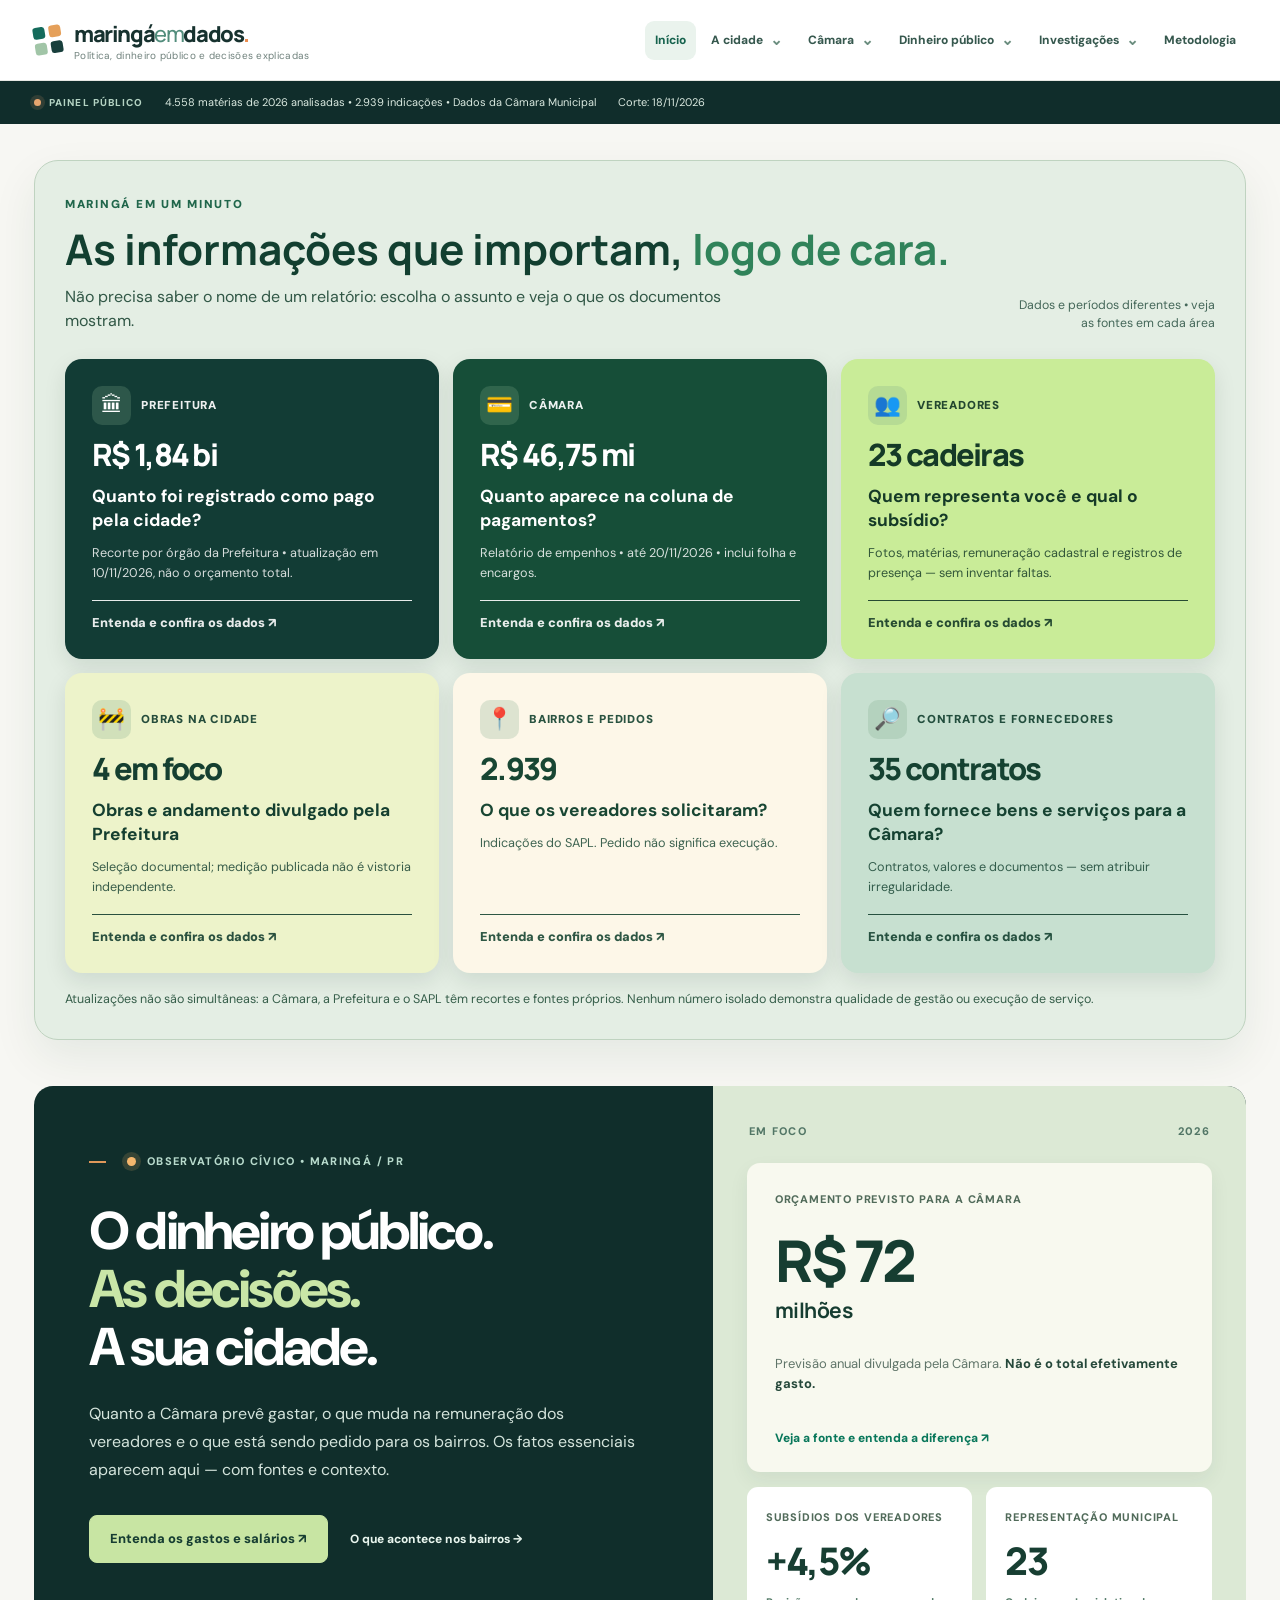
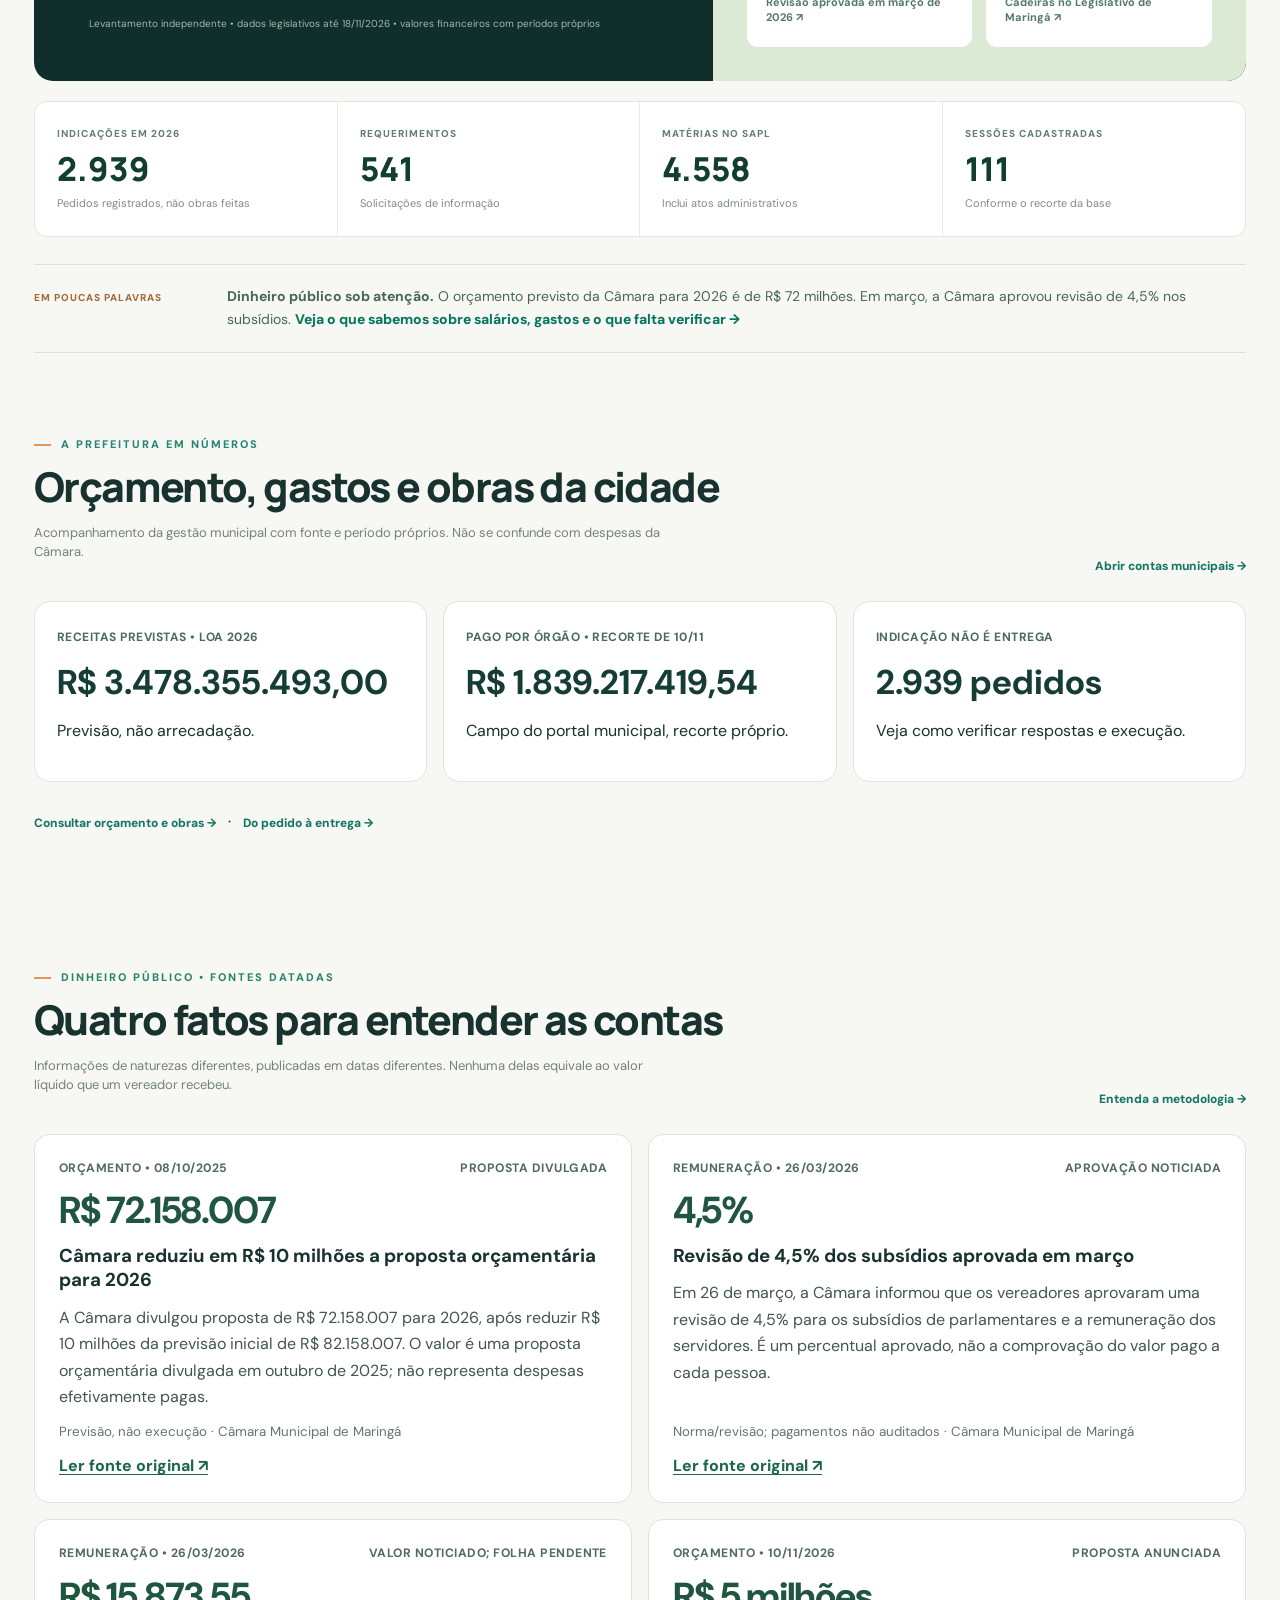
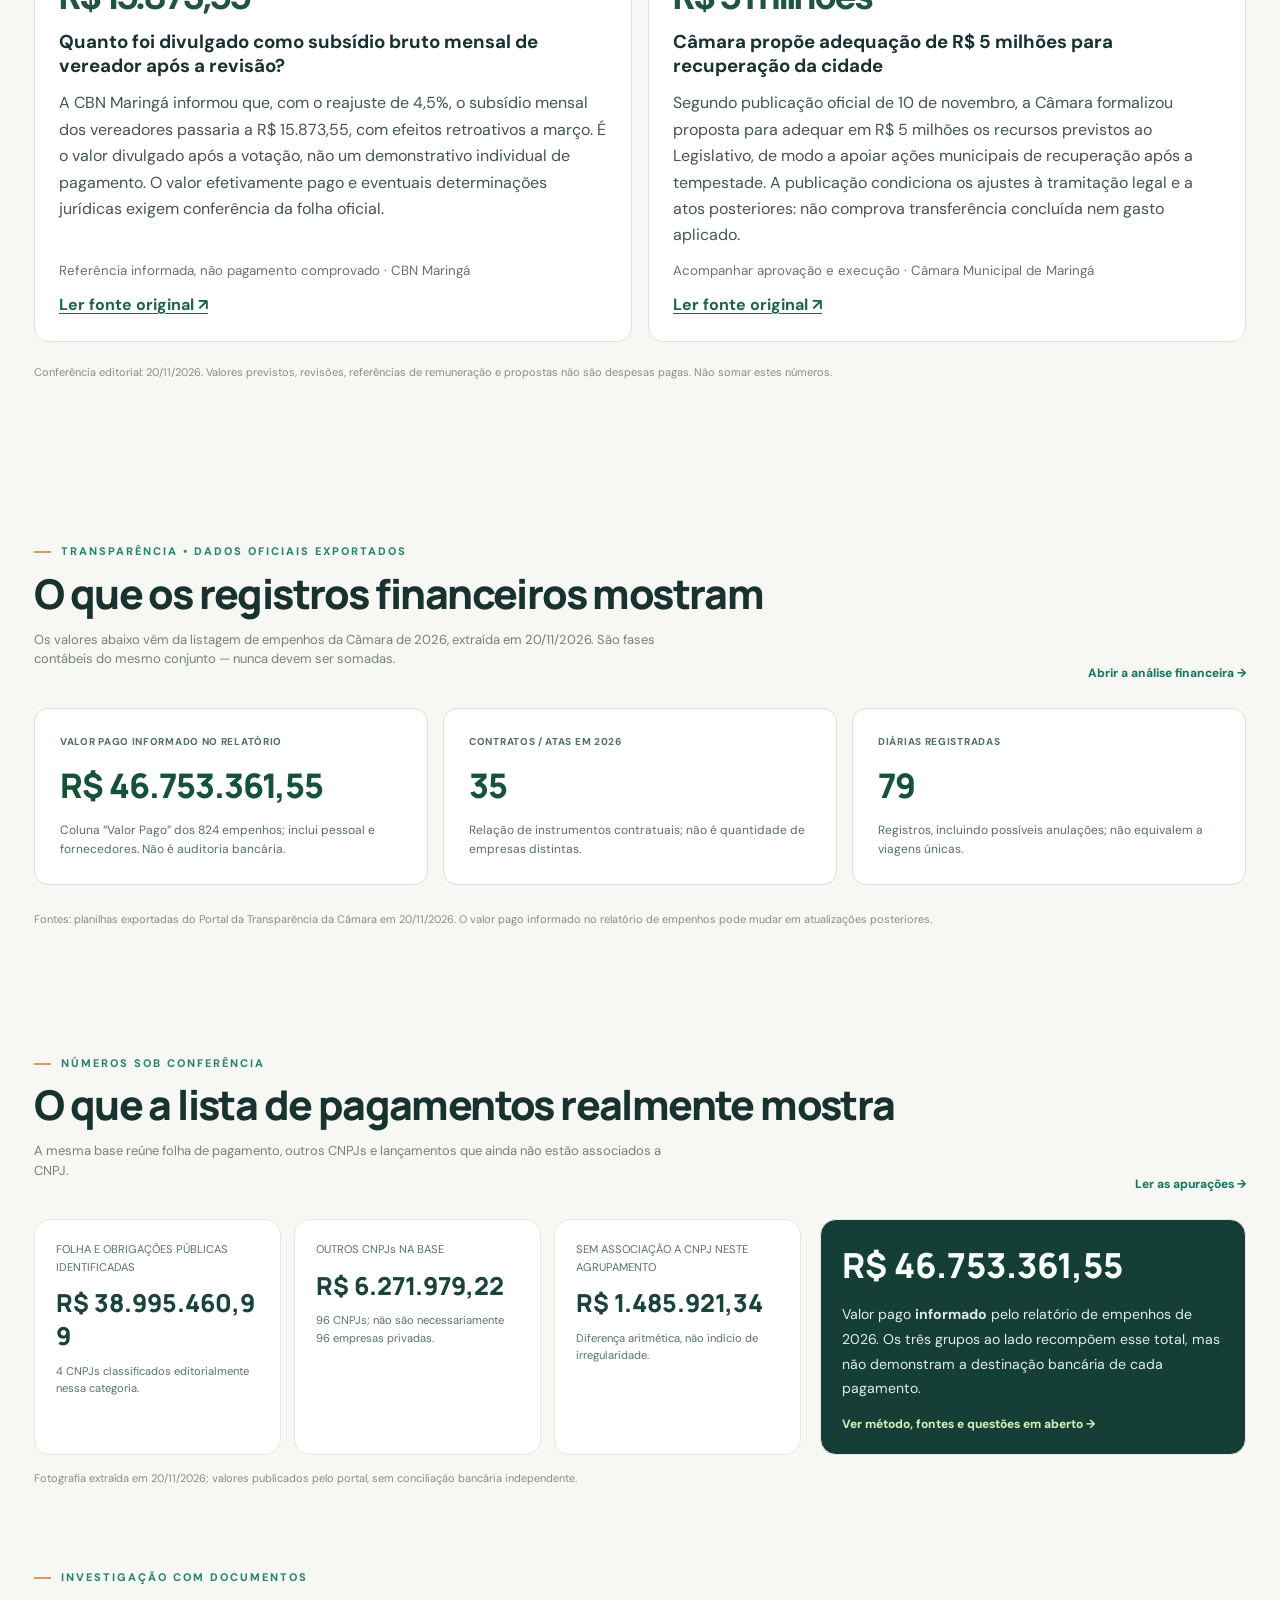
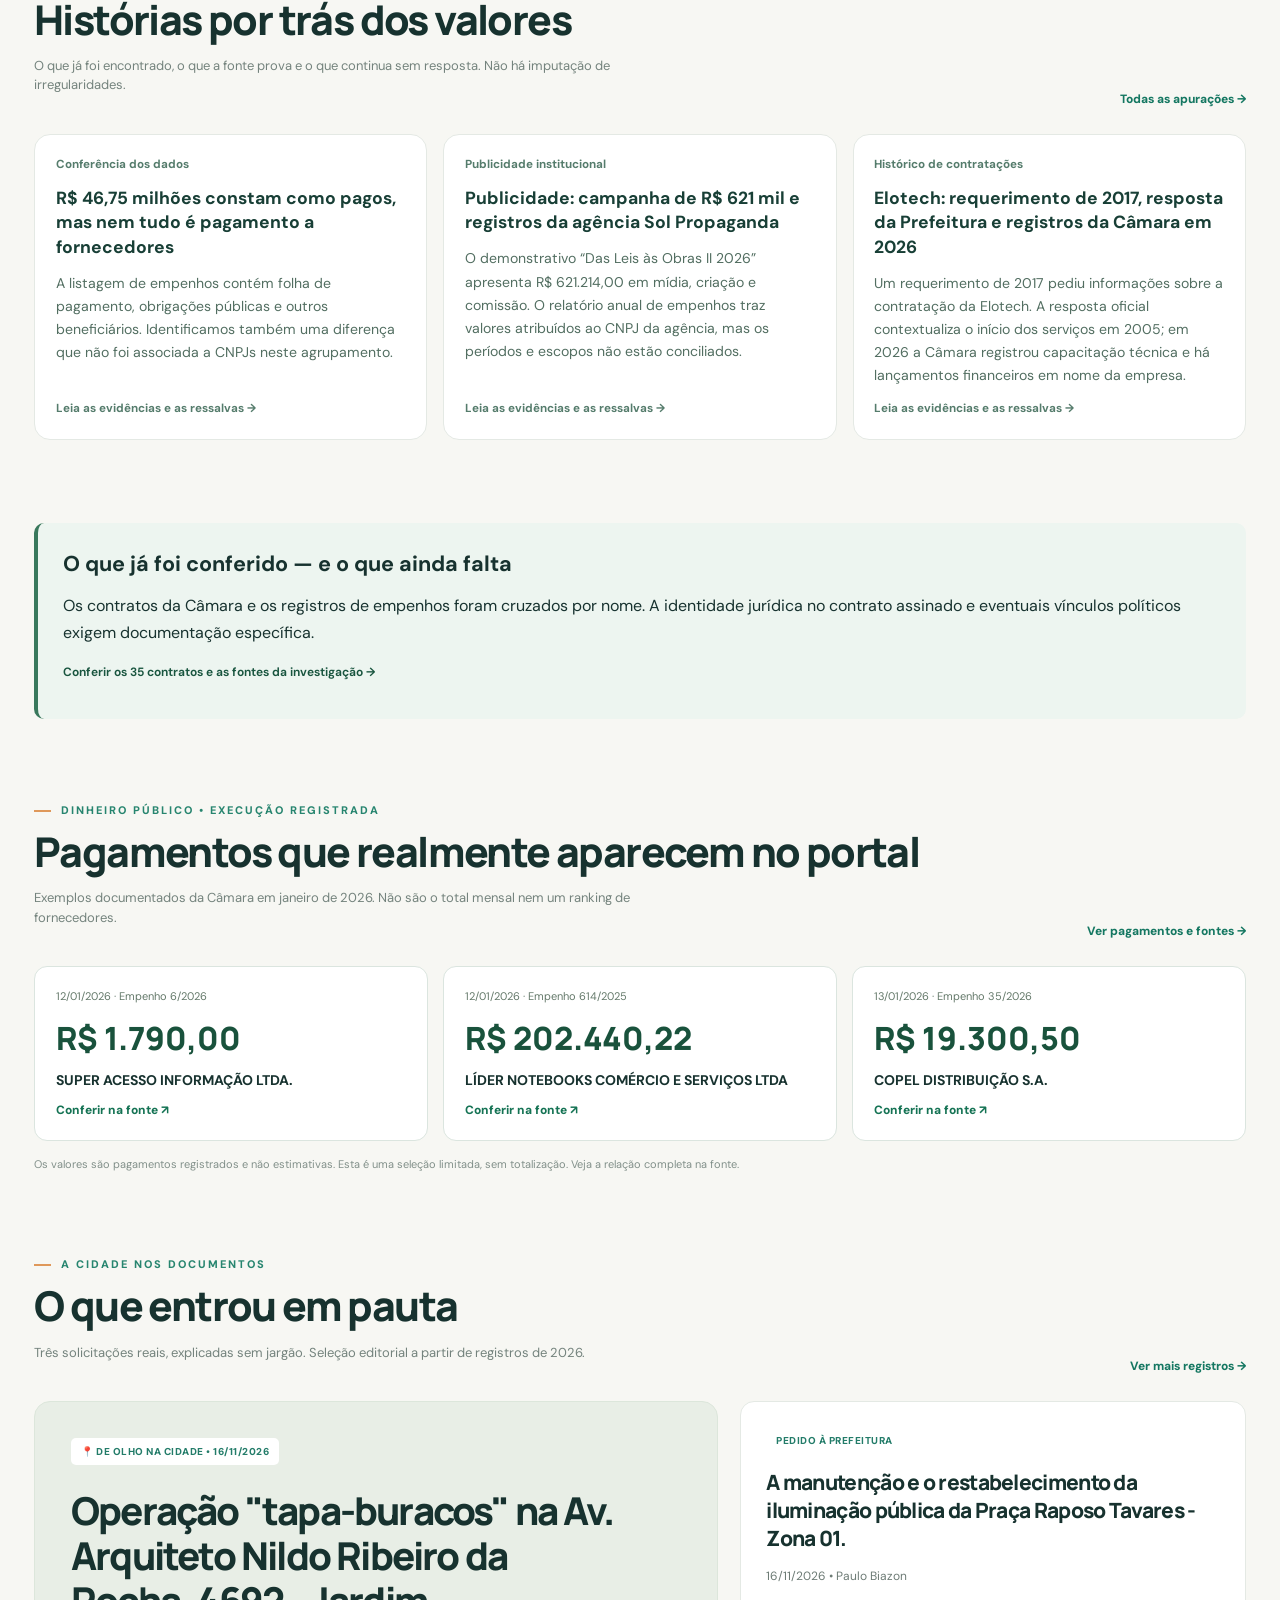
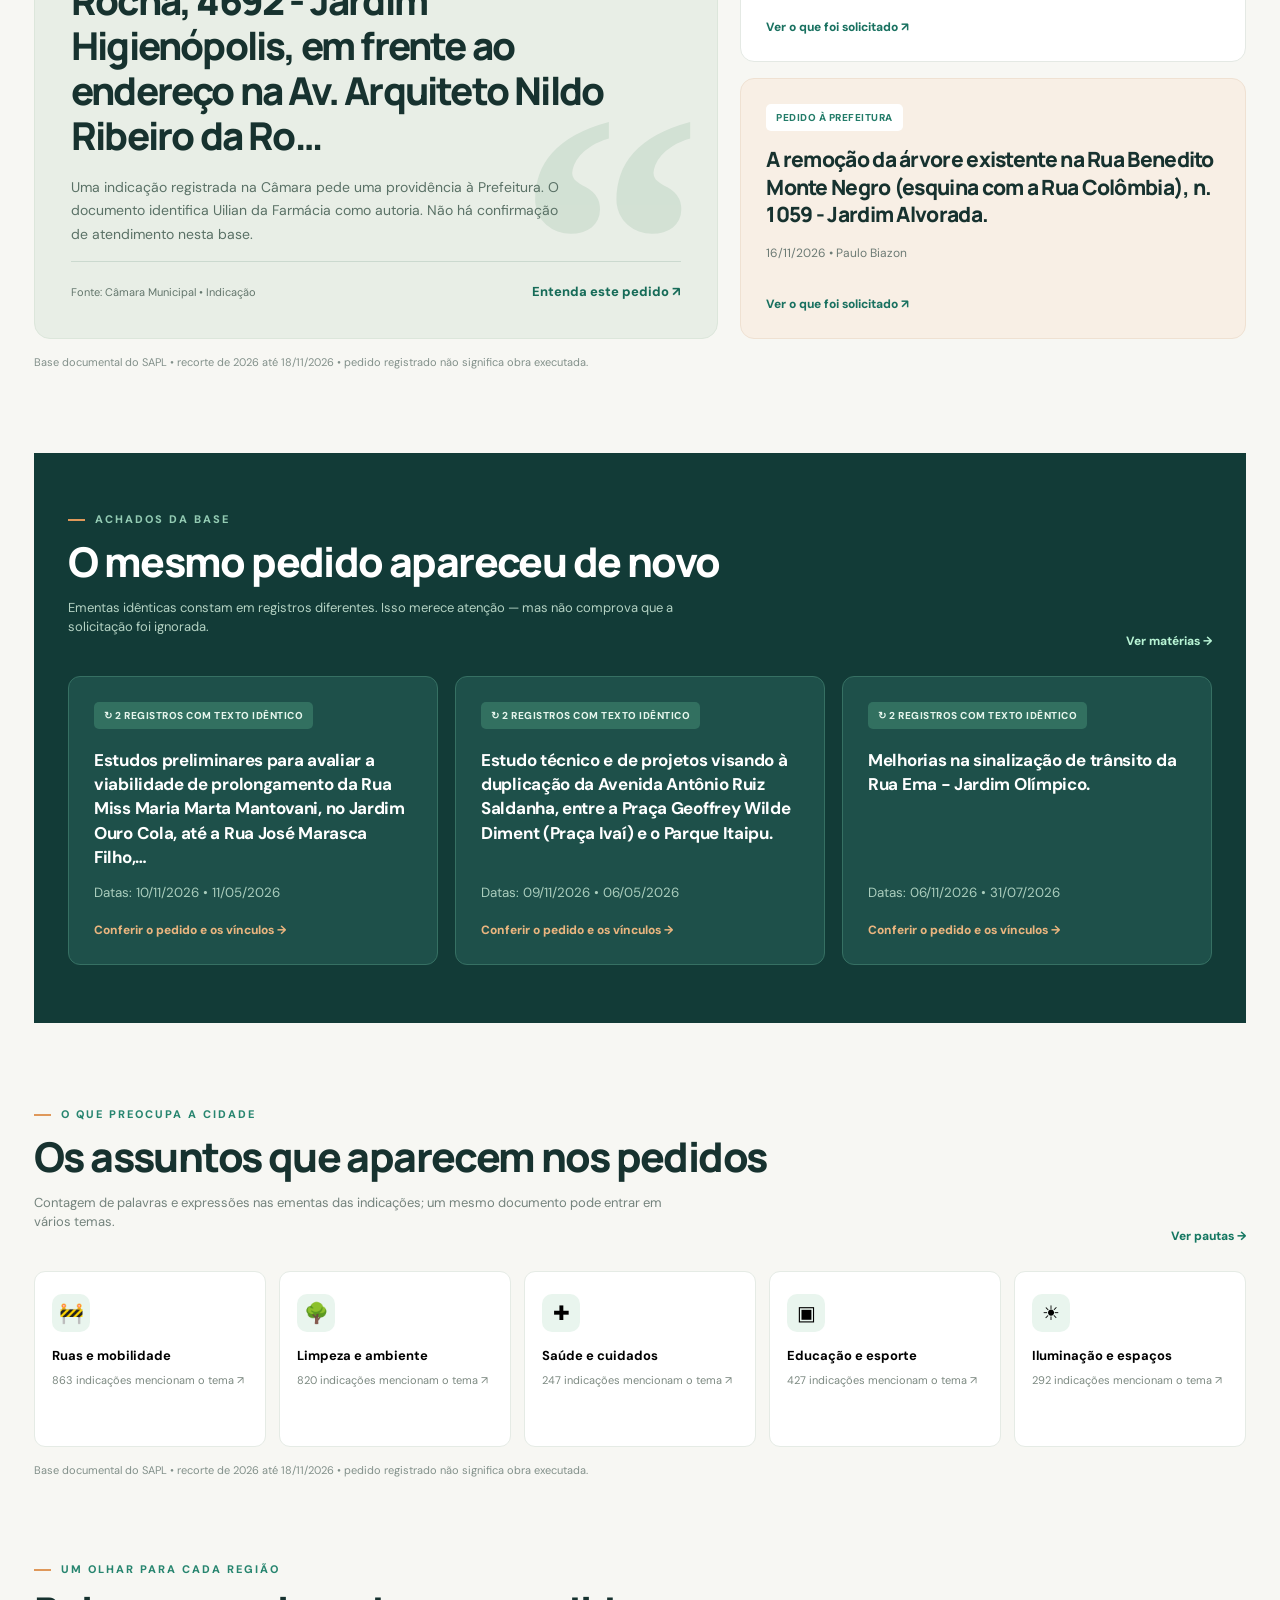
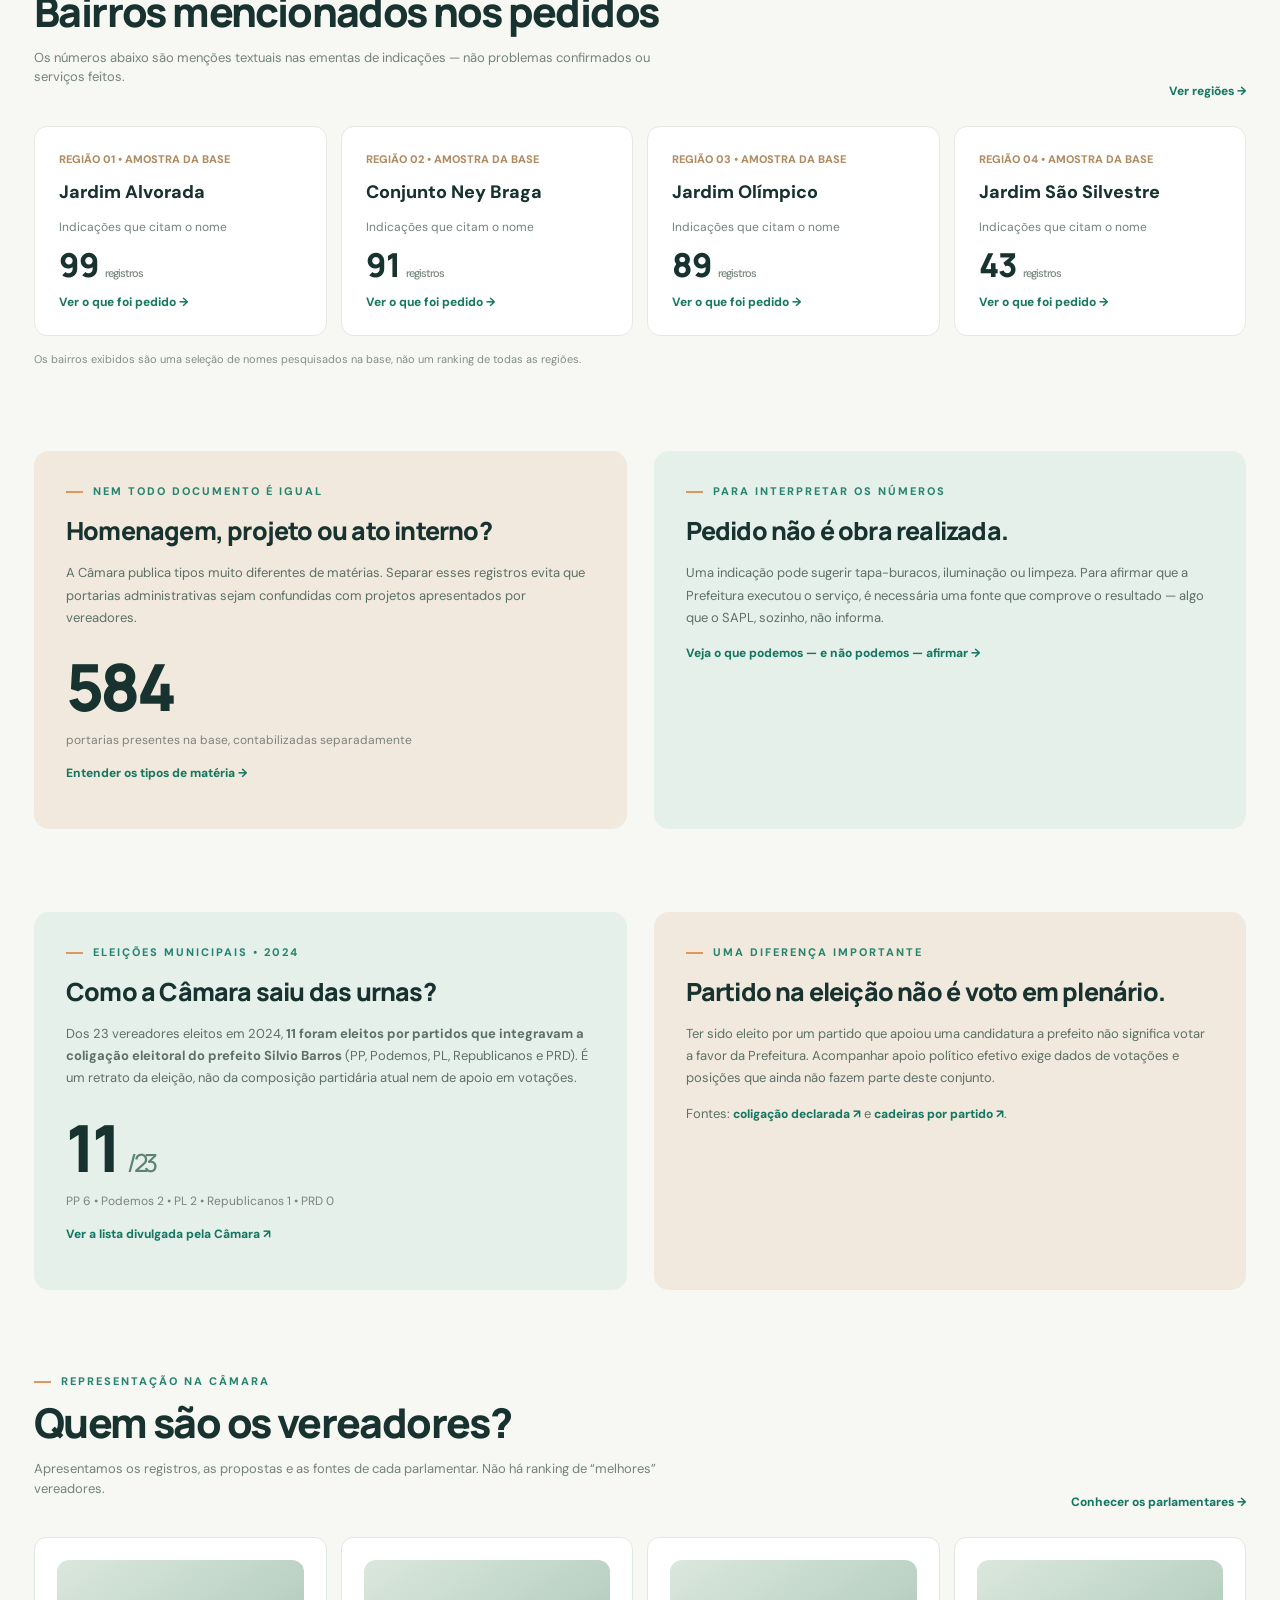
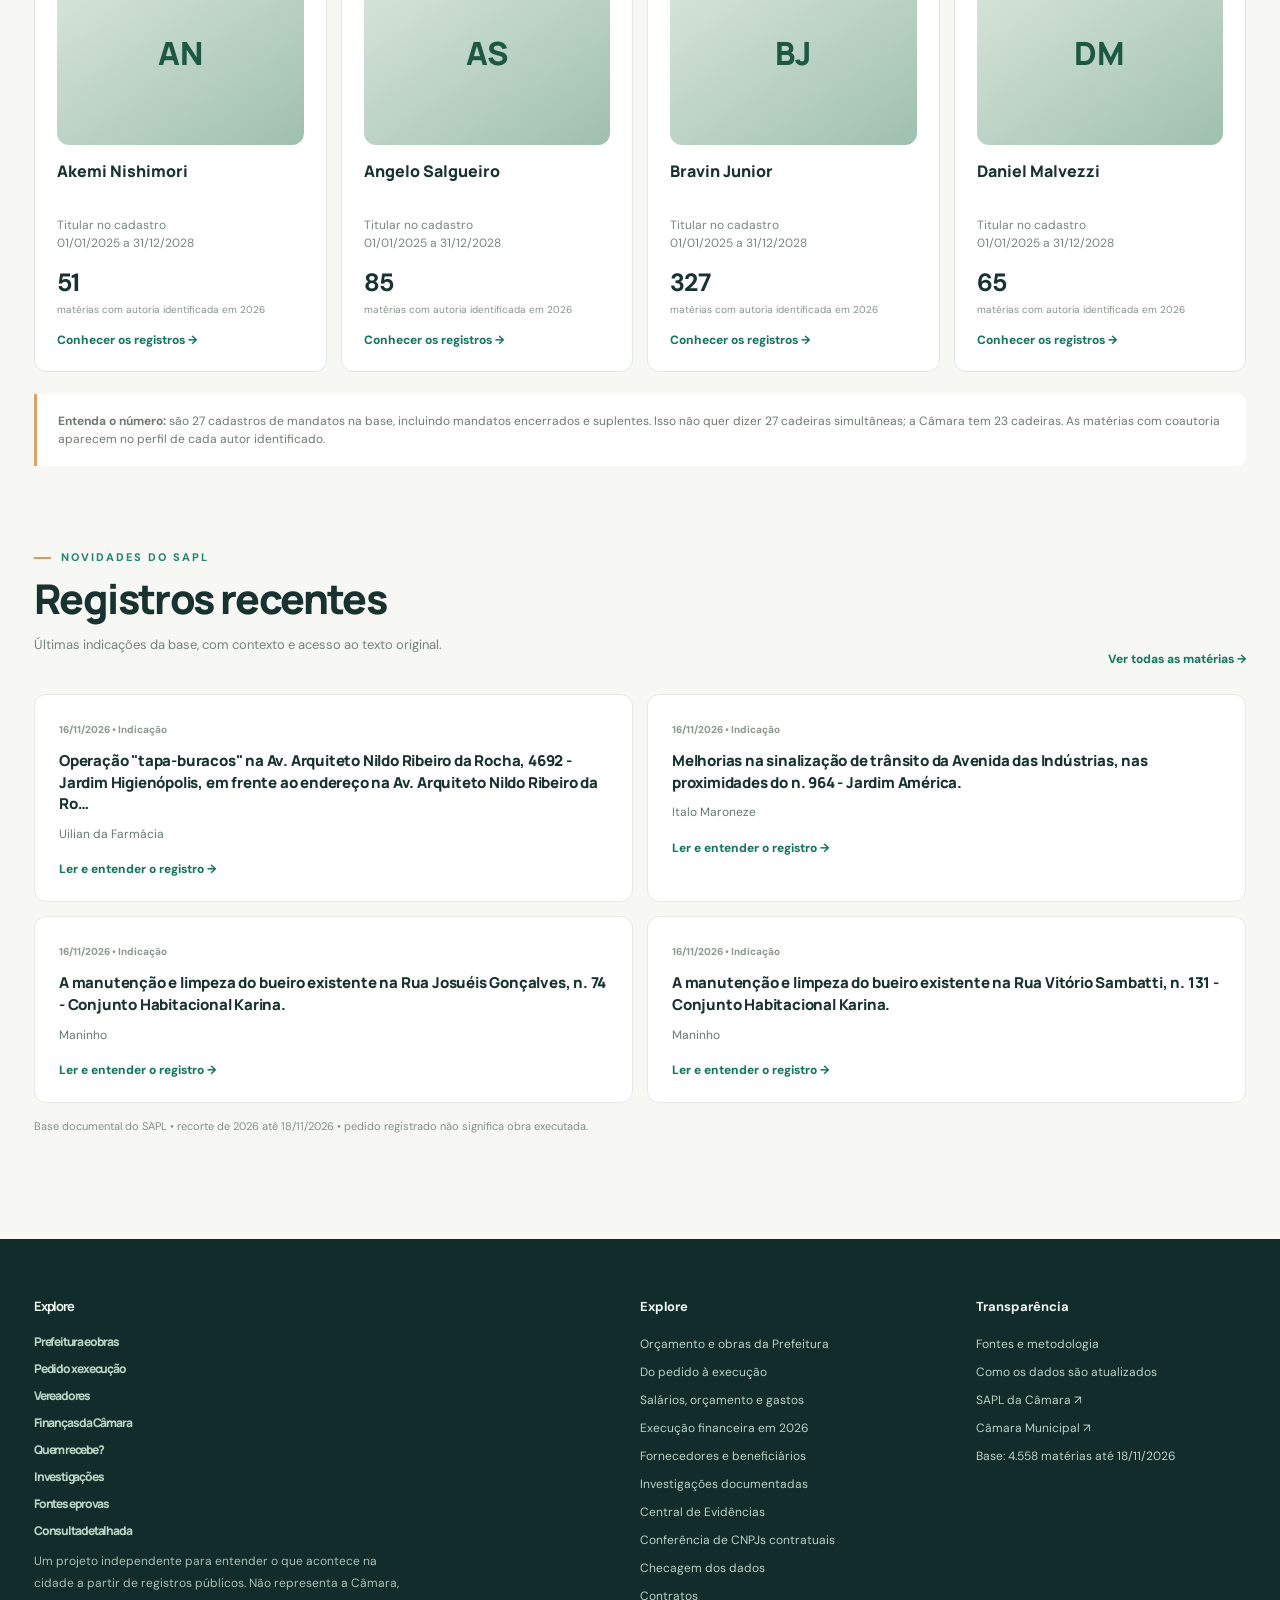
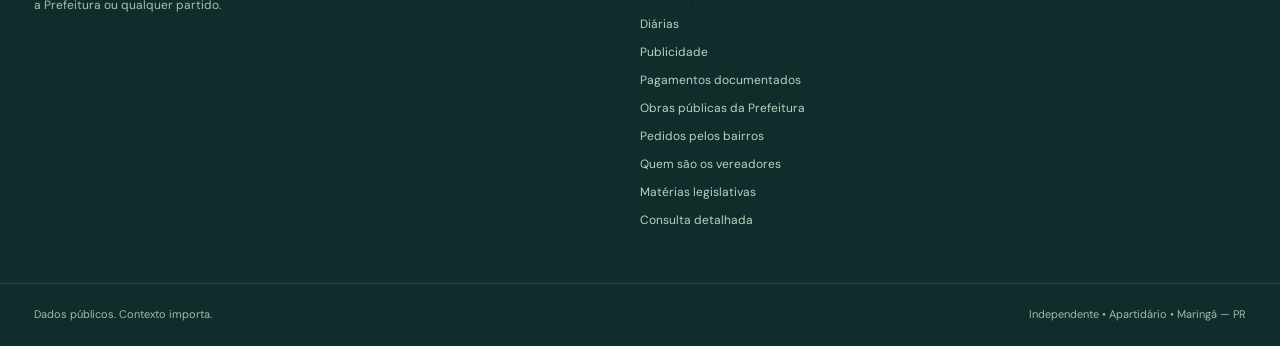
==== index.html @ 9df5cc94 "Publicar primeira versao do Maringa em Dados" ====
<!DOCTYPE html>

<html lang="pt-BR"><head><meta charset="utf-8"/><meta content="width=device-width,initial-scale=1" name="viewport"/><meta content="#102d2b" name="theme-color"/><meta content="Quanto custa a Câmara e o que acontece em Maringá: orçamento, subsídios, demandas dos bairros e atividade dos vereadores, com fontes e contexto." name="description"/><title>Maringá em Dados — A cidade por trás dos documentos</title><link href="https://fonts.googleapis.com" rel="preconnect"/><link crossorigin="" href="https://fonts.gstatic.com" rel="preconnect"/><link href="https://fonts.googleapis.com/css2?family=DM+Sans:wght@400;500;600;700;800&amp;family=Manrope:wght@400;500;600;700;800&amp;display=swap" rel="stylesheet"/><link href="portal.css" rel="stylesheet"/><script defer="" src="portal.js"></script></head>
<body><a class="skip" href="#main">Pular para o conteúdo</a>
<header class="site-head"><div class="wrap head-inner"><a aria-label="Maringá em Dados, início" class="identity" href="#inicio"><span aria-hidden="true" class="identity-icon"><i></i><i></i><i></i><i></i></span><span class="identity-copy"><strong>maringá<span>em</span>dados<span class="dot">.</span></strong><small>Política, dinheiro público e decisões explicadas</small></span></a><nav aria-label="Navegação principal" class="main-navigation" id="navigation"><a class="nav-start" data-nav="inicio" href="#inicio">Início</a><details class="nav-group"><summary>A cidade</summary><div class="nav-dropdown"><a data-nav="prefeitura" href="#prefeitura">Prefeitura e orçamento</a><a data-nav="obras" href="#obras">Obras públicas</a><a data-nav="bairros" href="#bairros">Pedidos por bairros</a><a data-nav="acompanhamento" href="#acompanhamento">Do pedido à execução</a></div></details><details class="nav-group"><summary>Câmara</summary><div class="nav-dropdown"><a data-nav="vereadores" href="#vereadores">Vereadores</a><a data-nav="pautas" href="#pautas">Propostas e projetos</a><a data-nav="sessoes" href="#sessoes">Sessões</a></div></details><details class="nav-group"><summary>Dinheiro público</summary><div class="nav-dropdown"><a data-nav="dinheiro" href="#dinheiro">Panorama financeiro</a><a data-nav="execucao" href="#execucao">Execução da Câmara 2026</a><a data-nav="fornecedores" href="#fornecedores">Quem recebe?</a><a data-nav="contratos" href="#contratos">Contratos</a><a data-nav="licitacoes" href="#licitacoes">Licitações</a><a data-nav="diarias" href="#diarias">Diárias e viagens</a><a data-nav="publicidade" href="#publicidade">Publicidade</a><a data-nav="pagamentos" href="#pagamentos">Pagamentos documentados</a></div></details><details class="nav-group"><summary>Investigações</summary><div class="nav-dropdown"><a data-nav="investigacoes" href="#investigacoes">Apurações documentadas</a><a data-nav="evidencias" href="#evidencias">Fontes e provas</a><a data-nav="auditoria" href="#auditoria">Conferência de dados</a><a href="identidade-contratos.html">CNPJs dos contratos</a></div></details><a class="nav-about" data-nav="metodologia" href="#metodologia">Metodologia</a></nav><button aria-controls="navigation" aria-expanded="false" aria-label="Abrir menu" id="menu-btn">☰</button></div></header>
<div class="ticker"><div class="wrap ticker-inner"><span class="ticker-label"><span class="pulse"></span> PAINEL PÚBLICO</span><span id="ticker-txt">Dados públicos da Câmara Municipal de Maringá, explicados para você.</span><span id="ticker-date">Recorte de 2026</span></div></div>
<main class="wrap" id="main"><div id="app"><section class="loading"><p>Organizando os dados públicos de Maringá…</p></section></div></main>
<footer class="footer"><div class="wrap footer-grid"><div><div class="foot-brand"><strong>Explore</strong><a href="#prefeitura">Prefeitura e obras</a><a href="#acompanhamento">Pedido x execução</a><a href="#vereadores">Vereadores</a><a href="#execucao">Finanças da Câmara</a><a href="#fornecedores">Quem recebe?</a><a href="#investigacoes">Investigações</a><a href="#evidencias">Fontes e provas</a><a href="arquivo.html">Consulta detalhada</a></div><p>Um projeto independente para entender o que acontece na cidade a partir de registros públicos. Não representa a Câmara, a Prefeitura ou qualquer partido.</p></div><div><strong>Explore</strong><a href="#prefeitura">Orçamento e obras da Prefeitura</a><a href="#acompanhamento">Do pedido à execução</a><a href="#dinheiro">Salários, orçamento e gastos</a><a href="#execucao">Execução financeira em 2026</a><a href="#fornecedores">Fornecedores e beneficiários</a><a href="#investigacoes">Investigações documentadas</a><a href="#evidencias">Central de Evidências</a><a href="identidade-contratos.html">Conferência de CNPJs contratuais</a><a href="#auditoria">Checagem dos dados</a><a href="#contratos">Contratos</a><a href="#diarias">Diárias</a><a href="#publicidade">Publicidade</a><a href="#pagamentos">Pagamentos documentados</a><a href="#obras">Obras públicas da Prefeitura</a><a href="#bairros">Pedidos pelos bairros</a><a href="#vereadores">Quem são os vereadores</a><a href="#pautas">Matérias legislativas</a><a href="arquivo.html">Consulta detalhada</a></div><div><strong>Transparência</strong><a href="#metodologia">Fontes e metodologia</a><a href="#atualizacoes">Como os dados são atualizados</a><a href="https://sapl.cmm.pr.gov.br/" rel="noopener noreferrer" target="_blank">SAPL da Câmara ↗</a><a href="https://www.cmm.pr.gov.br/" rel="noopener noreferrer" target="_blank">Câmara Municipal ↗</a><span class="foot-small" id="foot-cut"></span></div></div><div class="wrap foot-bottom"><span>Dados públicos. Contexto importa.</span><span>Independente • Apartidário • Maringá — PR</span></div></footer></body></html>
---- portal.css ----
*{box-sizing:border-box}html{scroll-behavior:smooth}body{margin:0;background:#f7f7f3;color:#17322f;font-family:'DM Sans',Arial,sans-serif;line-height:1.5}a{color:inherit;text-decoration:none}button,input,select{font:inherit}button{cursor:pointer}.wrap{max-width:1280px;margin:0 auto;padding:0 34px}.skip{position:absolute;left:-9999px;top:8px;background:#fff;z-index:100;padding:9px}.skip:focus{left:12px}.site-head{background:#fff;position:sticky;top:0;z-index:40;border-bottom:1px solid #e6e8e3}.head-inner{height:83px;display:flex;align-items:center;justify-content:space-between;gap:20px}.identity{display:flex;align-items:center;gap:12px;flex-shrink:0}.identity-icon{display:grid;grid-template-columns:repeat(2,12px);grid-template-rows:repeat(2,12px);gap:4px;transform:rotate(-9deg)}.identity-icon i{display:block;background:#146b5c;border-radius:3px}.identity-icon i:nth-child(2){background:#e5a05a}.identity-icon i:nth-child(3){background:#a1c5a7}.identity-icon i:nth-child(4){background:#183f3c}.identity-copy strong{display:block;font-family:Manrope,sans-serif;font-size:22px;letter-spacing:-1.4px;white-space:nowrap;font-weight:800}.identity-copy strong span,.foot-brand span{font-weight:500;color:#528d7c}.identity-copy .dot,.foot-brand .dot{color:#ec8d50;font-weight:800}.identity-copy small{display:block;color:#70827d;font-size:10px;letter-spacing:.3px;margin-top:-3px}nav{display:flex;gap:22px;align-items:center}nav a{font-size:12px;color:#526a64;font-weight:800;transition:color .2s}nav a:hover,nav a.active{color:#c5783e}#menu-btn{display:none;background:none;border:0;font-size:25px}.ticker{background:#102d2b;color:#dae9e0}.ticker-inner{display:flex;align-items:center;gap:22px;min-height:43px;font-size:11px}.ticker-label{font-size:10px;font-weight:800;letter-spacing:1.1px;display:flex;align-items:center;gap:8px;color:#b4d3c3;white-space:nowrap}.pulse{width:7px;height:7px;border-radius:50%;background:#e9a66f;box-shadow:0 0 0 4px #e9a66f25}.ticker-date{margin-left:auto;white-space:nowrap;color:#b2cbc1}.hero{padding:65px 0 54px;display:grid;grid-template-columns:1.12fr .88fr;gap:52px;align-items:center}.eyebrow{font-size:11px;font-weight:800;letter-spacing:2px;text-transform:uppercase;color:#27856f}.eyebrow:before{content:'';display:inline-block;width:17px;height:2px;background:#df985a;vertical-align:middle;margin-right:10px}.hero h1,.page-hero h1{font-family:Manrope,sans-serif;font-size:clamp(42px,5.1vw,72px);line-height:1.07;letter-spacing:-3.5px;font-weight:800;margin:18px 0 24px}.hero h1 em{font-style:normal;color:#16836e}.hero p{font-size:17px;color:#61746e;max-width:540px;margin:0 0 28px;line-height:1.7}.button{display:inline-flex;align-items:center;gap:10px;border:1px solid transparent;border-radius:8px;padding:13px 20px;font-size:13px;font-weight:800;background:#157562;color:#fff}.button:hover{filter:brightness(.93)}.button.light{background:#fff;color:#164238;border-color:#d4e0d6}.button.muted{background:#e8f2eb;color:#1a6b59}.hero-actions{display:flex;gap:11px;flex-wrap:wrap}.hero-aside{background:#143c38;border-radius:19px;overflow:hidden;min-height:385px;position:relative;color:white;padding:37px 38px}.hero-aside:before{content:'';position:absolute;width:380px;height:380px;border:1px solid #63978b33;border-radius:50%;right:-130px;top:-150px;box-shadow:0 0 0 55px #ffffff08,0 0 0 110px #ffffff05}.hero-aside:after{content:'';position:absolute;right:31px;bottom:25px;width:105px;height:105px;background:radial-gradient(circle,#b7d8b8 1.4px,transparent 2px);background-size:12px 12px;opacity:.33}.aside-kicker{font-size:11px;font-weight:800;letter-spacing:1.6px;text-transform:uppercase;color:#b3dfcf;position:relative;z-index:1}.aside-number{font:800 clamp(75px,9vw,126px)/1 Manrope,sans-serif;letter-spacing:-7px;margin:23px 0 15px;position:relative;z-index:1}.aside-title{font-size:23px;font-weight:800;max-width:300px;line-height:1.25;position:relative;z-index:1}.aside-info{font-size:12px;color:#b9d5c8;max-width:300px;margin-top:22px;position:relative;z-index:1}.aside-badge{position:absolute;right:27px;top:28px;border:1px solid #90b4a368;padding:6px 10px;border-radius:18px;color:#c5e4d9;font-size:10px;font-weight:800}.facts-band{background:#fff;border:1px solid #e5eae4;border-radius:14px;display:grid;grid-template-columns:repeat(4,1fr);padding:23px 0;margin-bottom:80px;box-shadow:0 12px 35px #164b3510}.fact{padding:6px 27px;border-right:1px solid #e8ece8}.fact:last-child{border:0}.fact b{display:block;font:800 31px/1.2 Manrope,sans-serif;letter-spacing:-1px}.fact span{display:block;color:#6f8079;font-size:11px;margin-top:6px}.section-head{display:flex;align-items:end;justify-content:space-between;gap:20px;margin-bottom:26px}.section-head h2,.page-section h2{font:800 clamp(27px,3.3vw,41px)/1.15 Manrope,sans-serif;letter-spacing:-1.6px;margin:10px 0 0}.section-head p{font-size:13px;color:#74837d;max-width:640px}.text-link{font-size:12px;color:#147761;font-weight:800;white-space:nowrap}.text-link:hover{text-decoration:underline}.editorial-grid{display:grid;grid-template-columns:1.15fr .85fr;gap:22px}.story-main{background:#e8eee6;border:1px solid #dce6db;border-radius:16px;min-height:415px;padding:36px;display:flex;flex-direction:column;align-items:start;justify-content:space-between;position:relative;overflow:hidden}.story-main:after{content:'“';position:absolute;right:15px;bottom:-118px;font:bold 370px Georgia,serif;color:#c5d9c9;opacity:.6;pointer-events:none}.story-tag,.pill{display:inline-flex;align-items:center;gap:7px;background:#fff;color:#237c69;padding:6px 10px;border-radius:5px;font-size:10px;font-weight:800;letter-spacing:.5px;text-transform:uppercase}.story-main h3{font:800 clamp(29px,3vw,42px)/1.17 Manrope,sans-serif;letter-spacing:-1.8px;max-width:560px;margin:24px 0 17px;position:relative;z-index:1}.story-main p{max-width:500px;font-size:14px;color:#5a7166;line-height:1.7;position:relative;z-index:1}.story-foot{display:flex;gap:16px;align-items:center;justify-content:space-between;width:100%;border-top:1px solid #cbd9cf;padding-top:20px;font-size:11px;color:#63766c;position:relative;z-index:1}.story-foot a{font-size:13px;font-weight:800;color:#166b58}.mini-stories{display:grid;gap:16px}.mini-story{padding:25px;background:white;border-radius:14px;border:1px solid #e4e9e4;display:flex;flex-direction:column;align-items:start;justify-content:space-between}.mini-story:nth-child(2){background:#f8efe5;border-color:#efe1d2}.mini-story h3{font:800 21px/1.32 Manrope,sans-serif;letter-spacing:-.7px;margin:15px 0}.mini-story p{font-size:12px;line-height:1.6;color:#6d7b75;margin:0 0 12px}.mini-story a{font-size:12px;color:#197160;font-weight:800}.editorial-note{margin:15px 0 0;color:#82908a;font-size:11px}.block{margin:83px 0}.dark-block{background:#123b37;padding:58px 0;color:white;margin:80px calc((min(100vw,1280px) - 100vw)/2);border-radius:0}.dark-block .eyebrow{color:#93cbb3}.dark-block .section-head h2{color:#fff}.dark-block .section-head p{color:#b4d2c3}.dark-block .text-link{color:#b7f3d4}.dark-inner{max-width:1280px;margin:auto;padding:0 34px}.repeat-grid{display:grid;grid-template-columns:repeat(3,1fr);gap:17px}.repeat-card{background:#1e504a;border:1px solid #367063;border-radius:12px;padding:25px;display:flex;flex-direction:column;min-height:249px}.repeat-card .pill{background:#327060;color:#e7f6ed}.repeat-card h3{font-size:17px;line-height:1.43;letter-spacing:-.3px;margin:19px 0 14px}.repeat-card small{color:#aacdbd;margin-top:auto}.repeat-card a{display:inline-block;color:#eab57f;font-size:12px;font-weight:800;margin-top:18px}.topics{display:grid;grid-template-columns:repeat(5,1fr);gap:13px}.topic{padding:22px 17px 19px;min-height:176px;background:white;border:1px solid #e5ebe5;border-radius:11px;display:flex;flex-direction:column;align-items:start;text-align:left;transition:transform .15s,border .15s;cursor:pointer}.topic:hover,.place-card:hover,.person-card:hover{border-color:#a6cab6;transform:translateY(-2px)}.topic-icon{width:38px;height:38px;display:grid;place-items:center;border-radius:10px;background:#e9f5ee;font-size:20px}.topic strong{font-size:13px;margin-top:15px;line-height:1.4}.topic span:last-child{font-size:11px;color:#7c8981;margin-top:7px}.neighborhoods{display:grid;grid-template-columns:repeat(4,1fr);gap:14px}.place-card{background:#fff;border:1px solid #e4e9e3;border-radius:13px;padding:24px;display:flex;flex-direction:column;gap:12px;transition:transform .15s,border .15s}.place-card .place-index{font-size:11px;color:#b08a61;font-weight:800}.place-card h3{font-size:18px;font-weight:800;margin:0}.place-card p{font-size:12px;color:#74847a;margin:0}.place-card .place-count{font:800 33px/1 Manrope,sans-serif;letter-spacing:-1px}.place-card .place-count small{font:500 11px DM Sans,sans-serif;color:#78877c}.place-card a{font-size:12px;color:#187960;font-weight:800}.split{display:grid;grid-template-columns:1fr 1fr;gap:27px}.insight{background:#f1e9dd;border-radius:15px;padding:32px}.insight.green{background:#e6f0ea}.insight h3{font:800 25px Manrope,sans-serif;letter-spacing:-.8px;margin:14px 0}.insight p{color:#5c7066;font-size:13px;line-height:1.7}.insight strong.big{display:block;font:800 65px/1 Manrope,sans-serif;letter-spacing:-4px;margin-top:25px}.insight .detail{font-size:12px;color:#7b837c;margin-top:12px}.person-row{display:grid;grid-template-columns:repeat(4,1fr);gap:14px}.person-card{background:#fff;border:1px solid #e0e9e1;padding:22px;border-radius:12px;transition:transform .2s,border .2s}.person-avatar{width:47px;height:47px;display:grid;place-items:center;background:#e4f0e9;border-radius:11px;font-weight:800;color:#157460;font-size:18px}.person-card h3{font:800 16px/1.3 Manrope,sans-serif;min-height:43px;margin:15px 0 10px}.person-card p{font-size:12px;color:#78867f;min-height:33px}.person-card b{font-size:25px;letter-spacing:-.6px}.person-card small{display:block;font-size:10px;color:#87938b}.person-card a{display:block;color:#157561;font-size:12px;font-weight:800;margin-top:14px}.notice{border-left:3px solid #e0a164;background:#fff;border-radius:0 9px 9px 0;padding:18px 21px;font-size:12px;color:#6d7a71;margin-top:22px}.news-stream{display:grid;grid-template-columns:1fr 1fr;gap:14px}.news-item{padding:21px 24px;background:#fff;border:1px solid #e5eae5;border-radius:12px}.news-item:hover{border-color:#b4d5c3}.news-item time{font-size:10px;color:#8d9a90;font-weight:800}.news-item h3{font:800 15px/1.45 Manrope,sans-serif;letter-spacing:-.2px;margin:10px 0}.news-item p{font-size:12px;line-height:1.6;color:#68786f;margin:0 0 12px}.news-item a{font-size:12px;color:#14755e;font-weight:800}.load-more{display:block;margin:30px auto 0}.page-hero{padding:62px 0 36px;max-width:910px}.page-hero h1{font-size:clamp(38px,4.6vw,59px);margin-bottom:15px}.page-hero p{color:#697d72;font-size:16px;line-height:1.7;max-width:690px}.page-section{margin:24px 0 84px}.filter-bar{display:flex;align-items:end;gap:12px;flex-wrap:wrap;margin:20px 0 25px;background:#fff;border:1px solid #e6e9e4;border-radius:13px;padding:18px}.filter-bar label{display:flex;flex-direction:column;gap:7px;font-size:11px;color:#6f7f75;font-weight:800;min-width:160px;flex:1}.filter-bar input,.filter-bar select{width:100%;padding:11px 13px;border:1px solid #dce7df;border-radius:7px;background:#fcfdfb;color:#214339;font-size:13px;outline-color:#1a846a}.result-count{font-size:12px;color:#64786c;margin-bottom:15px}.grid-list{display:grid;grid-template-columns:repeat(3,1fr);gap:15px}.card{background:#fff;border:1px solid #e4eae5;border-radius:13px;padding:24px}.card h3{font:800 17px/1.35 Manrope,sans-serif;margin:12px 0}.card p{font-size:12px;color:#697c70;line-height:1.65}.card a{color:#177460;font-weight:800;font-size:12px}.meta{font-size:11px;color:#8a9990}.tag{font-size:10px;background:#ecf3ed;color:#307563;padding:6px 8px;border-radius:5px;font-weight:800;display:inline-flex}.tag.warm{background:#fcf0e5;color:#ac6e31}.tag.muted{background:#edf0ec;color:#697970}.small-p{font-size:12px;color:#6e8075;line-height:1.7}.page-list{display:grid;gap:12px}.list-entry{display:grid;grid-template-columns:130px 1fr auto;align-items:start;gap:24px;padding:24px;background:#fff;border:1px solid #e2e9e3;border-radius:11px}.list-entry h3{font:800 16px/1.45 Manrope,sans-serif;margin:0 0 8px}.list-entry p{color:#6f8075;font-size:12px;margin:0}.list-entry a{font-size:12px;color:#157763;font-weight:800}.rich-details{display:grid;grid-template-columns:1.5fr .7fr;gap:25px}.paper{background:#fff;border:1px solid #e4e9e2;border-radius:13px;padding:30px}.paper h2{font:800 22px Manrope,sans-serif;letter-spacing:-.7px}.paper p{color:#526a5e;font-size:14px;line-height:1.8}.paper blockquote{background:#f1f5ef;border-left:3px solid #6baf8d;margin:20px 0;padding:22px;font-size:14px;color:#4b675a;line-height:1.8}.stats-inline{display:flex;gap:25px;flex-wrap:wrap;margin:22px 0}.stats-inline div b{display:block;font-size:31px;letter-spacing:-1px}.stats-inline div span{font-size:11px;color:#829087}.bar-row{margin:15px 0}.bar-top{display:flex;justify-content:space-between;gap:8px;font-size:12px;font-weight:800;margin-bottom:6px}.bar-track{height:9px;border-radius:10px;background:#e8eee8;overflow:hidden}.bar-fill{height:100%;border-radius:10px;background:#2b987b}.month-chart{display:grid;grid-template-columns:repeat(12,1fr);gap:8px;align-items:end;height:140px;border-bottom:1px solid #dae5d9;margin-top:40px}.month{display:flex;flex-direction:column;justify-content:end;align-items:center;height:100%;gap:7px}.month i{display:block;background:#6daf98;border-radius:4px 4px 0 0;width:55%;min-height:2px}.month span{font-size:9px;color:#7c8e81}.bullets{padding-left:22px;color:#64796b;font-size:13px;line-height:1.9}.empty{padding:35px;border:1px dashed #c9d5c9;border-radius:12px;color:#697a6e;background:white}.footer{background:#102d2b;color:#f1f5ed;margin-top:105px;padding:58px 0 0}.footer-grid{display:grid;grid-template-columns:2fr 1fr 1fr;gap:65px}.foot-brand{font:800 26px Manrope,sans-serif;letter-spacing:-1.2px}.footer p{color:#a6c2b3;font-size:12px;max-width:370px;line-height:1.8}.footer a,.footer strong,.foot-small{display:block;margin-bottom:10px;font-size:12px;color:#b6d4c4}.footer strong{color:#f3f8f1;font-size:13px;margin-bottom:18px}.foot-bottom{display:flex;justify-content:space-between;border-top:1px solid #ffffff21;padding-top:22px;padding-bottom:24px;color:#9fbcab;font-size:11px;margin-top:44px}.loading{padding:100px 0;text-align:center;color:#6f8c80}.source{display:flex;align-items:center;gap:8px;font-size:11px;color:#7d8e82;margin:15px 0}.source a{color:#24785e;text-decoration:underline}.labeled-divider{margin:45px 0 25px;border-top:1px solid #dce6de;padding-top:25px}.subtle{color:#8b968e}.pill-row{display:flex;gap:7px;flex-wrap:wrap}.page-hero .pill-row{margin-top:22px}@media(max-width:1100px){nav{gap:12px}nav a{font-size:11px}.identity-copy strong{font-size:18px}.topics{grid-template-columns:repeat(3,1fr)}.neighborhoods,.person-row{grid-template-columns:repeat(2,1fr)}}@media(max-width:830px){.wrap,.dark-inner{padding-left:20px;padding-right:20px}.head-inner{height:72px}.identity-copy small{font-size:9px}#menu-btn{display:block}nav{display:none;position:absolute;left:0;right:0;top:72px;background:white;border-bottom:1px solid #ddd;box-shadow:0 16px 25px #16372c13;padding:18px 22px;flex-direction:column;align-items:stretch;gap:15px}nav.open{display:flex}nav a{font-size:14px}.ticker-date{display:none}.hero{grid-template-columns:1fr;padding-top:42px;gap:27px}.hero h1{letter-spacing:-2px}.hero-aside{min-height:290px}.facts-band{grid-template-columns:repeat(2,1fr);margin-bottom:52px}.fact:nth-child(2){border-right:0}.fact:nth-child(-n+2){border-bottom:1px solid #e8ece8;padding-bottom:18px}.fact:nth-child(n+3){padding-top:18px}.editorial-grid,.split,.rich-details{grid-template-columns:1fr}.story-main{min-height:360px}.mini-stories{grid-template-columns:1fr 1fr}.repeat-grid,.grid-list{grid-template-columns:repeat(2,1fr)}.dark-block{margin-left:-20px;margin-right:-20px}.news-stream{grid-template-columns:1fr}.footer-grid{grid-template-columns:1fr 1fr;gap:30px}.footer-grid>div:first-child{grid-column:1/-1}.list-entry{grid-template-columns:1fr;gap:10px}.list-entry>a{justify-self:start}}@media(max-width:520px){.hero h1{font-size:44px}.hero p{font-size:15px}.hero-aside{padding:27px}.aside-number{font-size:87px}.facts-band{margin-bottom:55px}.fact{padding:10px 17px}.fact b{font-size:25px}.section-head{align-items:start;flex-direction:column}.block{margin:65px 0}.topics,.neighborhoods,.repeat-grid,.person-row,.mini-stories,.grid-list{grid-template-columns:1fr}.story-main{padding:25px}.story-main h3{font-size:28px}.story-foot{align-items:start;flex-direction:column}.dark-block{padding:43px 0}.page-hero h1{letter-spacing:-1.7px}.footer-grid{grid-template-columns:1fr}.footer-grid>div:first-child{grid-column:auto}.foot-bottom{flex-direction:column;gap:8px}.ticker-inner{gap:9px;font-size:10px}.identity-copy strong{font-size:18px}.identity-copy small{max-width:190px;white-space:nowrap;overflow:hidden;text-overflow:ellipsis}.rich-details{gap:10px}.paper{padding:20px}}
/* Identidade editorial da capa financeira — versão novembro de 2026 */
.nav-money{color:#087a61!important;font-weight:800!important}.front-cover{display:grid;grid-template-columns:minmax(0,1.12fr) minmax(0,.88fr);margin:28px 0 0;overflow:hidden;background:#102e2b;color:#f7fbf5;border-radius:19px;min-height:540px}.cover-left{padding:67px 55px 49px;display:flex;flex-direction:column}.cover-eyebrow{color:#b8dbcd;display:flex;align-items:center;gap:11px;font-size:11px;letter-spacing:1.35px}.live-dot{width:9px;height:9px;background:#f5b76d;border-radius:50%;box-shadow:0 0 0 5px #f5b76d28}.front-cover h1{color:#fff;font-size:clamp(44px,4.15vw,67px);line-height:1.09;letter-spacing:-2.8px;margin:32px 0 24px;font-weight:800}.front-cover h1 em{font-style:normal;color:#c9e6a7}.cover-lede{font-size:16px;line-height:1.77;color:#d4e4dc;max-width:560px;margin:0 0 31px}.cover-actions{display:flex;align-items:center;gap:22px;flex-wrap:wrap}.cover-primary{background:#c8e5a3!important;color:#163d32!important;border-color:#c8e5a3!important}.cover-inline{font-size:12px;font-weight:800;color:#e8f5ee}.cover-source{font-size:10px;color:#9fbaad;margin:auto 0 0;padding-top:26px;line-height:1.65}.cover-right{background:#dce9d5;color:#133a2d;padding:34px;display:flex;flex-direction:column;gap:15px}.cover-topline{font:800 11px DM Sans,sans-serif;letter-spacing:1.35px;display:flex;justify-content:space-between;color:#527666;padding:4px 2px 10px}.cover-topline span{font-size:11px}.cover-budget{display:flex;flex-direction:column;flex:1;background:#f8f9ef;border-radius:13px;padding:28px 28px 25px;box-shadow:0 8px 20px #18392a11}.cover-budget>span:first-child,.cover-two small{font-size:11px;letter-spacing:.8px;font-weight:800;color:#516b5a}.cover-budget strong{font:800 clamp(43px,4.5vw,66px)/1.04 Manrope,sans-serif;letter-spacing:-3px;margin:23px 0 17px;color:#163d31}.cover-budget strong small{font:700 21px Manrope,sans-serif;letter-spacing:-.5px;display:block;margin-top:5px}.cover-budget p{font-size:13px;color:#607569;line-height:1.55}.cover-budget p b{color:#25483a}.cover-go{color:#08775a;font-size:12px;font-weight:800;margin-top:auto;padding-top:22px}.cover-two{display:grid;grid-template-columns:1fr 1fr;gap:14px}.cover-two a{padding:22px 19px;background:#fff;border-radius:11px;display:flex;flex-direction:column;min-height:155px}.cover-two strong{font:800 38px Manrope,sans-serif;letter-spacing:-1.4px;color:#173e32;margin:9px 0}.cover-two span{font-size:11px;line-height:1.35;color:#537b67;font-weight:700}.front-strip{display:grid;grid-template-columns:repeat(4,1fr);background:#fff;border:1px solid #e1e8df;border-radius:13px;margin:20px 0 0;overflow:hidden}.front-strip>div{padding:24px 22px;border-right:1px solid #e7ece5;display:flex;flex-direction:column}.front-strip>div:last-child{border:0}.front-strip span{font-size:10px;letter-spacing:1px;font-weight:800;color:#648072}.front-strip b{font:800 33px Manrope,sans-serif;color:#123e31;margin:5px 0}.front-strip small{font-size:11px;line-height:1.4;color:#7d8d81}.front-brief{display:flex;gap:28px;align-items:start;border-top:1px solid #dbe4db;border-bottom:1px solid #dbe4db;margin:27px 0 63px;padding:20px 0}.brief-mark{font-size:10px;letter-spacing:1px;font-weight:800;min-width:165px;color:#a36a39;padding-top:5px}.front-brief p{font-size:14px;line-height:1.7;color:#48675b;margin:0}.front-brief a{color:#08765e;font-weight:800}.fin-hero{background:#12332b;color:#f4f7ec;padding:57px 49px 62px;margin:27px 0 20px;border-radius:17px}.fin-hero .eyebrow{color:#b4d7bd}.fin-hero h1{color:#fff;font-size:clamp(37px,5vw,63px);letter-spacing:-2px;margin:17px 0}.fin-hero h1 em{color:#cce5a7;font-style:normal}.fin-hero p{max-width:680px;color:#d1e2d8;font-size:16px;line-height:1.7}.fin-key-grid{display:grid;grid-template-columns:repeat(3,1fr);gap:15px}.fin-key{padding:28px;border-radius:14px;min-height:323px;display:flex;flex-direction:column}.fin-key>span{font-size:10px;font-weight:800;letter-spacing:.8px}.fin-key strong{font:800 clamp(30px,3vw,44px)/1.1 Manrope,sans-serif;letter-spacing:-1.5px;margin:30px 0 10px}.fin-key h2{font-size:16px;letter-spacing:-.3px;margin:8px 0}.fin-key p{font-size:12px;line-height:1.7;margin:8px 0 20px}.fin-key a{font-weight:800;font-size:12px;margin-top:auto}.fin-cream{background:#f4e8d5;color:#4c3829}.fin-mint{background:#dcead7;color:#244735}.fin-dark{background:#1b5148;color:#f1faf5}.fin-key .await-number{font-size:31px;letter-spacing:-1px}.fin-explain{display:grid;grid-template-columns:1.4fr .65fr;gap:56px;margin:75px 0}.fin-explain h2,.fin-next h2{font:800 clamp(28px,3.5vw,40px)/1.2 Manrope,sans-serif;letter-spacing:-1.2px;margin:13px 0 24px}.fin-explain p,.fin-next p{font-size:14px;color:#536e60;line-height:1.85}.fin-links{display:flex;gap:12px;flex-wrap:wrap;margin-top:24px}.fin-links a{border:1px solid #b8d7c4;background:#fff;color:#15745d;border-radius:9px;padding:12px 15px;font-size:12px;font-weight:800}.fin-side{background:#fff;border:1px solid #e3e9e3;border-radius:13px;padding:26px}.fin-side h3{font:800 20px Manrope,sans-serif;margin:0 0 15px}.fin-side>div{border-top:1px solid #e7ede6;padding:14px 0;display:flex;flex-direction:column;gap:4px}.fin-side b{font-size:13px}.fin-side span{font-size:12px;color:#74867a}.fin-next{display:grid;grid-template-columns:1fr 1fr;gap:40px;background:#e6efe7;padding:37px;border-radius:14px;margin-bottom:24px}.fin-to-do{display:grid;align-content:center;gap:13px}.fin-to-do span{padding:16px;background:#fff;border-radius:10px;display:grid;grid-template-columns:30px 1fr;gap:5px 10px;font-size:12px;font-weight:800}.fin-to-do i{font-style:normal;color:#6a9580;grid-row:span 2}.fin-to-do b{grid-column:2;font-size:10px;color:#a87841}.fin-disclaimer{font-size:12px;line-height:1.8;color:#5f7466;background:#fff;border-left:3px solid #ceaf7f;padding:20px 24px;margin-bottom:70px}
@media(max-width:900px){.front-cover{grid-template-columns:1fr}.cover-left{padding:45px 36px}.cover-right{padding:24px}.front-strip{grid-template-columns:repeat(2,1fr)}.front-strip>div:nth-child(2){border-right:0}.front-strip>div:nth-child(-n+2){border-bottom:1px solid #e7ece5}.fin-key-grid{grid-template-columns:1fr 1fr}.fin-explain,.fin-next{grid-template-columns:1fr;gap:20px}}@media(max-width:560px){.front-cover{margin:15px 0 0}.cover-left{padding:35px 25px 28px}.front-cover h1{font-size:42px;letter-spacing:-1.8px}.cover-lede{font-size:14px}.cover-right{padding:15px}.cover-budget{padding:22px}.cover-two{gap:9px}.cover-two a{padding:16px 13px;min-height:150px}.cover-two strong{font-size:32px}.front-strip>div{padding:19px 13px}.front-strip b{font-size:27px}.front-brief{flex-direction:column;gap:8px;margin-bottom:45px}.fin-hero{padding:35px 26px}.fin-key-grid{grid-template-columns:1fr}.fin-key{min-height:285px}.fin-explain{margin:45px 0}.fin-next{padding:24px}}

/* Conteúdo financeiro verificado — estilo discreto e responsivo */
.facts-section{padding-top:52px;padding-bottom:48px}.fact-grid{display:grid;grid-template-columns:repeat(2,minmax(0,1fr));gap:16px;margin:22px 0}.fact-card{border:1px solid #dce4df;background:#fff;border-radius:15px;padding:24px;display:flex;flex-direction:column;gap:12px;min-width:0}.fact-line{display:flex;flex-wrap:wrap;justify-content:space-between;gap:8px;color:#536a5d;font-size:.76rem;font-weight:700;text-transform:uppercase;letter-spacing:.04em}.fact-value{font-size:clamp(1.5rem,3.1vw,2.35rem);color:#205640;letter-spacing:-.035em;line-height:1.15}.fact-card h3{margin:0;font-size:1.17rem;line-height:1.3}.fact-card p{margin:0;line-height:1.65;color:#42564d;flex-grow:1}.fact-card small{color:#64766c}.fact-card a,.source-card a{font-weight:750;color:#1d664e;text-decoration:underline;text-underline-offset:3px}.money-content{padding-top:30px}.money-content .section-head{margin-top:36px}.source-grid{grid-template-columns:repeat(3,minmax(0,1fr))}.source-card{border:1px solid #dce4df;border-radius:14px;background:#f9fbf9;padding:22px}.source-card h3{margin:0 0 10px}.source-card p{line-height:1.5;color:#536a5d}.attention-card{margin:28px 0;padding:25px;background:#edf5f0;border-left:4px solid #39785c;border-radius:10px}.attention-card h2{font-size:1.35rem;margin:0 0 12px}.attention-card p{line-height:1.7;margin:10px 0}.attention-card a{color:#19553f;font-weight:650}@media(max-width:740px){.fact-grid,.source-grid{grid-template-columns:1fr}.fact-card{padding:20px}.facts-section{padding-top:35px}}

/* Conteúdo novo: pagamentos da Câmara e obras do Executivo. Mantém identidade visual. */
.pay-preview{display:grid;grid-template-columns:repeat(3,minmax(0,1fr));gap:15px}.pay-card{border:1px solid #dbe5df;background:#fff;border-radius:13px;padding:21px;display:flex;flex-direction:column;gap:11px;min-width:0}.pay-card span,.payment-date{font-size:11px;color:#64796a}.pay-card strong{font:800 clamp(22px,2.5vw,32px) Manrope,sans-serif;color:#19523c}.pay-card h3{font-size:14px;line-height:1.4;margin:0}.pay-card a,.payment-row a,.work-card a{font-size:12px;font-weight:800;color:#157354;margin-top:auto}.pay-list{display:flex;flex-direction:column;gap:8px;margin:25px 0}.payment-row{display:grid;grid-template-columns:1fr auto auto;align-items:center;gap:20px;background:#fff;border:1px solid #e2e9e3;border-radius:10px;padding:18px 22px}.payment-row h3{font-size:15px;margin:6px 0 0}.payment-row>strong{white-space:nowrap;color:#1a5540;font-size:20px}.quick-refs{display:flex;gap:12px;flex-wrap:wrap;margin:22px 0}.quick-refs a{padding:13px 19px;background:#e2efe7;border-radius:9px;color:#155b43;font-size:13px;font-weight:800}.work-grid{display:grid;grid-template-columns:repeat(2,minmax(0,1fr));gap:18px;margin:27px 0}.work-card{background:#fff;border:1px solid #dce6df;border-radius:15px;padding:26px;display:flex;flex-direction:column;gap:17px}.work-tag{font-size:11px;font-weight:800;color:#326d54;text-transform:uppercase}.work-card h2{font-size:22px;line-height:1.35;margin:0}.work-card p{margin:0;color:#516f5c;line-height:1.6}.work-metrics{display:grid;grid-template-columns:1fr 1fr;gap:10px}.work-metrics>div{display:flex;flex-direction:column;gap:7px}.work-metrics small{color:#627d6d;font-size:11px}.work-metrics strong{font-size:clamp(16px,2vw,22px);color:#163c2f}.progress-rail{height:9px;border-radius:30px;background:#e2ece4;overflow:hidden}.progress-rail div{height:100%;background:#427d5e}@media(max-width:850px){.pay-preview,.work-grid{grid-template-columns:1fr}.payment-row{grid-template-columns:1fr auto}.payment-row>a{grid-column:1/-1}}@media(max-width:550px){.payment-row{display:flex;flex-direction:column;align-items:flex-start;gap:9px}.work-metrics{grid-template-columns:1fr}}

/* Integração documental financeira de novembro de 2026 */
.exec-snapshot{padding:32px 0 44px}.exec-grid{display:grid;grid-template-columns:repeat(3,minmax(0,1fr));gap:15px;margin:26px 0}.exec-grid>a,.exec-grid>div{border:1px solid #d6e4dc;border-radius:14px;background:#fff;padding:25px;display:flex;flex-direction:column;gap:13px;color:inherit}.exec-grid small{font-size:10px;font-weight:800;color:#527363;letter-spacing:.7px}.exec-grid strong{font:800 clamp(21px,2.65vw,35px) Manrope,sans-serif;color:#16523a;letter-spacing:-1px;overflow-wrap:anywhere}.exec-grid span{font-size:12px;line-height:1.6;color:#547062}.exec-grid a:hover{border-color:#4a8f6a;transform:translateY(-2px)}.supplier-list,.contract-list{display:flex;flex-direction:column;gap:11px;margin:20px 0 35px}.supplier-row,.contract-item{border:1px solid #dbe6df;border-radius:12px;background:#fff;padding:19px 23px}.supplier-row{display:grid;grid-template-columns:minmax(0,1fr) auto;gap:16px;align-items:start}.supplier-row small,.contract-heading span,.contract-item small{font-size:11px;color:#577768}.supplier-row h3,.contract-item h3{font-size:15px;margin:8px 0}.supplier-row p,.contract-item p{font-size:12px;line-height:1.7;color:#526d5e}.supplier-row>strong,.contract-heading strong{font:800 19px Manrope,sans-serif;color:#18563e;white-space:nowrap}.supplier-row details{padding:10px 0;font-size:11px;color:#50715d}.supplier-row summary{cursor:pointer;text-decoration:underline}.exec-search{display:block;font-size:13px;font-weight:800;color:#24523c;margin:32px 0 8px}.exec-search input{display:block;width:100%;padding:13px 15px;border:1px solid #cbdcd0;border-radius:9px;margin-top:9px;font:inherit;background:#fff}.contract-heading{display:flex;gap:15px;align-items:center;justify-content:space-between}.contract-item p{margin:11px 0 15px}.destination-grid{display:grid;grid-template-columns:repeat(2,1fr);gap:11px;margin:26px 0}.destination-grid>div{background:#fff;border:1px solid #dbe6df;border-radius:10px;padding:20px;display:flex;justify-content:space-between;gap:10px;font-size:13px}.destination-grid b{color:#12563f}@media(max-width:800px){.exec-grid{grid-template-columns:1fr}.supplier-row{grid-template-columns:1fr}.contract-heading{flex-direction:column;align-items:start}.destination-grid{grid-template-columns:1fr}}

/* Fichas documentais de fornecedores */
.evidence-profile h2{font-size:clamp(20px,2.2vw,28px);margin:36px 0 14px}.evidence-profile>p{line-height:1.75;color:#435f50}.profile-identification{background:#eaf3eb;border-radius:13px;padding:20px 24px;margin:20px 0}.profile-identification span{display:block;color:#557363;font-size:12px;font-weight:700;margin-bottom:10px}.profile-identification strong{font-size:21px}.profile-identification p{margin:8px 0 0}.evidence-grid{display:grid;grid-template-columns:repeat(2,minmax(0,1fr));gap:15px;margin:20px 0}.evidence-card{background:white;border:1px solid #d9e7dc;border-radius:13px;padding:22px;min-width:0}.evidence-card small{color:#527262;font-weight:700}.evidence-card h3{font-size:16px;line-height:1.4}.evidence-card p{font-size:13px;line-height:1.65;color:#496251}.evidence-card a{color:#145b41;font-weight:800;text-decoration:underline}.evidence-todos li{padding:6px 0;line-height:1.6}@media(max-width:680px){.evidence-grid{grid-template-columns:1fr}}

/* Retratos parlamentares com fallback textual se a fonte oficial falhar. */
.parliament-photo{width:106px;height:106px;border-radius:14px;overflow:hidden;position:relative;background:linear-gradient(145deg,#dbe7dd,#9fc0af);display:grid;place-items:center;flex-shrink:0}
.parliament-photo img{position:absolute;inset:0;width:100%;height:100%;object-fit:cover;object-position:center;display:block}
.photo-fallback{font:800 32px Manrope,sans-serif;color:#1d5841}
.person-card .parliament-photo{margin:0 0 16px;width:100%;height:auto;aspect-ratio: 4 / 3;max-height:195px;border-radius:12px}
.person-card .parliament-photo img{object-position:center 29%}
.profile-photo-strip{display:flex;align-items:center;gap:22px;margin:24px 0 14px;padding:22px;background:#f2f7f2;border:1px solid #d6e6d8;border-radius:14px}
.profile-photo-large{width:148px;height:148px}
.profile-photo-strip strong{font-size:22px;color:#163f30}
.profile-photo-strip p{font-size:13px;line-height:1.65;color:#587467;max-width:600px}
.profile-photo-strip a{font-size:13px;font-weight:700;color:#195941;text-decoration:underline}
.featured-suppliers{margin:30px 0 24px}
.featured-suppliers>h2{font-size:24px;margin-bottom:8px}
.featured-suppliers>p{font-size:13px;color:#587365;line-height:1.7}
.featured-grid{display:grid;grid-template-columns:repeat(3,minmax(0,1fr));gap:12px;margin-top:18px}
.featured-grid a{border:1px solid #dce8dc;border-radius:12px;background:white;padding:23px;display:flex;flex-direction:column;gap:12px;color:#164a34;min-height:195px}
.featured-grid a:hover{border-color:#417d5a}
.featured-grid span{font-size:10px;letter-spacing:.7px;font-weight:800;color:#527363}
.featured-grid strong{font-size:21px}
.featured-grid p{font-size:12px;line-height:1.65;color:#486858;flex:1}
.featured-grid small{font-weight:800}
.document-checklist{background:#fff;border:1px solid #dce8df;border-radius:13px;padding:20px 24px;margin:28px 0}
.document-checklist h2{margin:6px 0 20px}.document-checklist>div{display:flex;gap:14px;padding:12px 0;border-top:1px solid #e8eee9;align-items:baseline}.document-checklist span{display:grid;place-items:center;flex:0 0 27px;height:27px;background:#e0f0e5;border-radius:50%;font-weight:800;color:#216244}.document-checklist p{font-size:13px;line-height:1.65;margin:0;color:#456353}
@media(max-width:760px){.featured-grid{grid-template-columns:1fr}.profile-photo-strip{align-items:flex-start}.profile-photo-large{width:112px;height:112px}}
@media(max-width:520px){.profile-photo-strip{flex-direction:column}.profile-photo-large{width:148px;height:148px}}

/* Apurações: estilo complementar sobre a identidade já aprovada */
.investigative-preview,.investigative-intro{margin-top:1.4rem}
.reconcile-layout{display:grid;grid-template-columns:1.8fr 1fr;gap:1.2rem;margin-top:1.5rem}
.reconcile-cards{display:grid;grid-template-columns:repeat(3,minmax(0,1fr));gap:.8rem}
.reconcile-cards article,.reconcile-summary,.investigative-card,.investigation-full{background:#fff;border:1px solid #e4e9e4;border-radius:16px;padding:1.3rem}
.reconcile-cards small,.reconcile-cards span{display:block;font-size:.7rem;line-height:1.55;color:#587267}
.reconcile-cards strong{display:block;font:800 clamp(1.05rem,2vw,1.55rem) Manrope,sans-serif;color:#1a443b;margin:.65rem 0;overflow-wrap:anywhere}
.reconcile-summary{background:#153f36;color:#f8fff9;display:flex;flex-direction:column;justify-content:center}
.reconcile-summary strong{font:800 clamp(1.5rem,2.7vw,2.4rem) Manrope,sans-serif;color:#f8fff9}
.reconcile-summary p{font-size:.88rem;line-height:1.75;color:#e0eee7}
.reconcile-summary a{color:#d2efb8!important}
.investigative-grid{display:grid;grid-template-columns:repeat(3,minmax(0,1fr));gap:1rem;margin:1.2rem 0}
.investigative-card{display:flex;flex-direction:column;gap:.8rem;text-decoration:none;color:#183f36;transition:transform .2s ease,border-color .2s ease}
.investigative-card:hover{transform:translateY(-3px);border-color:#79a090}
.investigative-card span,.investigative-card small{font-size:.73rem;color:#557c6c;font-weight:700}
.investigative-card h3{margin:0;font-size:1.1rem;line-height:1.38}
.investigative-card p{margin:0;color:#526e61;font-size:.88rem;line-height:1.65;flex:1}
.investigation-list{display:grid;gap:1rem;margin:1.5rem 0}
.investigation-full h2{font-size:1.3rem;margin:.4rem 0}.investigation-full p{line-height:1.65;color:#53685d}
.investigation-actions{display:flex;flex-wrap:wrap;gap:1rem}.investigation-actions a{color:#1d6950;font-weight:700;font-size:.86rem}
.investigation-columns{display:grid;grid-template-columns:1fr 1fr;gap:1rem;margin:1.5rem 0}
.investigation-columns .paper{padding:1.4rem}.investigation-columns li,.evidence-profile ol li{line-height:1.75;margin:.45rem 0}
@media(max-width:920px){.reconcile-layout,.investigation-columns{grid-template-columns:1fr}.reconcile-cards{grid-template-columns:repeat(3,minmax(0,1fr))}}
@media(max-width:640px){.reconcile-cards,.investigative-grid{grid-template-columns:1fr}}

/* Central de evidências — evolução documental */
.audit-vendors{display:grid;grid-template-columns:repeat(2,minmax(0,1fr));gap:14px;margin:20px 0 35px}.audit-vendor{display:grid;gap:7px;padding:20px;border-radius:18px;background:#fff;border:1px solid #dce5df;box-shadow:0 5px 20px rgba(10,50,30,.035)}.audit-vendor div{display:grid;gap:6px}.audit-vendor b{font-size:16px;color:#133c34}.audit-vendor small,.audit-vendor span{font-size:12px;color:#5b706a;line-height:1.5}.audit-vendor strong{font-size:24px;color:#12694d}.audit-vendor a{font-weight:750;color:#14644c}.audit-limit{font-size:12px;border-left:3px solid #e4b15e;padding-left:10px;color:#515e55}.evidence-grid{overflow-wrap:anywhere}@media(max-width:700px){.audit-vendors{grid-template-columns:1fr}}

/* Conferência documental: página pública de limites e evidências */
.check-cards{display:grid;grid-template-columns:repeat(2,minmax(0,1fr));gap:16px;margin:20px 0 35px}
.check-card{border:1px solid #dae6dd;background:#fff;border-radius:16px;padding:24px;min-width:0}
.check-card h3{font-size:19px;line-height:1.4;margin:0 0 14px;color:#1c4938}
.check-card p{font-size:13px;color:#53685d;line-height:1.7;overflow-wrap:anywhere}
.check-card a{font-weight:750;color:#14644c}
@media(max-width:700px){.check-cards{grid-template-columns:1fr}}

/* Observatório da Prefeitura e acompanhamento das indicações */
.municipal-kpis,.municipal-org-grid,.municipal-works{display:grid;grid-template-columns:repeat(auto-fit,minmax(245px,1fr));gap:16px;margin:20px 0 28px}
.municipal-kpis article,.municipal-org-grid article,.municipal-work,.tracking-list article{background:var(--paper,#fff);border:1px solid #dce7e3;border-radius:16px;padding:22px}
.municipal-kpis small,.municipal-work-meta{font-size:.75rem;letter-spacing:.04em;color:#486a64;font-weight:700}
.municipal-kpis strong{display:block;font-size:clamp(1.45rem,2.8vw,2.15rem);color:#153c35;line-height:1.2;margin:14px 0 10px;overflow-wrap:anywhere}
.municipal-org-grid article div{display:flex;justify-content:space-between;gap:12px;margin-top:12px;font-size:.93rem}
.municipal-org-grid article b{white-space:nowrap}
.municipal-work-meta{display:flex;justify-content:space-between;gap:8px}
.municipal-work h3{margin:14px 0 8px}
.municipal-work>strong{display:block;font-size:1.35rem;color:#153c35;margin:15px 0}
.municipal-work .progress-rail{margin:8px 0 12px}
.tracking-steps{display:grid;grid-template-columns:repeat(auto-fit,minmax(180px,1fr));gap:12px;margin:20px 0}
.tracking-steps>div{padding:16px;background:#f2f8f5;border-radius:12px}
.tracking-steps b{display:inline-flex;justify-content:center;align-items:center;width:28px;height:28px;border-radius:50%;background:#175848;color:#fff;margin-bottom:12px}
.tracking-steps strong,.tracking-steps span{display:block;margin-bottom:9px}
.tracking-list article{display:flex;justify-content:space-between;align-items:center;gap:20px;margin-bottom:12px}
.tracking-list h3{margin:12px 0}
.tracking-list a{flex-shrink:0}
@media(max-width:680px){.tracking-list article{display:block}.tracking-list a{display:inline-block;margin-top:10px}.municipal-org-grid article div{flex-wrap:wrap}}


/* Navegação editorial final: cinco áreas claras, sem barra horizontal excessiva. */
.site-head .head-inner{gap:18px;min-height:80px;height:auto;padding-top:12px;padding-bottom:12px}
.site-head nav.main-navigation{display:flex;align-items:center;justify-content:flex-end;gap:5px;flex:1;min-width:0}
.site-head nav.main-navigation>a,.site-head nav.main-navigation summary{display:flex;align-items:center;justify-content:center;white-space:nowrap;border:0;border-radius:9px;padding:12px 10px;color:#36584e;font-size:12px;font-weight:800;line-height:1.25;background:transparent;cursor:pointer;list-style:none}
.site-head nav.main-navigation summary::-webkit-details-marker{display:none}
.site-head nav.main-navigation summary::after{content:'⌄';font-size:15px;color:#6a8d7e;margin-left:7px;line-height:1}
.site-head nav.main-navigation>a:hover,.site-head nav.main-navigation summary:hover,.site-head nav.main-navigation>a.active,.site-head nav.main-navigation .nav-group.has-active>summary,.site-head nav.main-navigation .nav-group[open]>summary{background:#eaf3ed;color:#17634e}
.site-head nav.main-navigation .nav-group{position:relative;flex-shrink:0}
.site-head nav.main-navigation .nav-dropdown{position:absolute;top:calc(100% + 9px);left:0;min-width:245px;max-width:min(360px,92vw);background:#fff;border:1px solid #dae6df;border-radius:13px;padding:10px;box-shadow:0 20px 55px rgba(16,51,40,.18);display:grid;gap:2px;z-index:75}
.site-head nav.main-navigation .nav-group:nth-last-of-type(-n+2) .nav-dropdown{left:auto;right:0}
.site-head nav.main-navigation .nav-dropdown a{display:block;font-size:13px;font-weight:650;line-height:1.35;color:#35574d;padding:11px 12px;border-radius:8px;white-space:normal}
.site-head nav.main-navigation .nav-dropdown a:hover,.site-head nav.main-navigation .nav-dropdown a.active{background:#eaf3ed;color:#12644b}
.site-head #menu-btn{display:none;border:1px solid #d5e3da;background:#fff;color:#1b5444;border-radius:9px;min-width:44px;min-height:44px;padding:8px;align-items:center;justify-content:center;font-size:24px;flex-shrink:0}
@media(max-width:1060px){
 .site-head .head-inner{min-height:76px}
 .site-head #menu-btn{display:flex}
 .site-head nav.main-navigation{display:none;position:absolute;top:100%;left:0;right:0;background:#fff;border-bottom:1px solid #d6e5dc;box-shadow:0 18px 32px rgba(14,43,35,.15);max-height:calc(100dvh - 82px);overflow:auto;overscroll-behavior:contain;padding:12px max(20px,calc((100vw - 1212px)/2));z-index:90;flex-direction:column;align-items:stretch;gap:3px}
 .site-head nav.main-navigation.open{display:flex}
 .site-head nav.main-navigation>a,.site-head nav.main-navigation summary{justify-content:space-between;width:100%;min-height:44px;text-align:left;padding:13px 14px;font-size:14px}
 .site-head nav.main-navigation .nav-group{width:100%}
 .site-head nav.main-navigation .nav-dropdown{position:static;display:grid;max-width:none;min-width:0;box-shadow:none;border:0;border-left:3px solid #d4e6db;border-radius:0;margin:3px 0 10px 18px;padding:2px 8px;background:#f7faf7}
 .site-head nav.main-navigation .nav-dropdown a{font-size:13px;padding:11px 14px}
}
@media(max-width:460px){.site-head .identity-copy small{max-width:170px}.site-head .head-inner{gap:9px}.site-head nav.main-navigation{padding:10px 16px}.identity-copy strong{font-size:18px}}
@media(prefers-reduced-motion:reduce){html{scroll-behavior:auto}}


/* Versão visual: destaque editorial de alto contraste, verde de Maringá */
.vitrine-block{margin:36px 0 46px;padding:30px;border-radius:24px;background:#e4eee4;border:1px solid #bfd3c0;box-shadow:0 18px 45px rgba(12,59,42,.08)}
.vitrine-heading{display:flex;gap:26px;align-items:end;justify-content:space-between;margin-bottom:26px}
.vitrine-eyebrow,.mandate-title>span{font-size:.72rem;font-weight:900;letter-spacing:.15em;color:#20664b}
.vitrine-heading h2{font-family:Manrope,sans-serif;font-size:clamp(1.9rem,3.3vw,3rem);line-height:1.18;color:#123f30;margin:10px 0}
.vitrine-heading h2 em{color:#30835a;font-style:normal}
.vitrine-heading p{color:#315746;font-size:1rem;max-width:680px;margin:0}
.vitrine-date{max-width:205px;font-size:.77rem;color:#446759;text-align:right;line-height:1.5}
.vitrine-grid{display:grid;grid-template-columns:repeat(3,minmax(0,1fr));gap:14px}
.vitrine-card{min-width:0;min-height:267px;display:flex;flex-direction:column;align-items:stretch;gap:11px;padding:25px;border-radius:17px;border:2px solid transparent;text-decoration:none!important;box-shadow:0 8px 22px rgba(0,35,25,.1);transition:transform .17s,border .17s,box-shadow .17s}
.vitrine-card:hover,.vitrine-card:focus-visible{transform:translateY(-4px);border-color:#e1b95a;box-shadow:0 15px 28px rgba(0,40,25,.18)}
.vitrine-card.vt-forest{background:#164e38;color:#fff}
.vitrine-card.vt-mint{background:#123c35;color:#fff}
.vitrine-card.vt-pistachio{background:#c9ec98;color:#153a27}
.vitrine-card.vt-lime{background:#edf3ca;color:#153f30}
.vitrine-card.vt-cream{background:#fdf7e8;color:#184633}
.vitrine-card.vt-sage{background:#c7e0d0;color:#154231}
.vitrine-top{display:flex;align-items:center;gap:10px}
.vitrine-icon{display:grid;place-items:center;background:rgba(125,166,135,.25);font-size:1.35rem;width:39px;height:39px;border-radius:10px}
.vitrine-label{font-weight:900;font-size:.72rem;letter-spacing:.07em;opacity:.92}
.vitrine-card .vitrine-value{font:900 clamp(1.55rem,2.4vw,2.4rem)/1.22 Manrope,sans-serif;letter-spacing:-.055em;overflow-wrap:anywhere}
.vitrine-card h3{margin:0;font-size:1.09rem;line-height:1.38;color:inherit}
.vitrine-card p{margin:0;font-size:.79rem;line-height:1.55;color:inherit;opacity:.83;flex:1}
.vitrine-go{font-size:.8rem;font-weight:900;margin-top:6px;border-top:1px solid currentColor;padding-top:12px;opacity:.9}
.vitrine-warning{margin-top:16px;font-size:.78rem;line-height:1.65;color:#365e4a}
.mandate-transparency{margin:30px 0 28px;padding:25px;border-radius:20px;background:#eff5ec;border:1px solid #c4daca}
.mandate-title h2{margin:9px 0 20px;font:900 clamp(1.5rem,2.5vw,2.1rem) Manrope,sans-serif;color:#153e30}
.mandate-title em{font-style:normal;color:#327953}
.mandate-grid{display:grid;grid-template-columns:repeat(4,minmax(0,1fr));gap:12px}
.mandate-feature{min-width:0;display:flex;flex-direction:column;gap:12px;padding:20px;border-radius:13px;background:#fff;border:1px solid #bfd3c3}
.mandate-feature:first-child{background:#164a38;color:#fff}
.mandate-feature:nth-child(2){background:#d0eda9;color:#21412d}
.mandate-feature small{font-size:.7rem;line-height:1.5;letter-spacing:.035em;font-weight:850;color:inherit}
.mandate-feature strong{font:900 clamp(1.1rem,2vw,1.65rem)/1.25 Manrope,sans-serif;overflow-wrap:anywhere;color:inherit}
.mandate-feature p{font-size:.79rem;line-height:1.6;margin:0;color:inherit;opacity:.88;flex:1}
.mandate-feature a{font-size:.75rem;font-weight:800;color:inherit;text-decoration:underline}
.mandate-pending{background:#faf9f4;color:#42564a}
.mandate-method{color:#436452;font-size:.78rem;line-height:1.7;margin:16px 2px 0}
@media(max-width:990px){.vitrine-grid{grid-template-columns:repeat(2,minmax(0,1fr))}.mandate-grid{grid-template-columns:repeat(2,minmax(0,1fr))}}
@media(max-width:670px){.vitrine-block{padding:19px;margin:24px 0}.vitrine-grid,.mandate-grid{grid-template-columns:1fr}.vitrine-heading{display:block}.vitrine-date{display:block;margin-top:14px;text-align:left}.vitrine-card{min-height:230px;padding:20px}.mandate-transparency{padding:16px}}

/* Estados de atualização: sem fingir captura em tempo real */
.refresh-grid{display:grid;grid-template-columns:repeat(2,minmax(0,1fr));gap:16px;margin:24px 0}
.refresh-grid article{background:#fff;border:1px solid #cce0d0;border-radius:15px;padding:23px;min-width:0}
.refresh-grid article span{display:inline-block;border-radius:8px;padding:6px 10px;background:#d9eddf;color:#17543b;font-size:.73rem;font-weight:900}
.refresh-grid article h3{font-size:1.17rem;margin:16px 0 10px;color:#143f32}
.refresh-grid article strong{font-size:.88rem;color:#196043}
.refresh-grid article p{font-size:.85rem;color:#4e6559;line-height:1.7}
@media(max-width:700px){.refresh-grid{grid-template-columns:1fr}}

/* Todo o cartao parlamentar abre o perfil pelo link principal. */
.person-card{position:relative;cursor:pointer}
.person-card>a::after{content:"";position:absolute;inset:0;border-radius:inherit}
.person-card:hover{transform:translateY(-3px);border-color:#2d9978;box-shadow:0 14px 28px rgba(10,56,43,.13)}
.person-card:focus-within{outline:3px solid #1d8667;outline-offset:3px}
.person-card>a:focus-visible{outline:none}
@media(prefers-reduced-motion:reduce){.person-card{transition:none}}
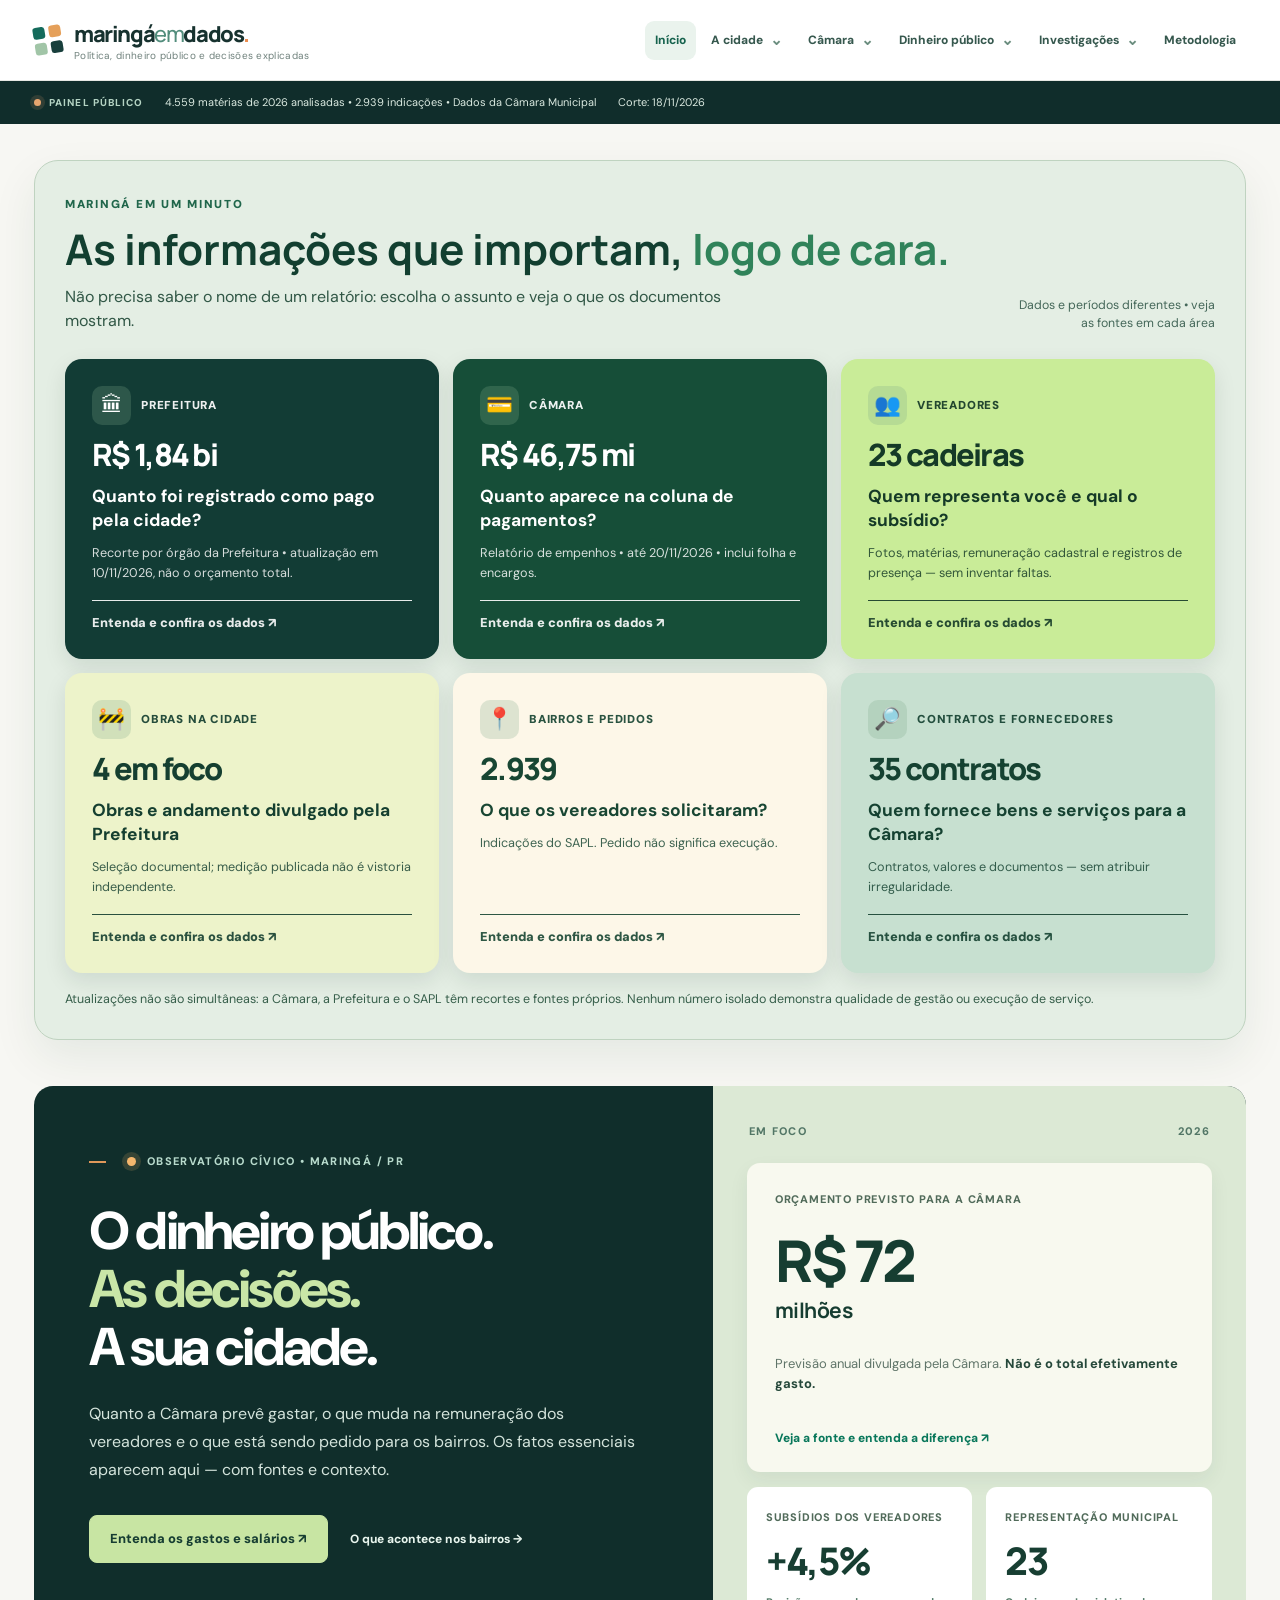
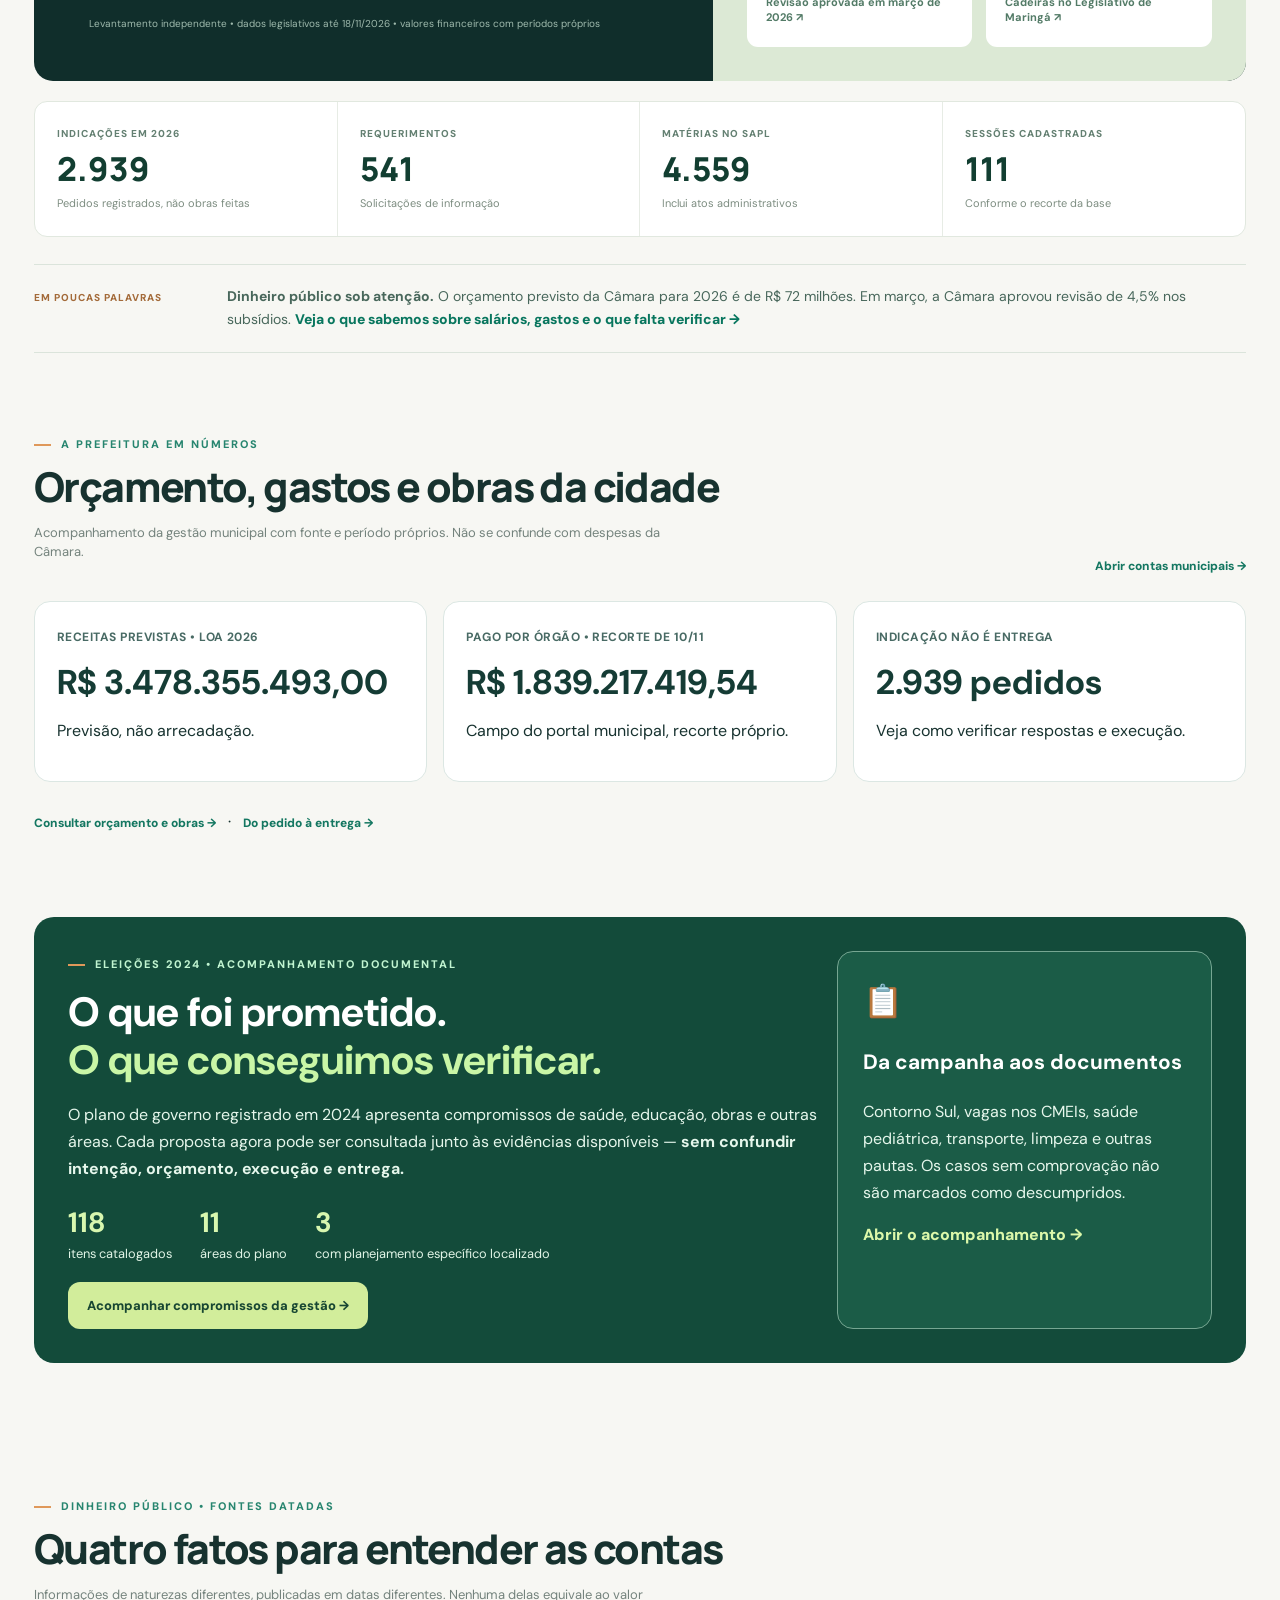
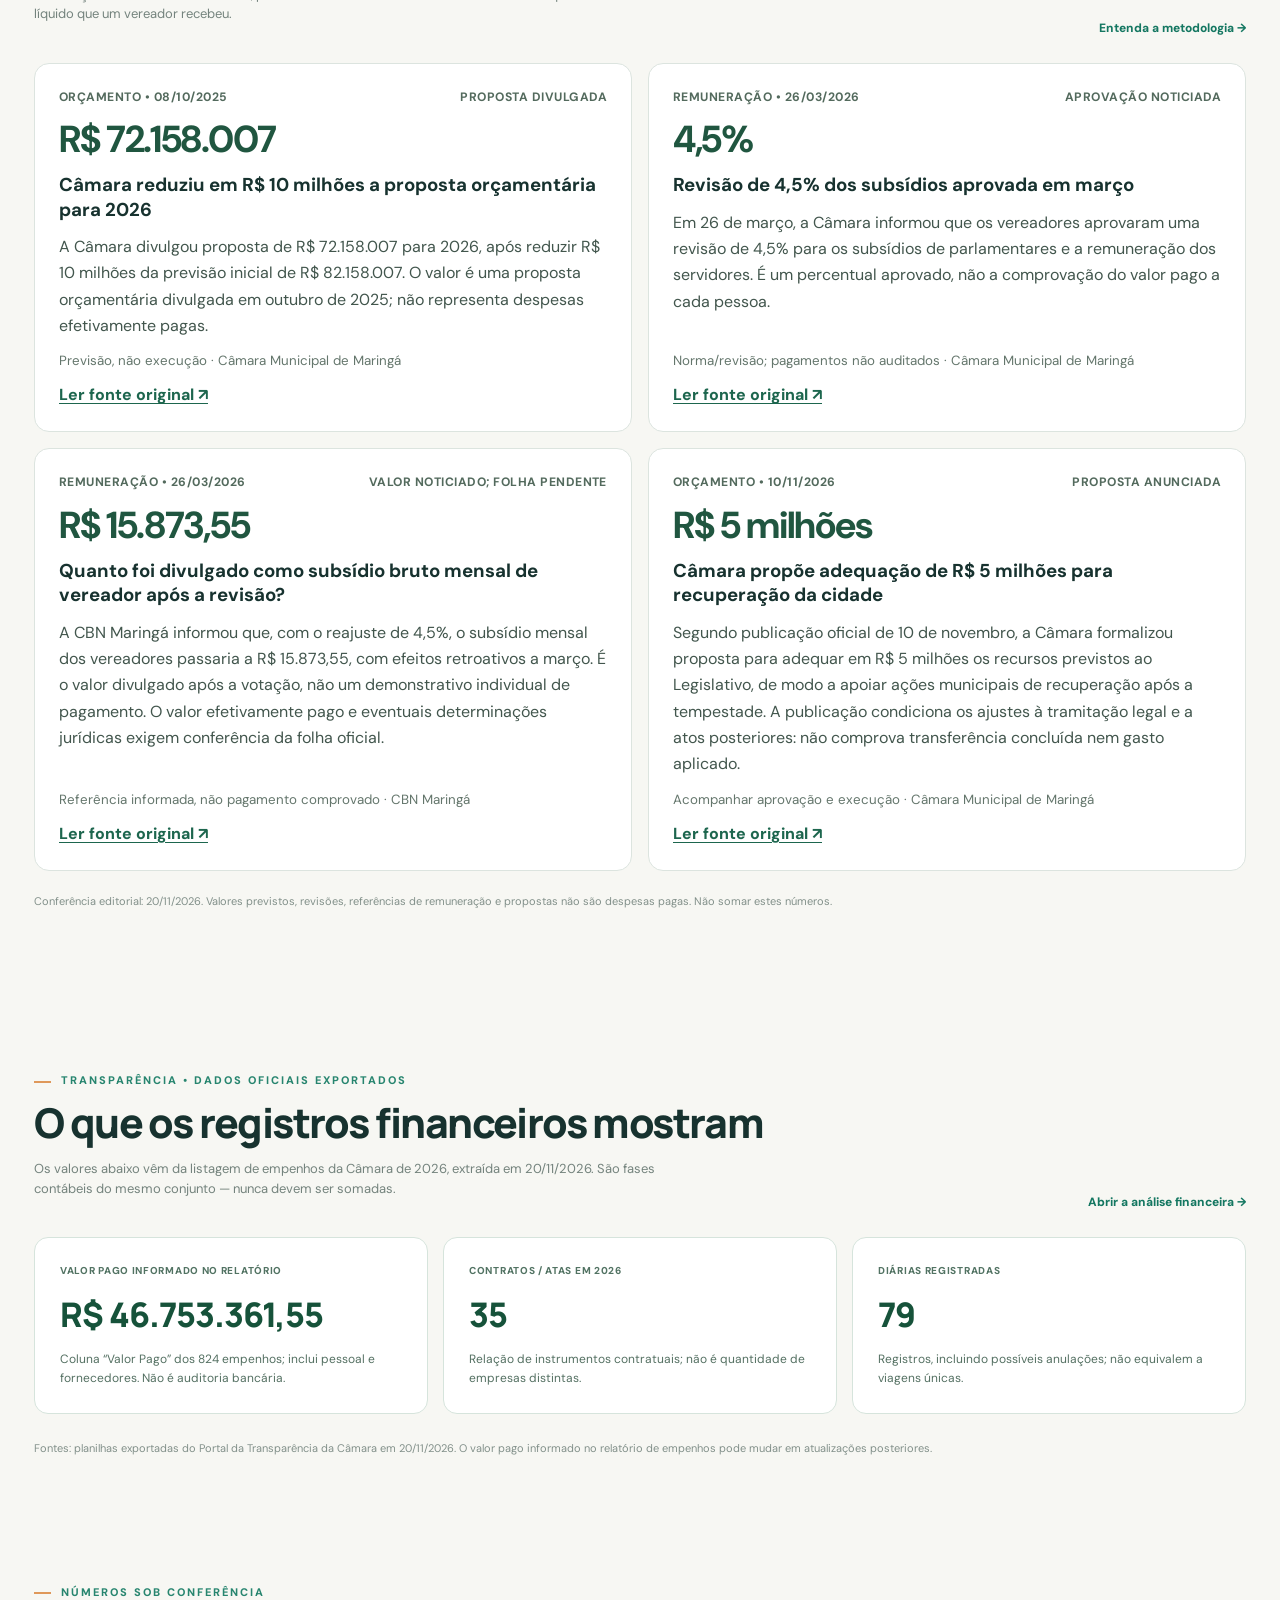
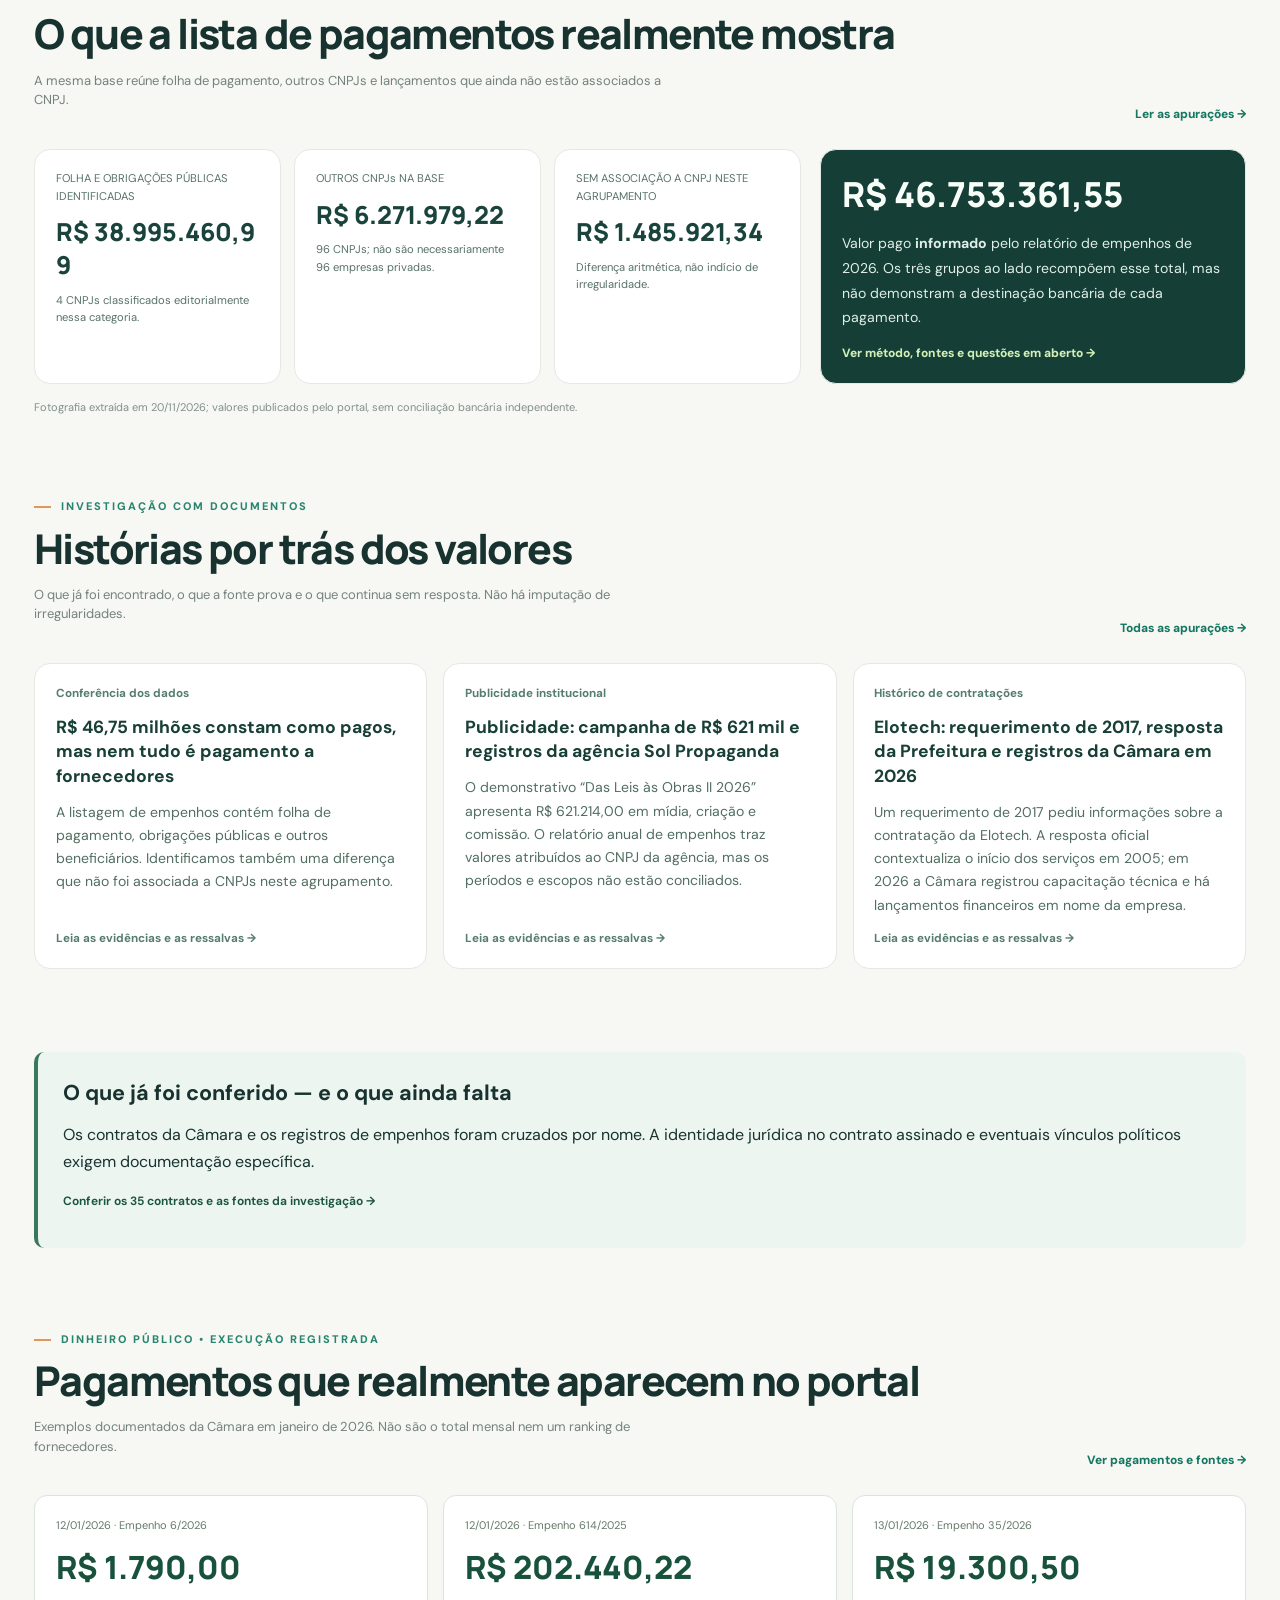
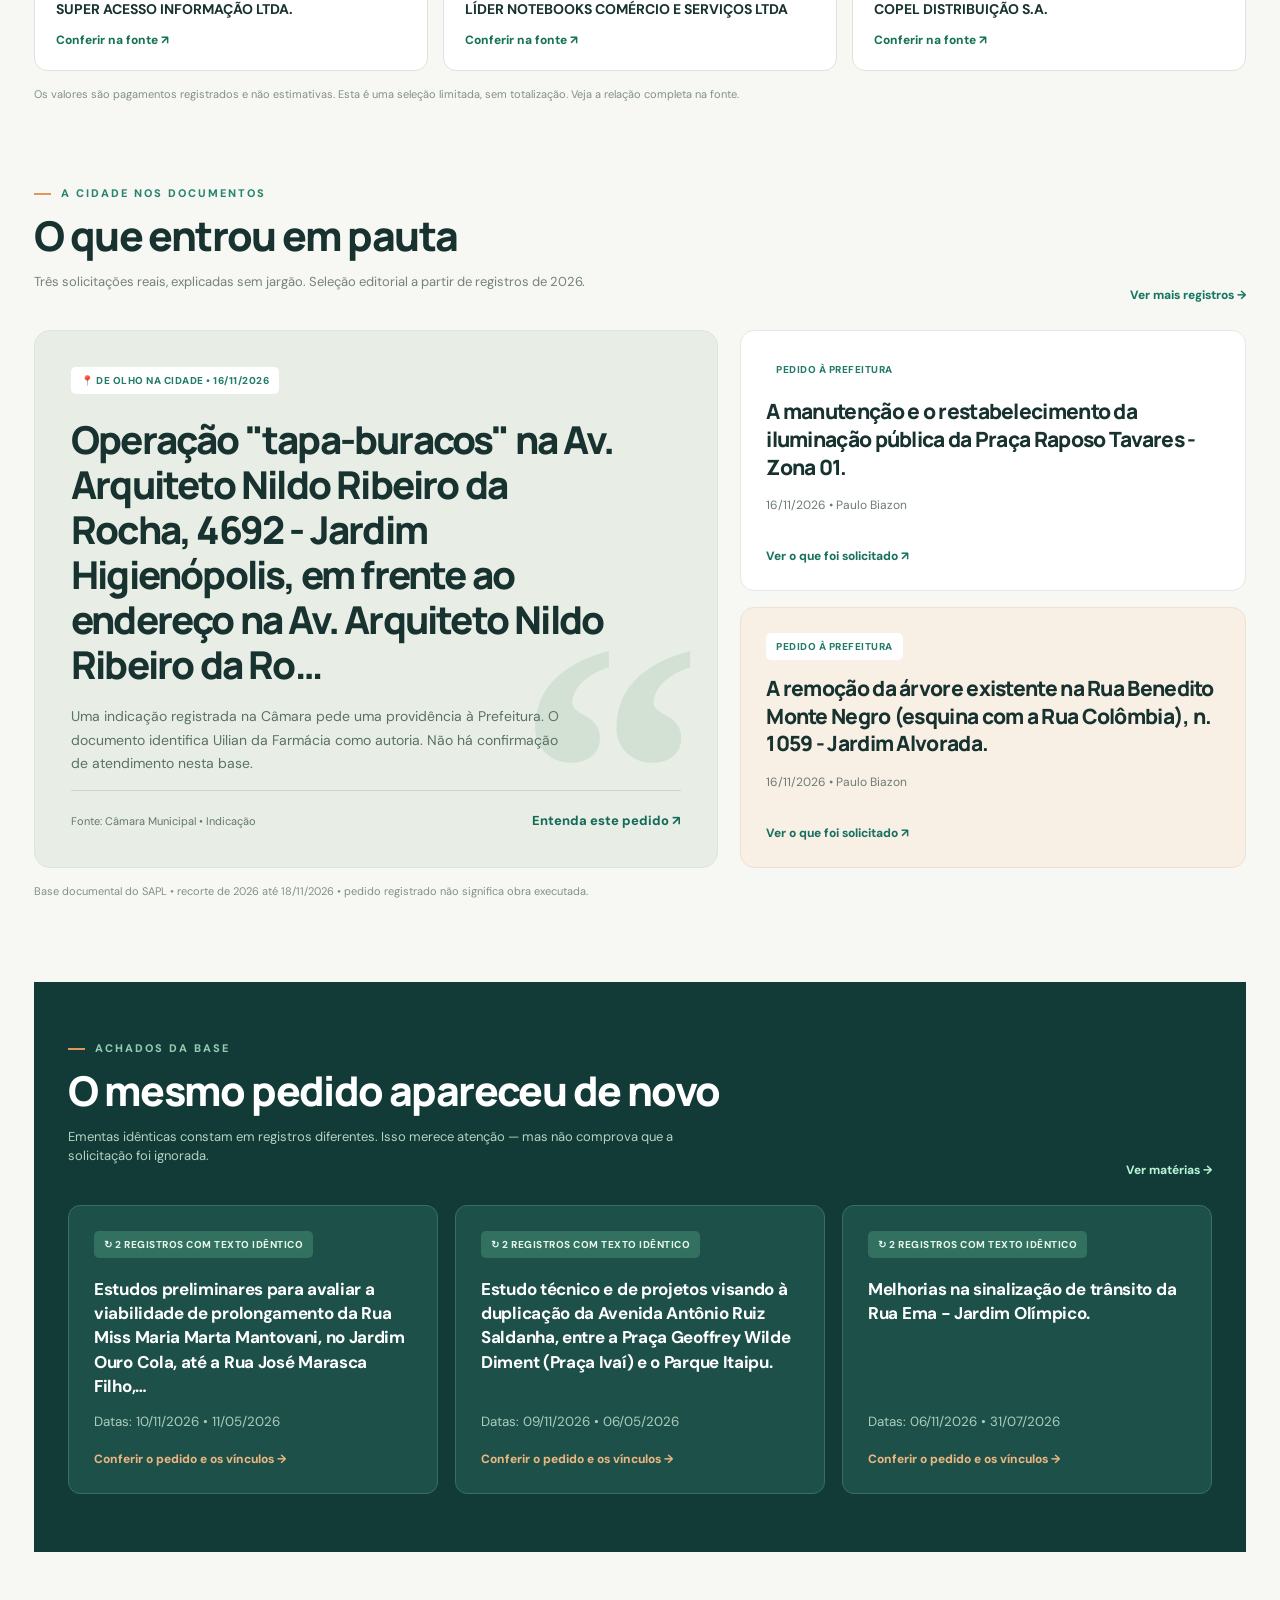
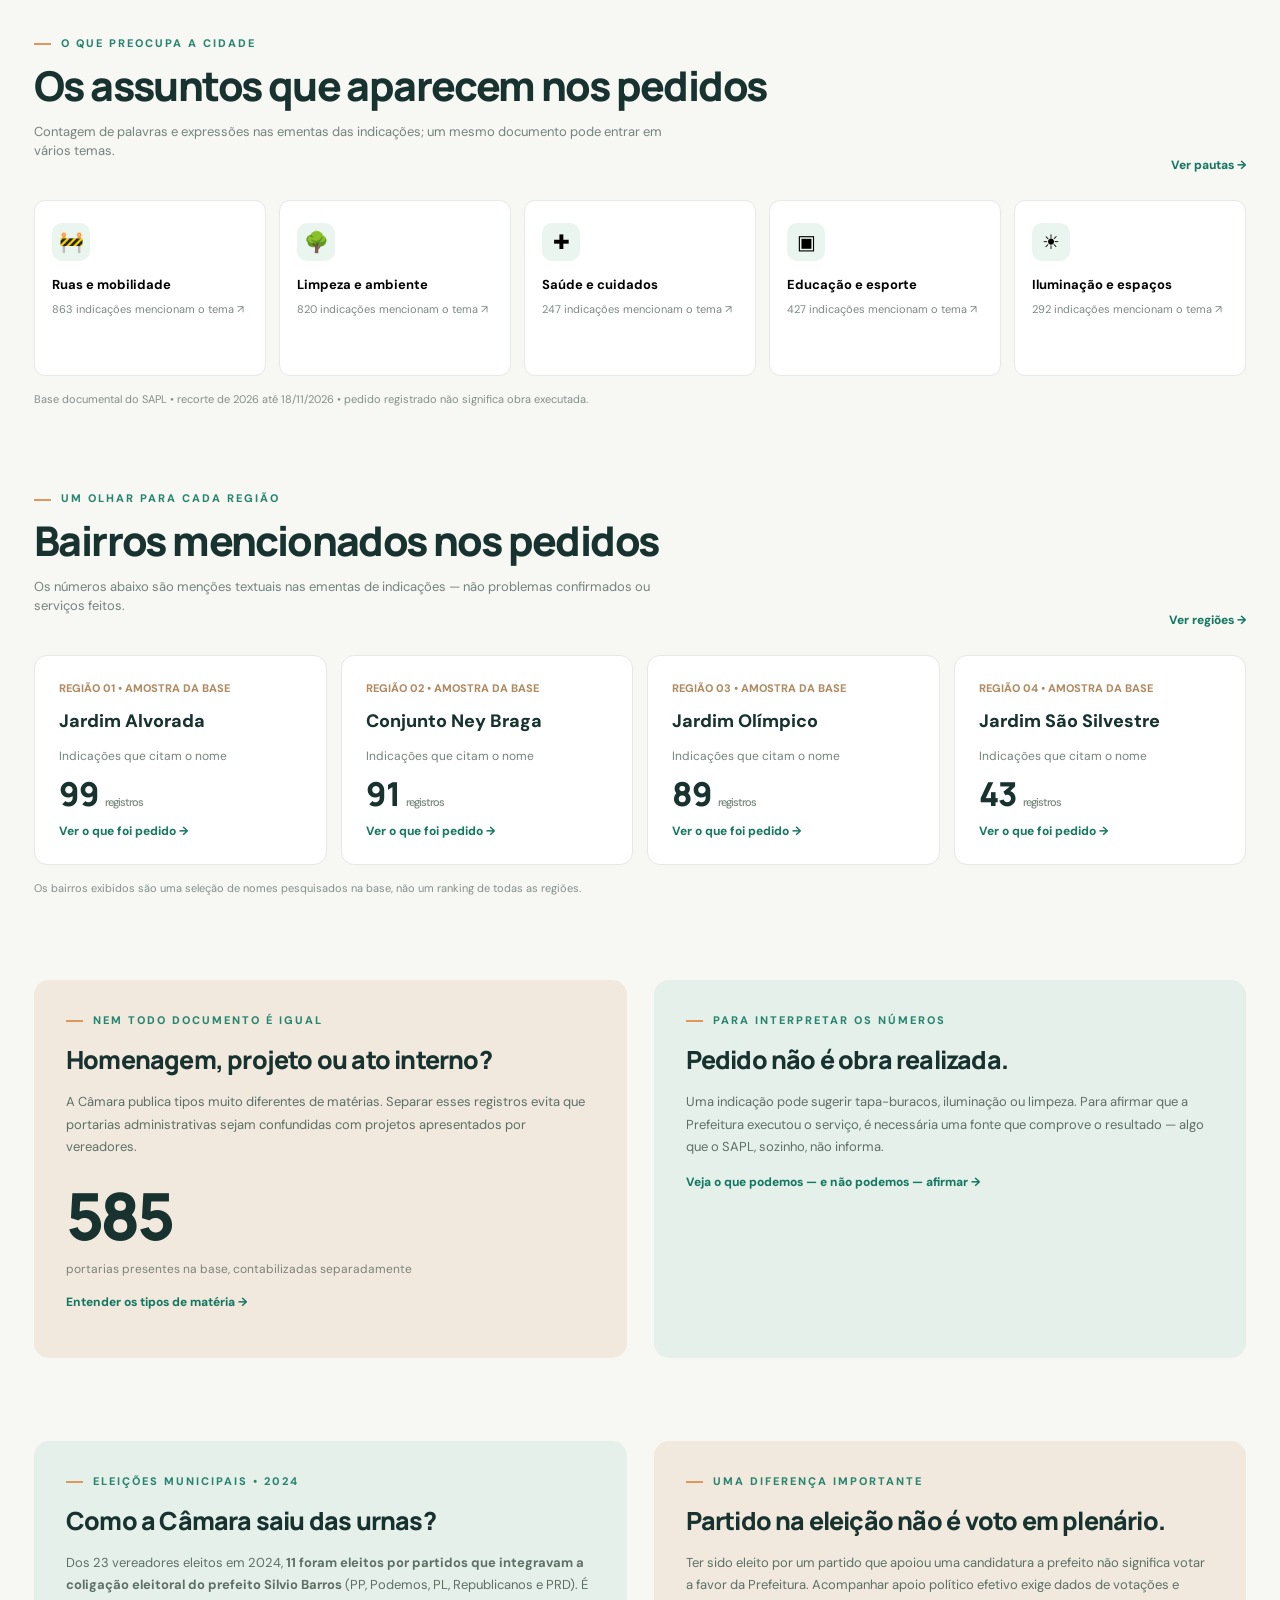
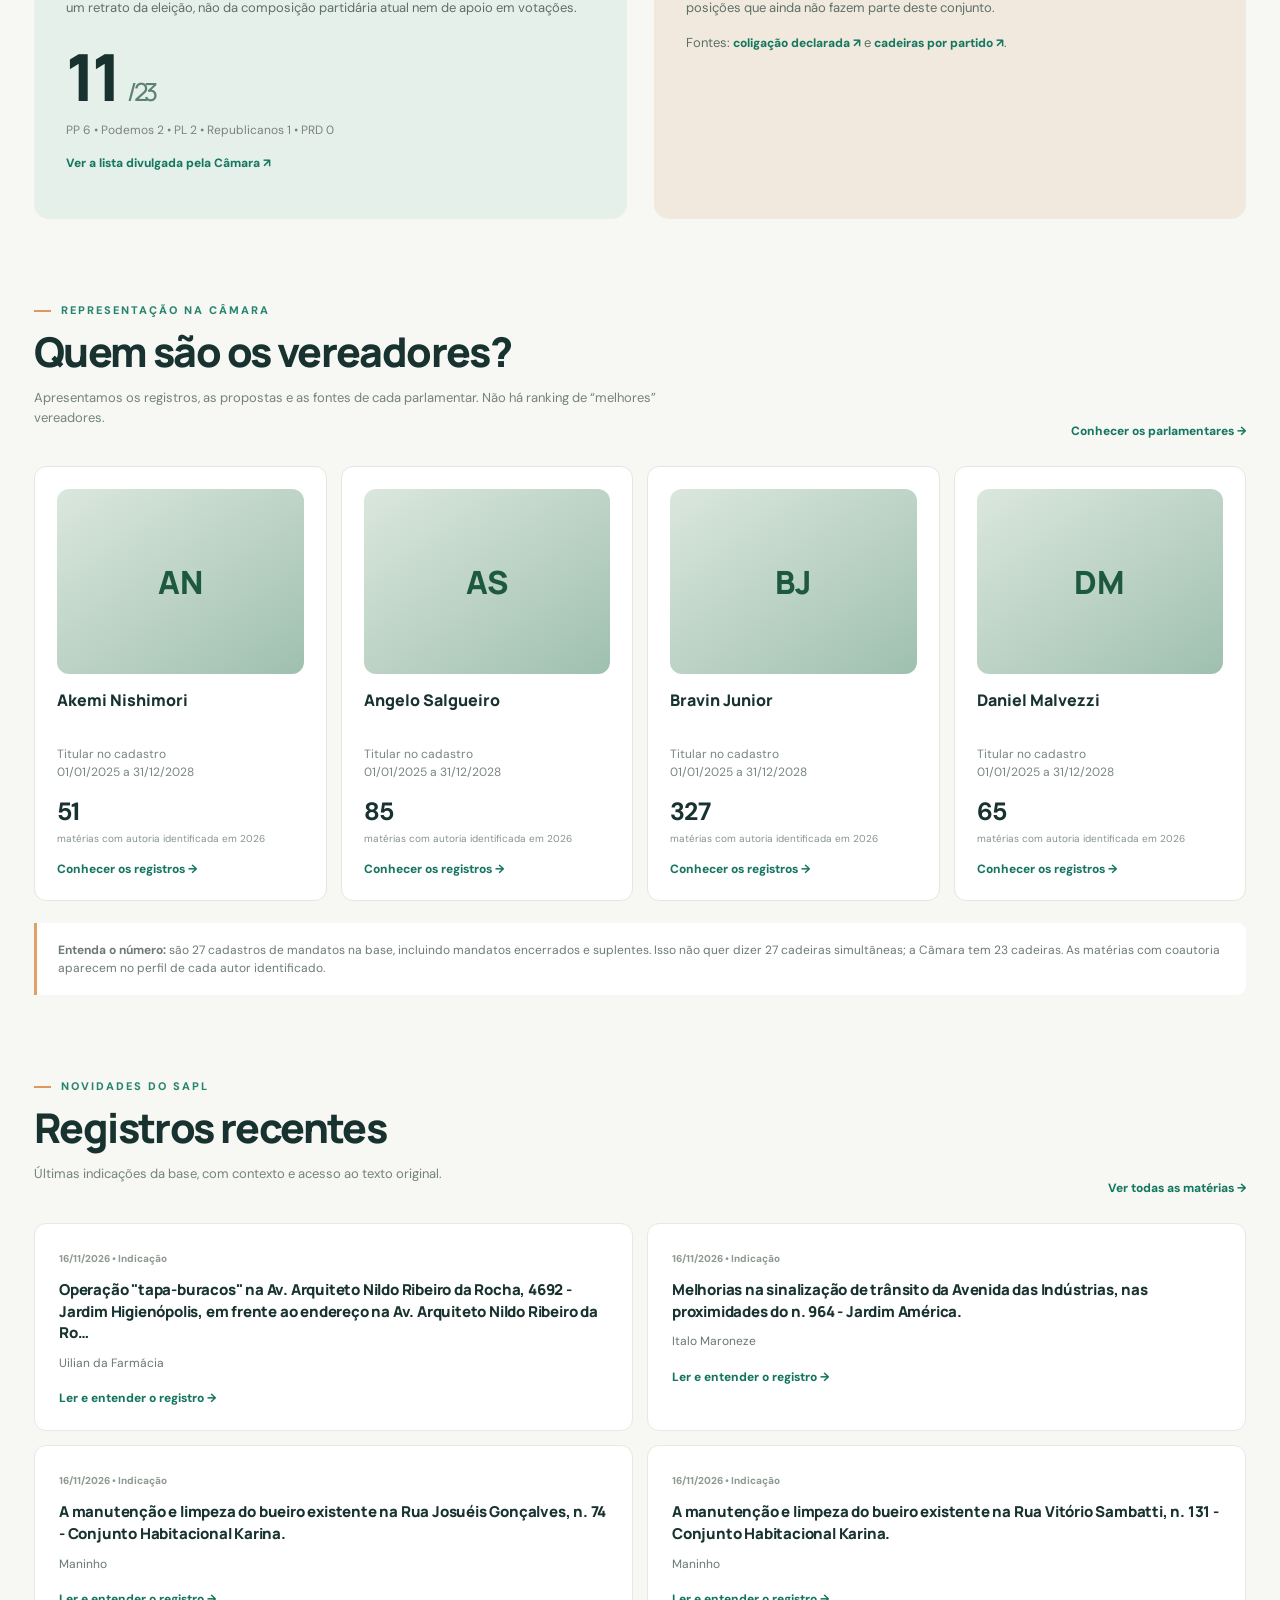
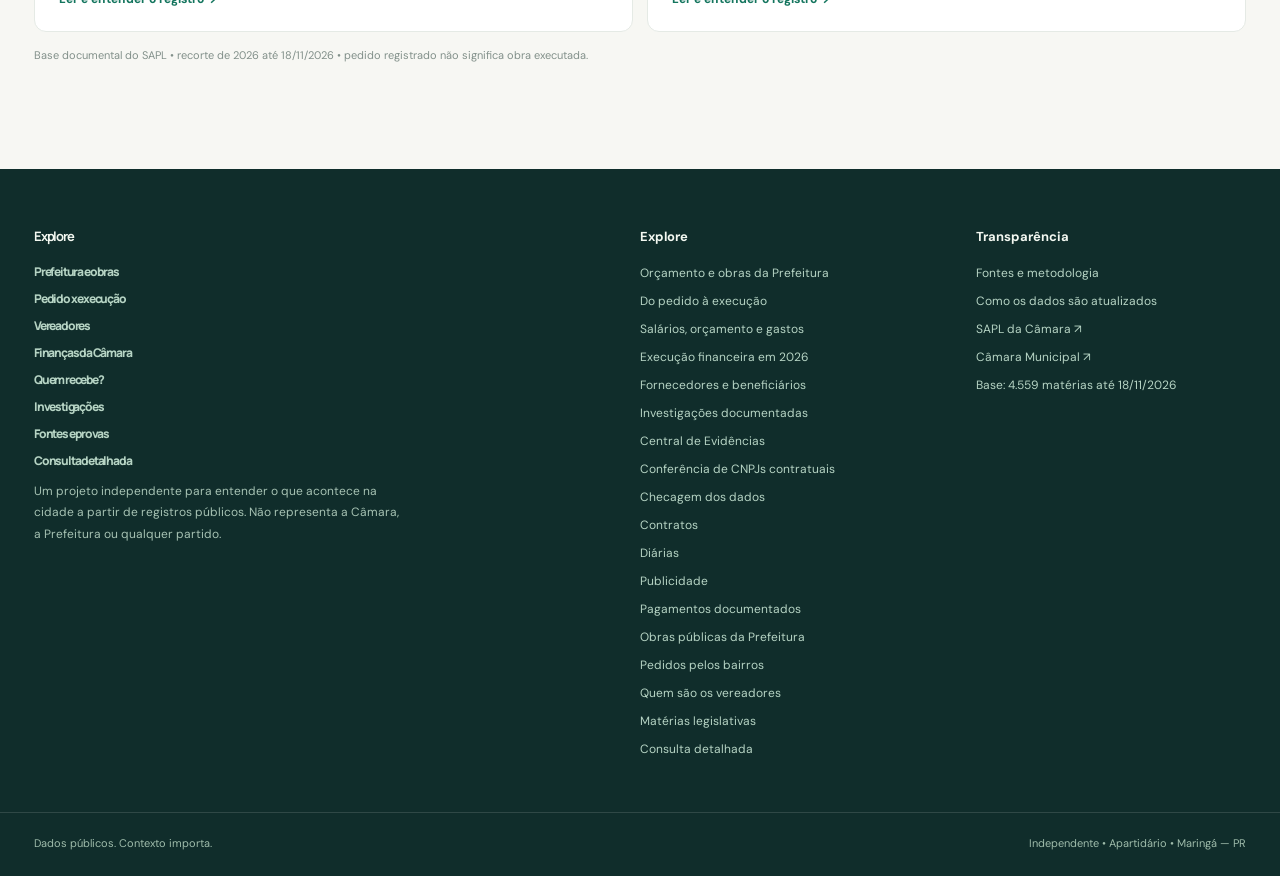
==== commit 2ca82a51: "Publicar atualizacao do Maringa em Dados" ====
--- a/index.html
+++ b/index.html
@@ -2,7 +2,7 @@
 
 <html lang="pt-BR"><head><meta charset="utf-8"/><meta content="width=device-width,initial-scale=1" name="viewport"/><meta content="#102d2b" name="theme-color"/><meta content="Quanto custa a Câmara e o que acontece em Maringá: orçamento, subsídios, demandas dos bairros e atividade dos vereadores, com fontes e contexto." name="description"/><title>Maringá em Dados — A cidade por trás dos documentos</title><link href="https://fonts.googleapis.com" rel="preconnect"/><link crossorigin="" href="https://fonts.gstatic.com" rel="preconnect"/><link href="https://fonts.googleapis.com/css2?family=DM+Sans:wght@400;500;600;700;800&amp;family=Manrope:wght@400;500;600;700;800&amp;display=swap" rel="stylesheet"/><link href="portal.css" rel="stylesheet"/><script defer="" src="portal.js"></script></head>
 <body><a class="skip" href="#main">Pular para o conteúdo</a>
-<header class="site-head"><div class="wrap head-inner"><a aria-label="Maringá em Dados, início" class="identity" href="#inicio"><span aria-hidden="true" class="identity-icon"><i></i><i></i><i></i><i></i></span><span class="identity-copy"><strong>maringá<span>em</span>dados<span class="dot">.</span></strong><small>Política, dinheiro público e decisões explicadas</small></span></a><nav aria-label="Navegação principal" class="main-navigation" id="navigation"><a class="nav-start" data-nav="inicio" href="#inicio">Início</a><details class="nav-group"><summary>A cidade</summary><div class="nav-dropdown"><a data-nav="prefeitura" href="#prefeitura">Prefeitura e orçamento</a><a data-nav="obras" href="#obras">Obras públicas</a><a data-nav="bairros" href="#bairros">Pedidos por bairros</a><a data-nav="acompanhamento" href="#acompanhamento">Do pedido à execução</a></div></details><details class="nav-group"><summary>Câmara</summary><div class="nav-dropdown"><a data-nav="vereadores" href="#vereadores">Vereadores</a><a data-nav="pautas" href="#pautas">Propostas e projetos</a><a data-nav="sessoes" href="#sessoes">Sessões</a></div></details><details class="nav-group"><summary>Dinheiro público</summary><div class="nav-dropdown"><a data-nav="dinheiro" href="#dinheiro">Panorama financeiro</a><a data-nav="execucao" href="#execucao">Execução da Câmara 2026</a><a data-nav="fornecedores" href="#fornecedores">Quem recebe?</a><a data-nav="contratos" href="#contratos">Contratos</a><a data-nav="licitacoes" href="#licitacoes">Licitações</a><a data-nav="diarias" href="#diarias">Diárias e viagens</a><a data-nav="publicidade" href="#publicidade">Publicidade</a><a data-nav="pagamentos" href="#pagamentos">Pagamentos documentados</a></div></details><details class="nav-group"><summary>Investigações</summary><div class="nav-dropdown"><a data-nav="investigacoes" href="#investigacoes">Apurações documentadas</a><a data-nav="evidencias" href="#evidencias">Fontes e provas</a><a data-nav="auditoria" href="#auditoria">Conferência de dados</a><a href="identidade-contratos.html">CNPJs dos contratos</a></div></details><a class="nav-about" data-nav="metodologia" href="#metodologia">Metodologia</a></nav><button aria-controls="navigation" aria-expanded="false" aria-label="Abrir menu" id="menu-btn">☰</button></div></header>
+<header class="site-head"><div class="wrap head-inner"><a aria-label="Maringá em Dados, início" class="identity" href="#inicio"><span aria-hidden="true" class="identity-icon"><i></i><i></i><i></i><i></i></span><span class="identity-copy"><strong>maringá<span>em</span>dados<span class="dot">.</span></strong><small>Política, dinheiro público e decisões explicadas</small></span></a><nav aria-label="Navegação principal" class="main-navigation" id="navigation"><a class="nav-start" data-nav="inicio" href="#inicio">Início</a><details class="nav-group"><summary>A cidade</summary><div class="nav-dropdown"><a data-nav="prefeitura" href="#prefeitura">Prefeitura e orçamento</a><a data-nav="obras" href="#obras">Obras públicas</a><a data-nav="bairros" href="#bairros">Pedidos por bairros</a><a data-nav="acompanhamento" href="#acompanhamento">Do pedido ? execu??o</a><a data-nav="promessas" href="#promessas">Promessas e compromissos</a></div></details><details class="nav-group"><summary>Câmara</summary><div class="nav-dropdown"><a data-nav="vereadores" href="#vereadores">Vereadores</a><a data-nav="pautas" href="#pautas">Propostas e projetos</a><a data-nav="sessoes" href="#sessoes">Sessões</a></div></details><details class="nav-group"><summary>Dinheiro público</summary><div class="nav-dropdown"><a data-nav="dinheiro" href="#dinheiro">Panorama financeiro</a><a data-nav="execucao" href="#execucao">Execução da Câmara 2026</a><a data-nav="fornecedores" href="#fornecedores">Quem recebe?</a><a data-nav="contratos" href="#contratos">Contratos</a><a data-nav="licitacoes" href="#licitacoes">Licitações</a><a data-nav="diarias" href="#diarias">Diárias e viagens</a><a data-nav="publicidade" href="#publicidade">Publicidade</a><a data-nav="pagamentos" href="#pagamentos">Pagamentos documentados</a></div></details><details class="nav-group"><summary>Investigações</summary><div class="nav-dropdown"><a data-nav="investigacoes" href="#investigacoes">Apurações documentadas</a><a data-nav="evidencias" href="#evidencias">Fontes e provas</a><a data-nav="auditoria" href="#auditoria">Conferência de dados</a><a href="identidade-contratos.html">CNPJs dos contratos</a></div></details><a class="nav-about" data-nav="metodologia" href="#metodologia">Metodologia</a></nav><button aria-controls="navigation" aria-expanded="false" aria-label="Abrir menu" id="menu-btn">☰</button></div></header>
 <div class="ticker"><div class="wrap ticker-inner"><span class="ticker-label"><span class="pulse"></span> PAINEL PÚBLICO</span><span id="ticker-txt">Dados públicos da Câmara Municipal de Maringá, explicados para você.</span><span id="ticker-date">Recorte de 2026</span></div></div>
 <main class="wrap" id="main"><div id="app"><section class="loading"><p>Organizando os dados públicos de Maringá…</p></section></div></main>
 <footer class="footer"><div class="wrap footer-grid"><div><div class="foot-brand"><strong>Explore</strong><a href="#prefeitura">Prefeitura e obras</a><a href="#acompanhamento">Pedido x execução</a><a href="#vereadores">Vereadores</a><a href="#execucao">Finanças da Câmara</a><a href="#fornecedores">Quem recebe?</a><a href="#investigacoes">Investigações</a><a href="#evidencias">Fontes e provas</a><a href="arquivo.html">Consulta detalhada</a></div><p>Um projeto independente para entender o que acontece na cidade a partir de registros públicos. Não representa a Câmara, a Prefeitura ou qualquer partido.</p></div><div><strong>Explore</strong><a href="#prefeitura">Orçamento e obras da Prefeitura</a><a href="#acompanhamento">Do pedido à execução</a><a href="#dinheiro">Salários, orçamento e gastos</a><a href="#execucao">Execução financeira em 2026</a><a href="#fornecedores">Fornecedores e beneficiários</a><a href="#investigacoes">Investigações documentadas</a><a href="#evidencias">Central de Evidências</a><a href="identidade-contratos.html">Conferência de CNPJs contratuais</a><a href="#auditoria">Checagem dos dados</a><a href="#contratos">Contratos</a><a href="#diarias">Diárias</a><a href="#publicidade">Publicidade</a><a href="#pagamentos">Pagamentos documentados</a><a href="#obras">Obras públicas da Prefeitura</a><a href="#bairros">Pedidos pelos bairros</a><a href="#vereadores">Quem são os vereadores</a><a href="#pautas">Matérias legislativas</a><a href="arquivo.html">Consulta detalhada</a></div><div><strong>Transparência</strong><a href="#metodologia">Fontes e metodologia</a><a href="#atualizacoes">Como os dados são atualizados</a><a href="https://sapl.cmm.pr.gov.br/" rel="noopener noreferrer" target="_blank">SAPL da Câmara ↗</a><a href="https://www.cmm.pr.gov.br/" rel="noopener noreferrer" target="_blank">Câmara Municipal ↗</a><span class="foot-small" id="foot-cut"></span></div></div><div class="wrap foot-bottom"><span>Dados públicos. Contexto importa.</span><span>Independente • Apartidário • Maringá — PR</span></div></footer></body></html>
--- a/portal.css
+++ b/portal.css
@@ -182,3 +182,44 @@
 .person-card:focus-within{outline:3px solid #1d8667;outline-offset:3px}
 .person-card>a:focus-visible{outline:none}
 @media(prefers-reduced-motion:reduce){.person-card{transition:none}}
+
+/* Compromissos eleitorais: visualização editorial, sem pontuação de políticos */
+.promise-teaser{display:grid;grid-template-columns:minmax(0,1.4fr) minmax(240px,.7fr);gap:20px;background:#134b3a;color:#fff;border-radius:20px;padding:34px;margin:36px 0}
+.promise-teaser .eyebrow{color:#c1f5d1}.promise-teaser h2{color:#fff;font-size:clamp(1.8rem,3.2vw,3rem);line-height:1.17;margin:14px 0}.promise-teaser h2 em{color:#c9f6a6;font-style:normal}.promise-teaser p{color:#e6f7ec;line-height:1.7}.promise-teaser .button{display:inline-flex;margin-top:18px;background:#d2ed9b;color:#174632;border-radius:12px;padding:13px 18px;font-weight:800;text-decoration:none}.promise-teaser-stats{display:flex;gap:28px;flex-wrap:wrap;margin-top:20px}.promise-teaser-stats span{display:flex;flex-direction:column;font-size:.8rem;color:#e2f5e7}.promise-teaser-stats b{color:#d8f7af;font-size:1.75rem}.promise-teaser-aside{padding:25px;border:1px solid #76a692;border-radius:16px;background:#1b5c47}.promise-teaser-aside h3{color:#fff;font-size:1.3rem}.promise-teaser-aside a{color:#dcf8aa;font-weight:800}.promise-icon{font-size:2rem}
+.promise-page{margin-bottom:50px}.promise-summary{display:grid;grid-template-columns:repeat(3,minmax(0,1fr));gap:14px;margin:18px 0}.promise-summary>div{background:#e8f5e9;border:1px solid #b5d6b9;border-radius:16px;padding:22px;display:flex;flex-direction:column;gap:8px}.promise-summary small{font-size:.72rem;font-weight:900;color:#285940}.promise-summary strong{font-size:2rem;color:#135338}.promise-summary span{color:#385a48;font-size:.8rem;line-height:1.5}.promise-tabs{display:flex;gap:10px;flex-wrap:wrap;margin:32px 0 22px}.promise-tab{padding:12px 17px;border:1px solid #a9cbb1;background:#fff;color:#234837;border-radius:10px;font-weight:800;cursor:pointer}.promise-tab.is-on{background:#164f3b;color:#fff;border-color:#164f3b}.promise-filters{display:grid;grid-template-columns:1fr 1fr 1fr;gap:12px;margin:20px 0}.promise-filters label{display:flex;flex-direction:column;gap:7px;color:#234837;font-weight:700;font-size:.83rem}.promise-filters input,.promise-filters select{width:100%;padding:12px 10px;border:1px solid #bbd4c3;border-radius:9px;background:#fff;color:#173b2d}.promise-list,.promise-people{display:grid;grid-template-columns:repeat(2,minmax(0,1fr));gap:15px;margin:18px 0 35px}.promise-item{min-width:0;border:1px solid #c8dcce;border-radius:15px;background:#fff;padding:22px;display:flex;flex-direction:column;gap:12px}.promise-item-top{display:flex;gap:12px;justify-content:space-between;align-items:flex-start;flex-wrap:wrap}.promise-label{font-size:.7rem;color:#3a7c56;font-weight:900;letter-spacing:.06em}.promise-status{padding:6px 9px;border-radius:8px;background:#f3f2e9;color:#615e4b;font-size:.69rem;font-weight:850}.promise-status.promise-has-evidence{background:#d9efdd;color:#185539}.promise-item h3{font-size:1.11rem;color:#173e2e;margin:0;line-height:1.4}.promise-item p{font-size:.83rem;color:#4c6155;line-height:1.65;margin:0}.promise-item small{font-size:.76rem;color:#607569}.promise-links{display:flex;gap:12px;flex-wrap:wrap;margin-top:auto;padding-top:8px}.promise-links a{color:#146745;font-size:.8rem;font-weight:800}.promise-evidence{border-top:1px solid #dce7dd;padding-top:14px}.promise-evidence strong{color:#1a533b;font-size:.78rem}.promise-evidence p{margin-top:9px}.promise-profile-link{background:#e8f4e9;border:1px solid #bcd6c3;border-radius:12px;padding:18px;margin:24px 0}.promise-profile-link strong{color:#1a5036}.promise-profile-link p{font-size:.85rem;color:#3c5d49}.promise-profile-link a{font-weight:800;color:#176644}
+@media(max-width:780px){.promise-teaser{grid-template-columns:1fr;padding:22px}.promise-summary,.promise-filters,.promise-list,.promise-people{grid-template-columns:1fr}}
+
+/* Correspondências entre promessas de campanha e o Plano Plurianual */
+.ppa-overview{display:grid;grid-template-columns:minmax(0,1.5fr) minmax(240px,1fr);gap:24px;margin:24px 0;padding:26px;border:1px solid #a1c8b4;border-radius:20px;background:linear-gradient(120deg,#edf8f0,#fff);color:#103b2d}
+.ppa-overview h2{margin:9px 0 14px;font-size:clamp(24px,3vw,33px)}
+.ppa-overview p{line-height:1.6}
+.ppa-steps{display:flex;flex-direction:column;gap:10px;justify-content:center}
+.ppa-steps span{display:flex;align-items:center;gap:10px;background:#fff;border-radius:12px;padding:10px 13px;font-weight:650}
+.ppa-steps b{display:inline-grid;place-items:center;width:27px;height:27px;color:#fff;background:#13634b;border-radius:50%}
+.ppa-steps small{opacity:.8;line-height:1.45}
+.ppa-links{border:1px solid #bad6c8;border-radius:14px;padding:15px 16px;margin:14px 0;background:#f1f9f4;color:#173e31}
+.ppa-links>strong{display:block;font-size:15px;margin-bottom:5px}
+.ppa-action{margin:12px 0;padding:12px;background:#fff;border-radius:10px;border-left:4px solid #328664}
+.ppa-action span{display:block;font-size:11px;letter-spacing:.03em;color:#386451;margin-bottom:6px}
+.ppa-action b{display:block;font-size:14px}
+.ppa-action small{display:block;margin-top:7px;color:#305747}
+.ppa-action p{font-size:12px;line-height:1.5;margin:6px 0 0}
+@media(max-width:760px){.ppa-overview{grid-template-columns:1fr;padding:17px;gap:12px}}
+
+/* Acompanhamento documental de promessas — acessível, sem notas políticas */
+.promise-status-overview{display:grid;grid-template-columns:repeat(3,minmax(0,1fr));gap:12px;margin:24px 0 18px}
+.promise-stage{border:1px solid #c6dcd0;border-top:5px solid #60756a;background:#fff;border-radius:14px;padding:17px 18px;display:flex;flex-direction:column;gap:7px}
+.promise-stage small{font-size:.76rem;color:#294536;font-weight:850}.promise-stage strong{font-size:2.1rem;color:#163f2b;line-height:1.1}.promise-stage span{font-size:.76rem;line-height:1.55;color:#4d6155}
+.promise-stage-planned{border-top-color:#207e96;background:#e8f6f8}.promise-stage-ongoing{border-top-color:#aa7412;background:#fff5e5}.promise-stage-partial{border-top-color:#8c6ab7;background:#f5f0fc}.promise-stage-done{border-top-color:#26845a;background:#e8f5ed}.promise-stage-pending{border-top-color:#8c9296;background:#f2f4f4}
+.promise-status{display:inline-block;border:1px solid transparent}.promise-status-planned{background:#d8eff3;color:#115c70;border-color:#94cad4}.promise-status-ongoing{background:#fff0d1;color:#795000;border-color:#d7b66e}.promise-status-partial{background:#eee4fa;color:#583a89;border-color:#c0a8e2}.promise-status-done{background:#dbf1e5;color:#176541;border-color:#97cfaf}.promise-status-pending{background:#e8eaeb;color:#43545a;border-color:#c2c9cd}.promise-status-registered{background:#f3f2e9;color:#615e4b;border-color:#ddd8c6}
+.promise-item .promise-evidence-note{font-size:.75rem;color:#536c60;padding-left:10px;border-left:3px solid #a8c7b5}
+@media(max-width:800px){.promise-status-overview{grid-template-columns:repeat(2,minmax(0,1fr))}}
+@media(max-width:450px){.promise-status-overview{grid-template-columns:1fr 1fr;gap:8px}.promise-stage{padding:12px}.promise-stage strong{font-size:1.7rem}}
+
+/* Finalização: cartões de situação clicáveis, com feedback claro e acessível. */
+button.promise-stage{font:inherit;text-align:left;cursor:pointer;width:100%;min-width:0;transition:box-shadow .18s ease,transform .18s ease;border-left:1px solid #c6dcd0;border-right:1px solid #c6dcd0;border-bottom:1px solid #c6dcd0}
+button.promise-stage:hover{transform:translateY(-2px);box-shadow:0 8px 25px rgba(17,65,46,.12)}
+button.promise-stage:focus-visible{outline:3px solid #146c53;outline-offset:3px}
+button.promise-stage.is-selected{outline:3px solid #216b52;outline-offset:2px;box-shadow:0 6px 20px rgba(17,65,46,.13)}
+#promise-results{scroll-margin-top:120px}
+@media(prefers-reduced-motion:reduce){button.promise-stage{transition:none}button.promise-stage:hover{transform:none}}
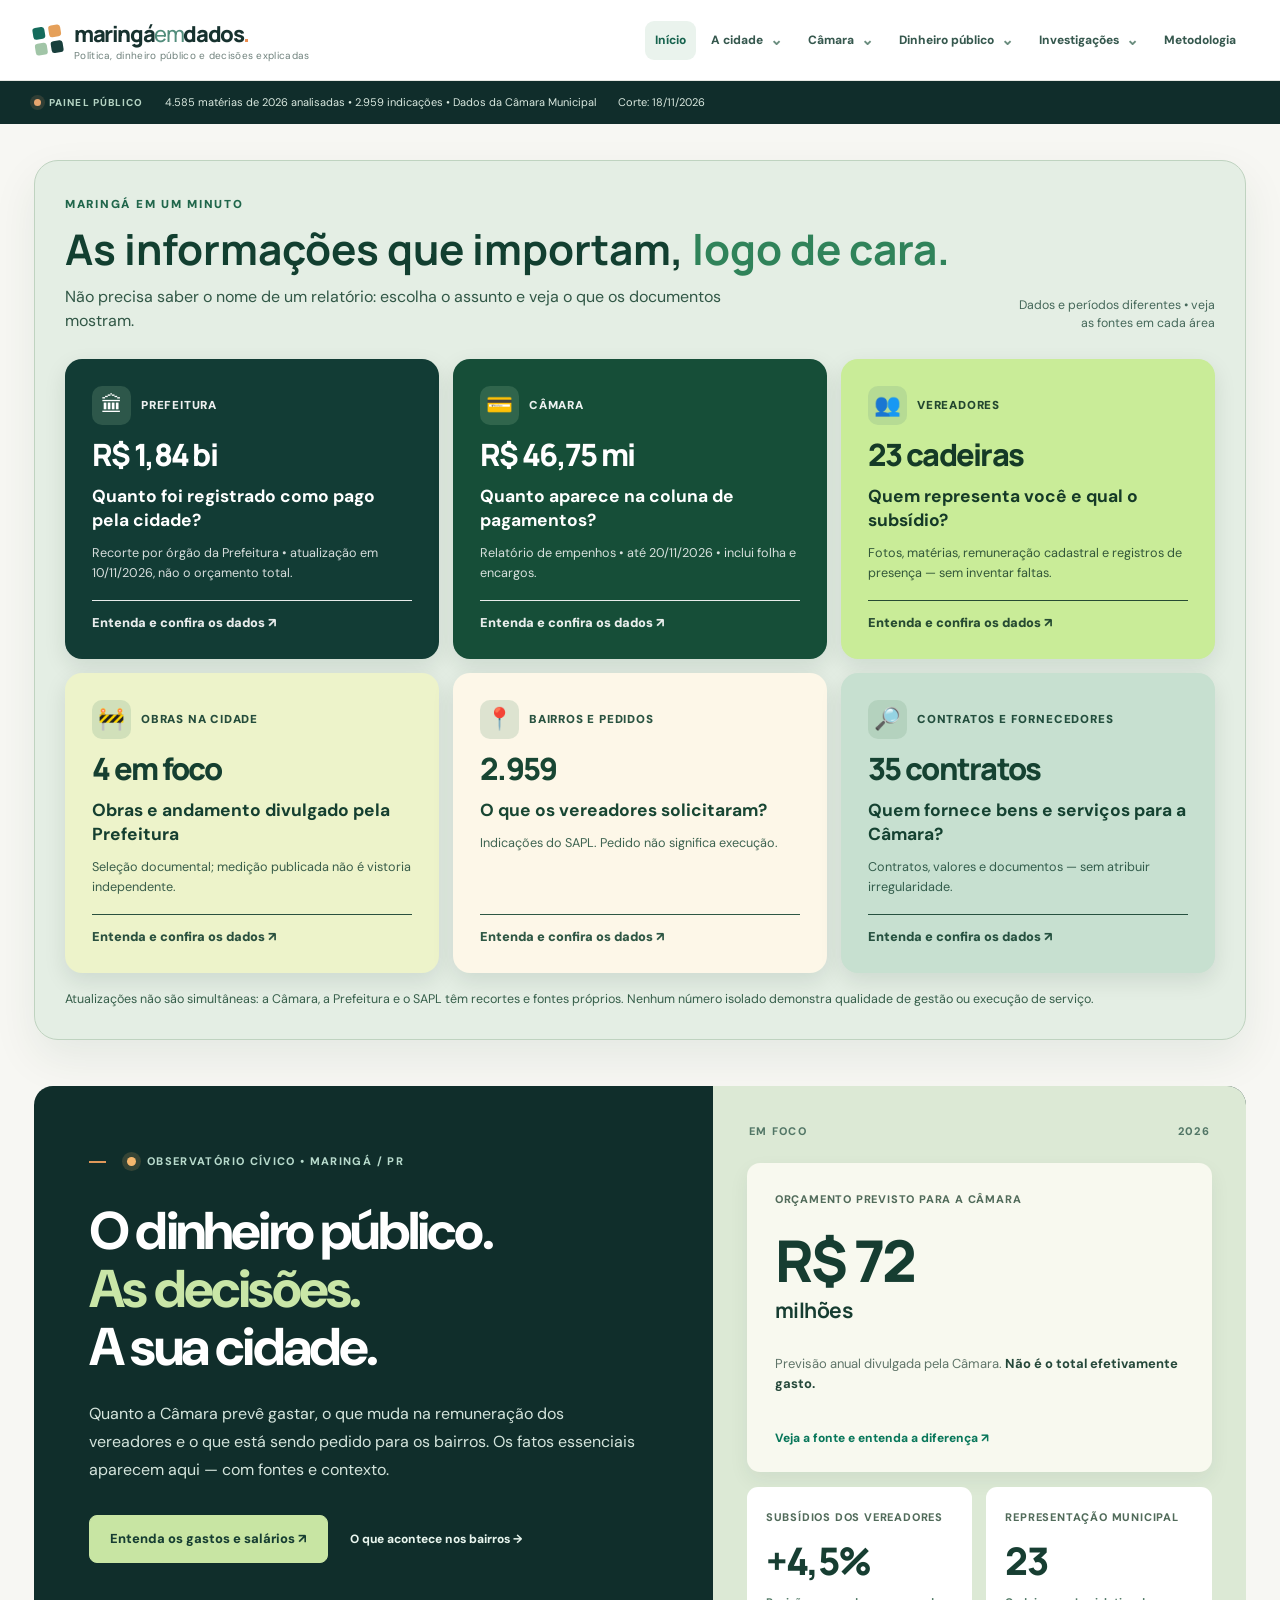
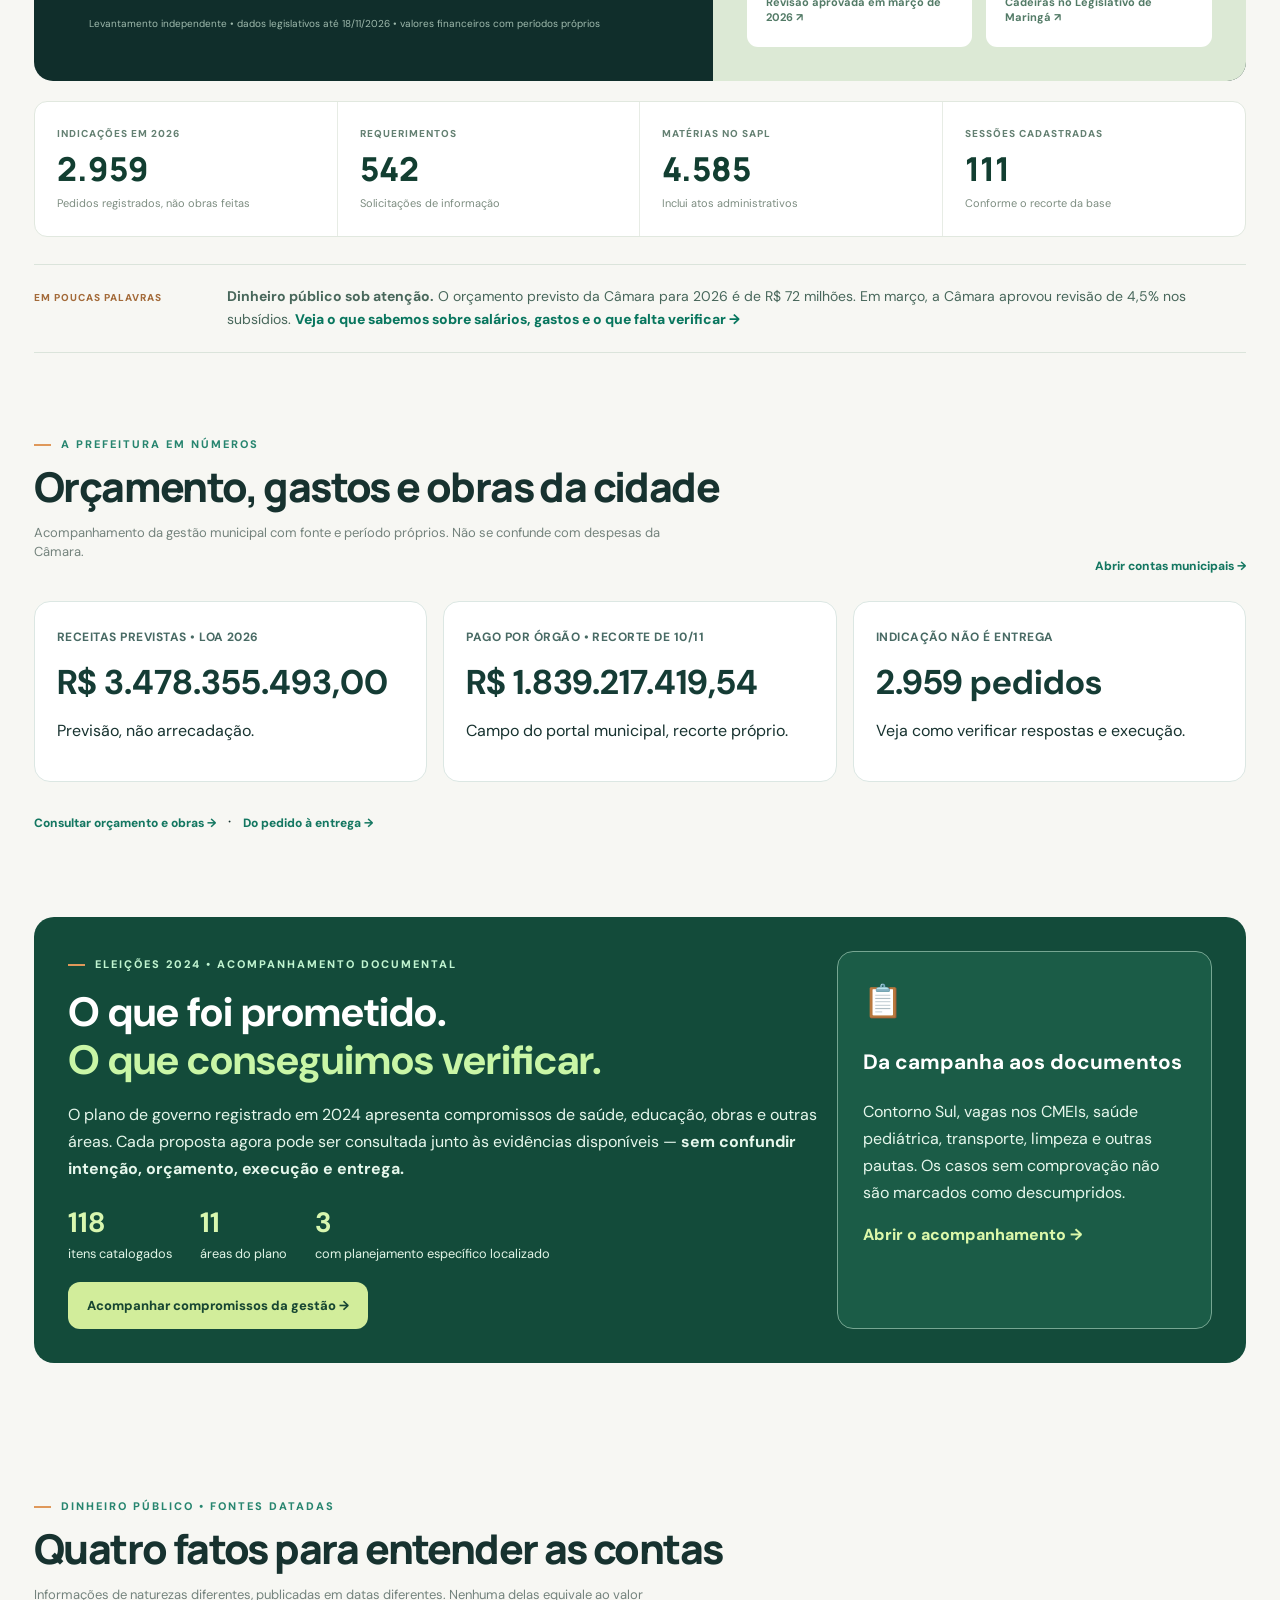
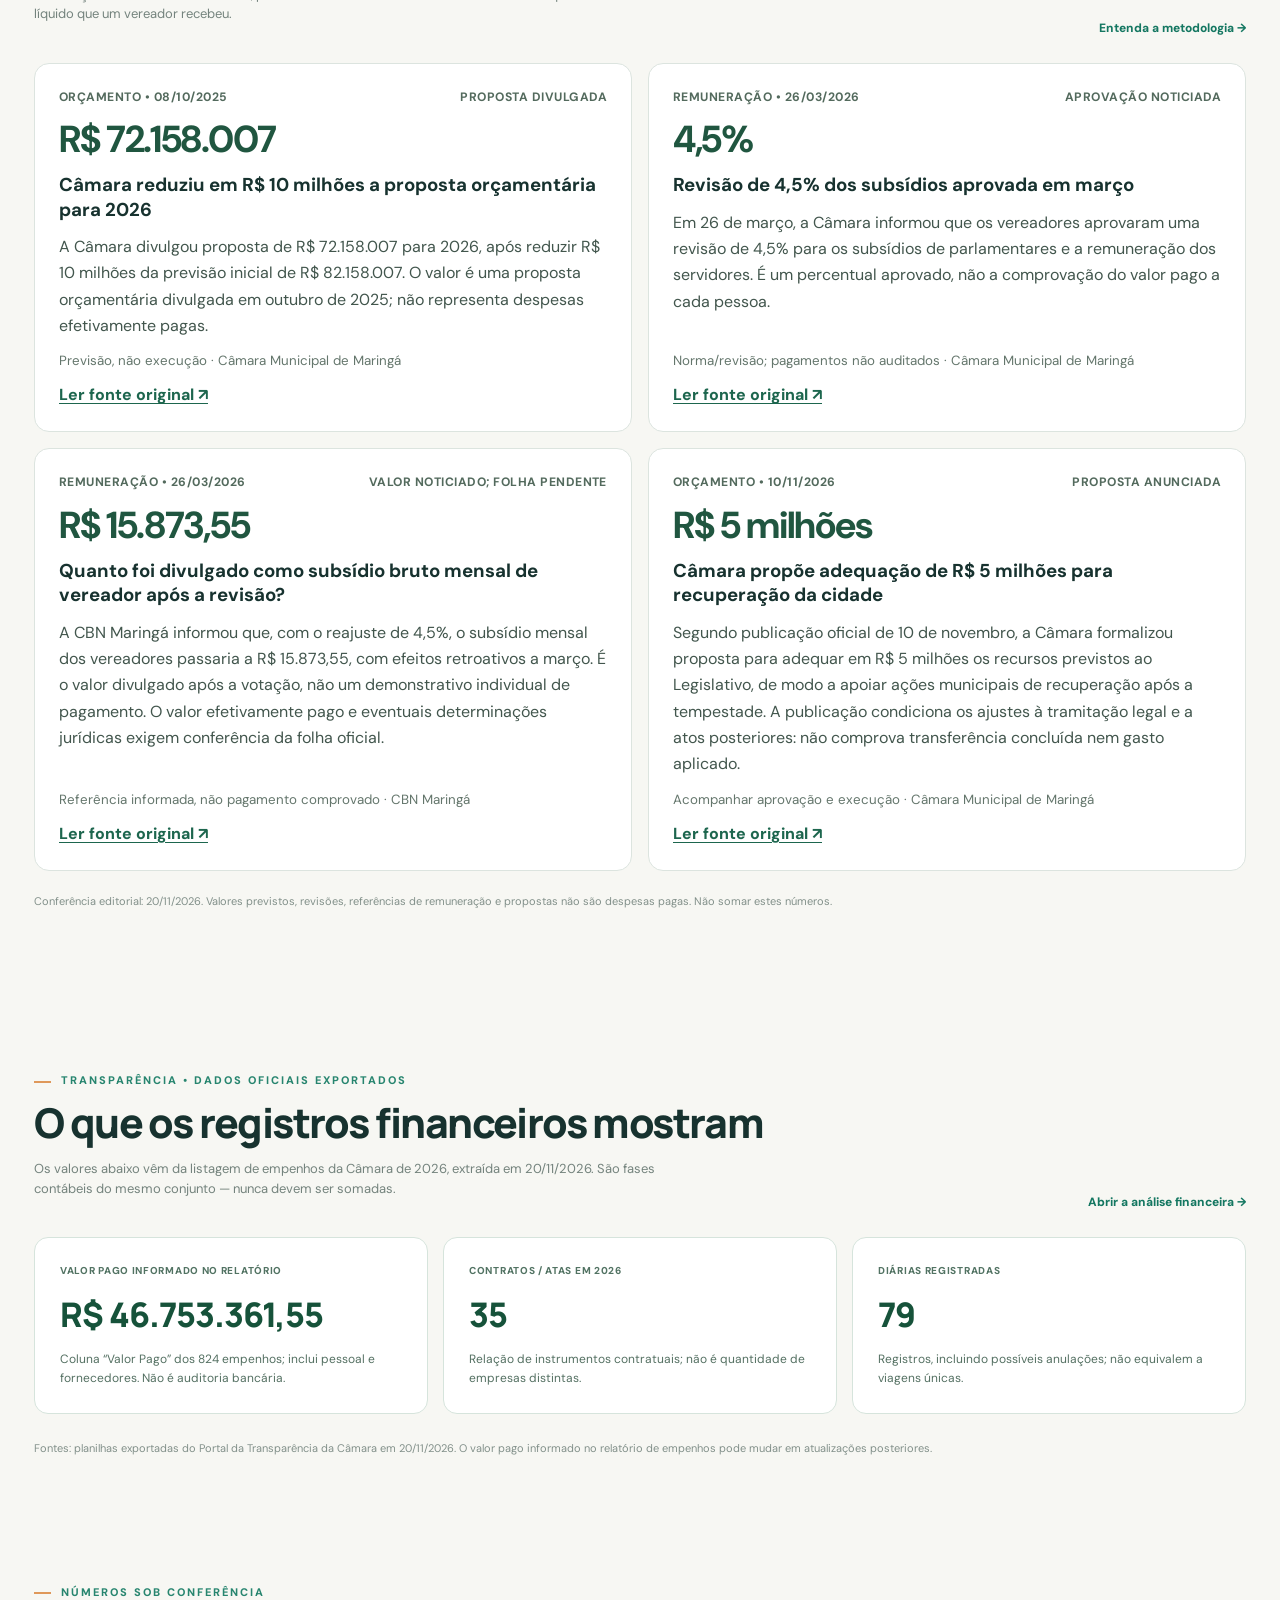
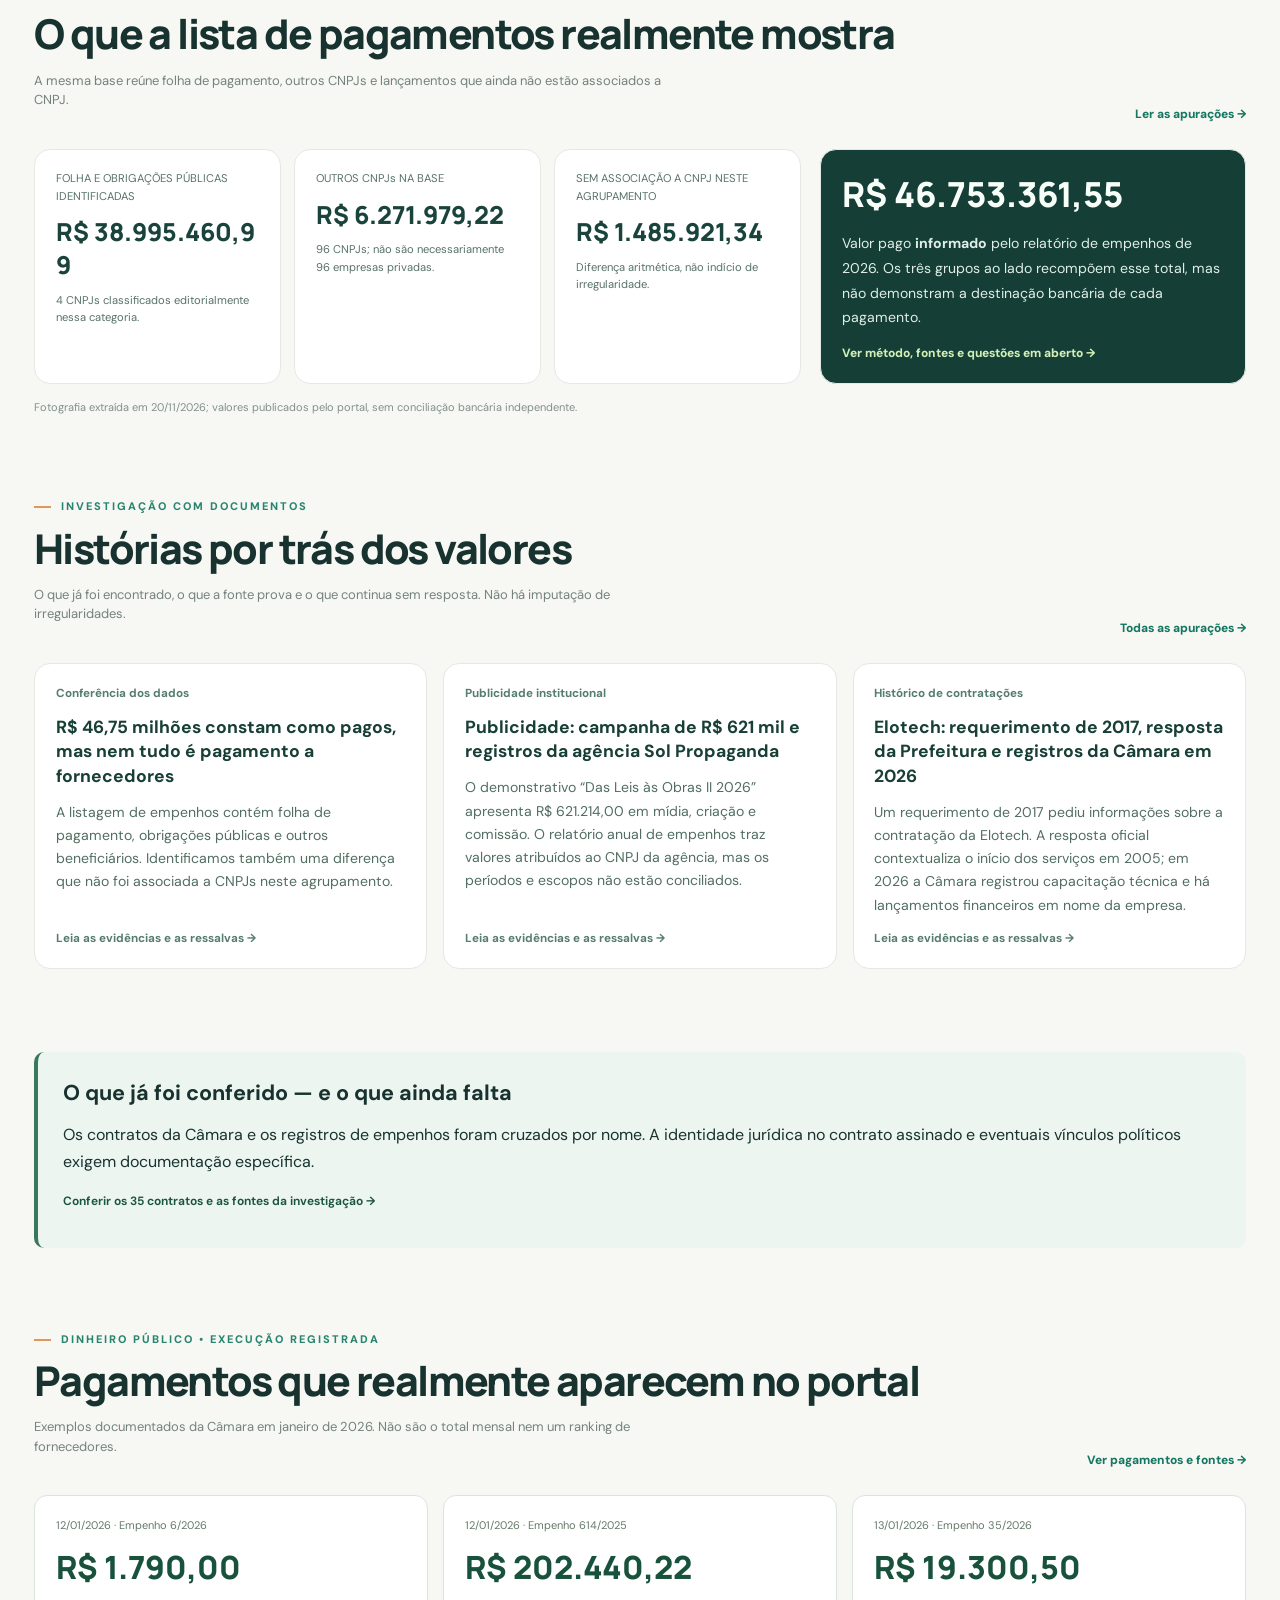
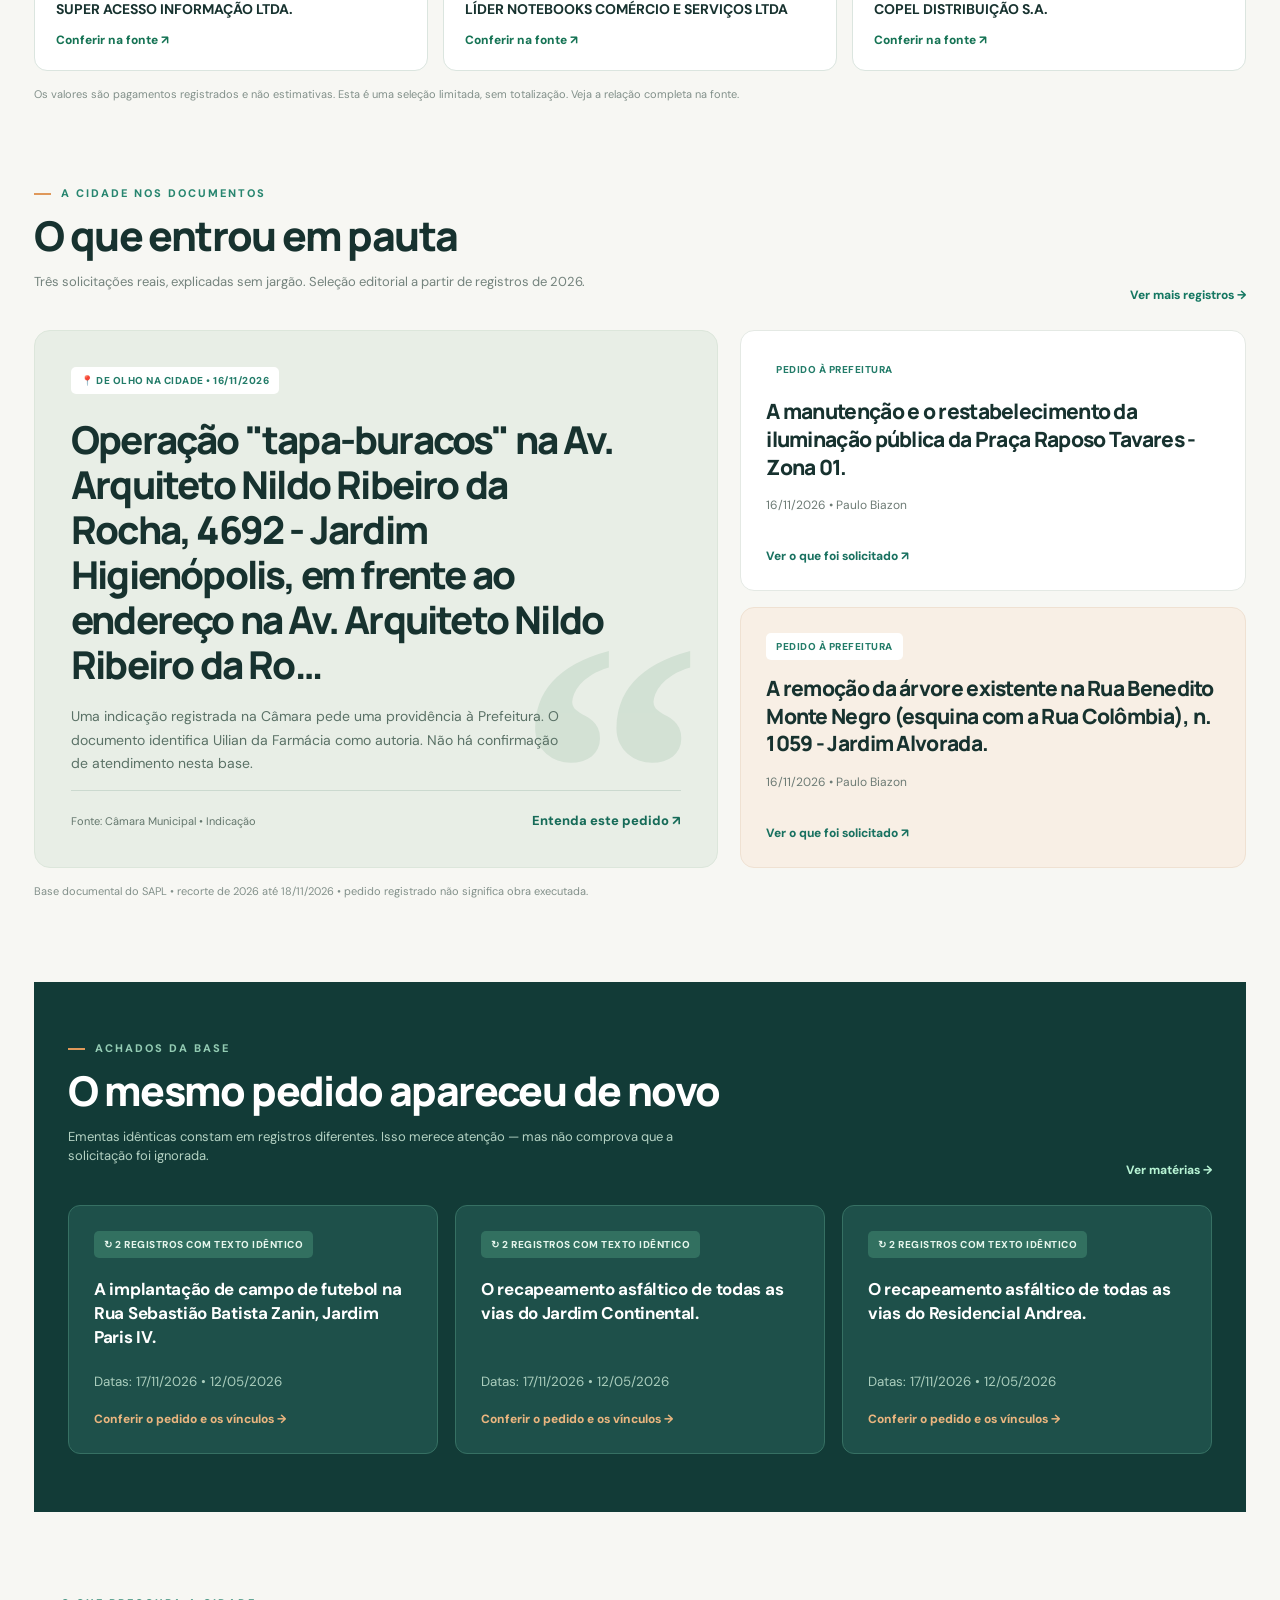
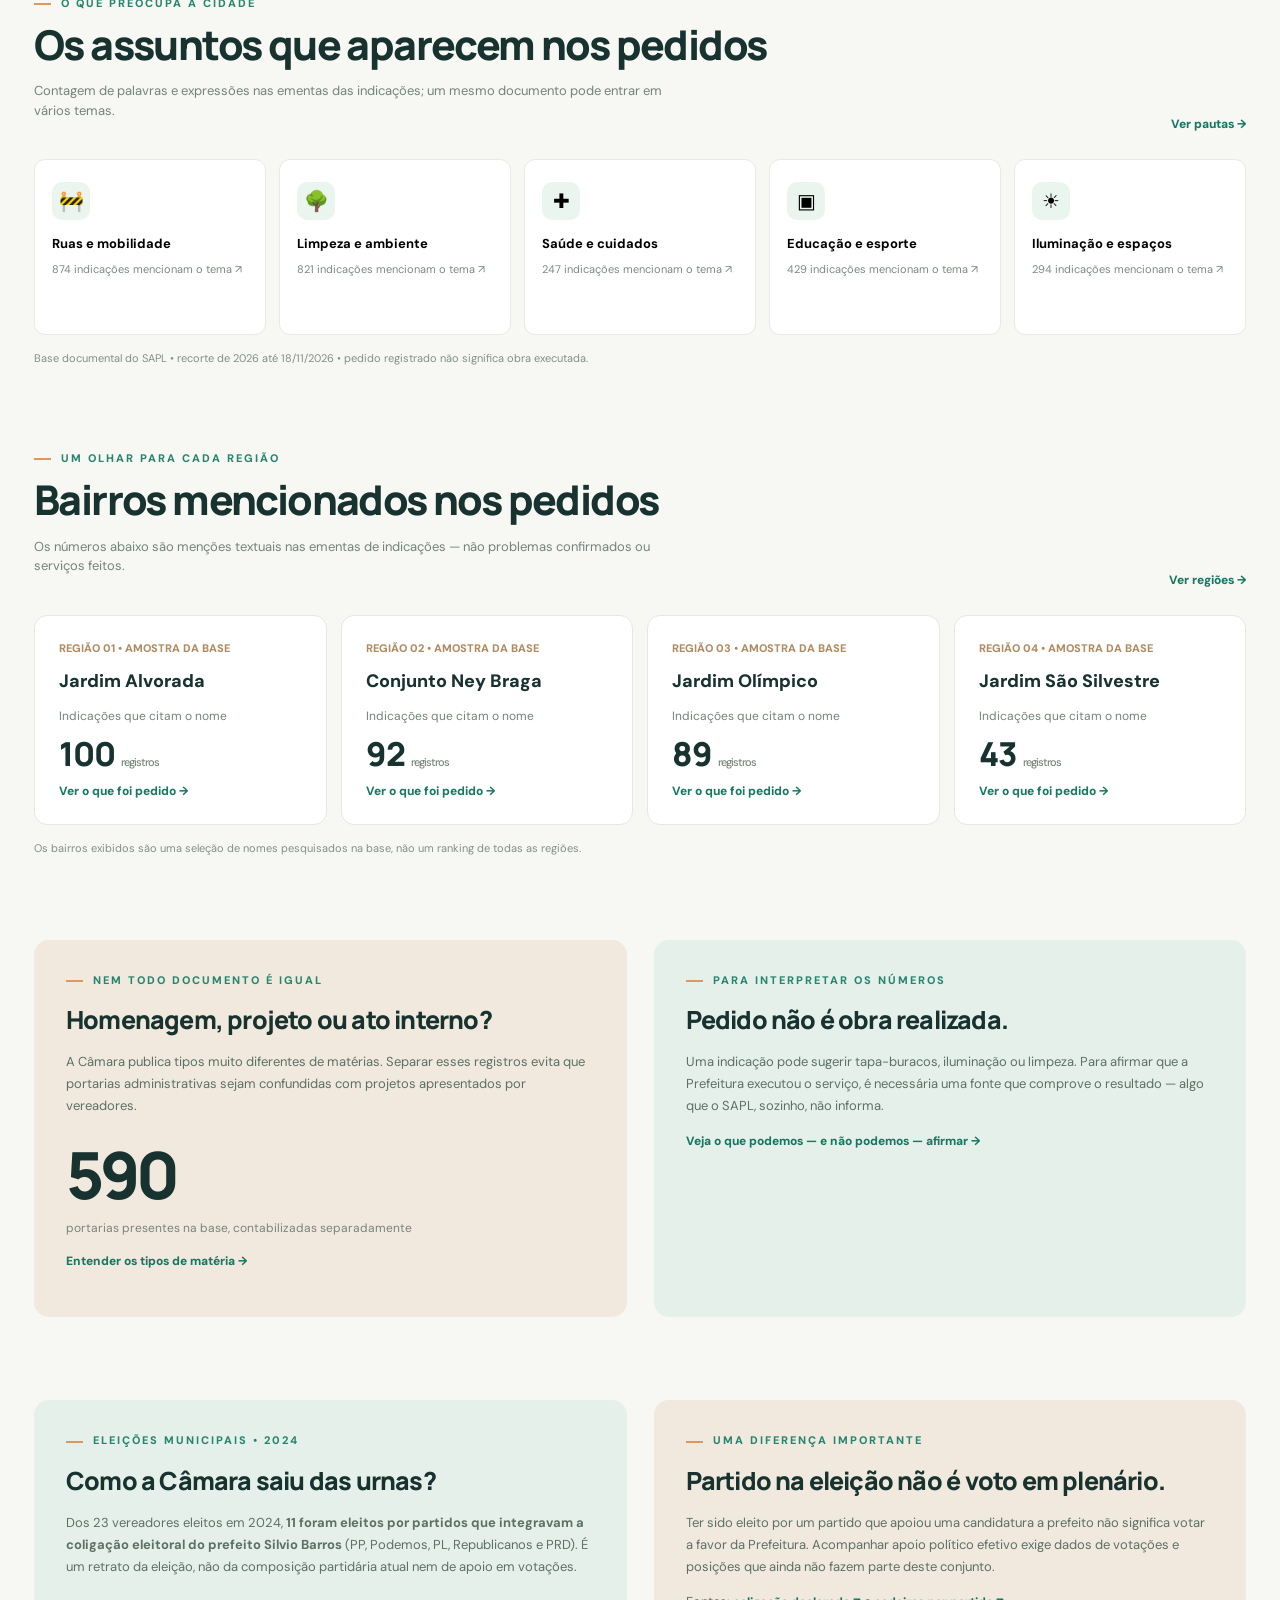
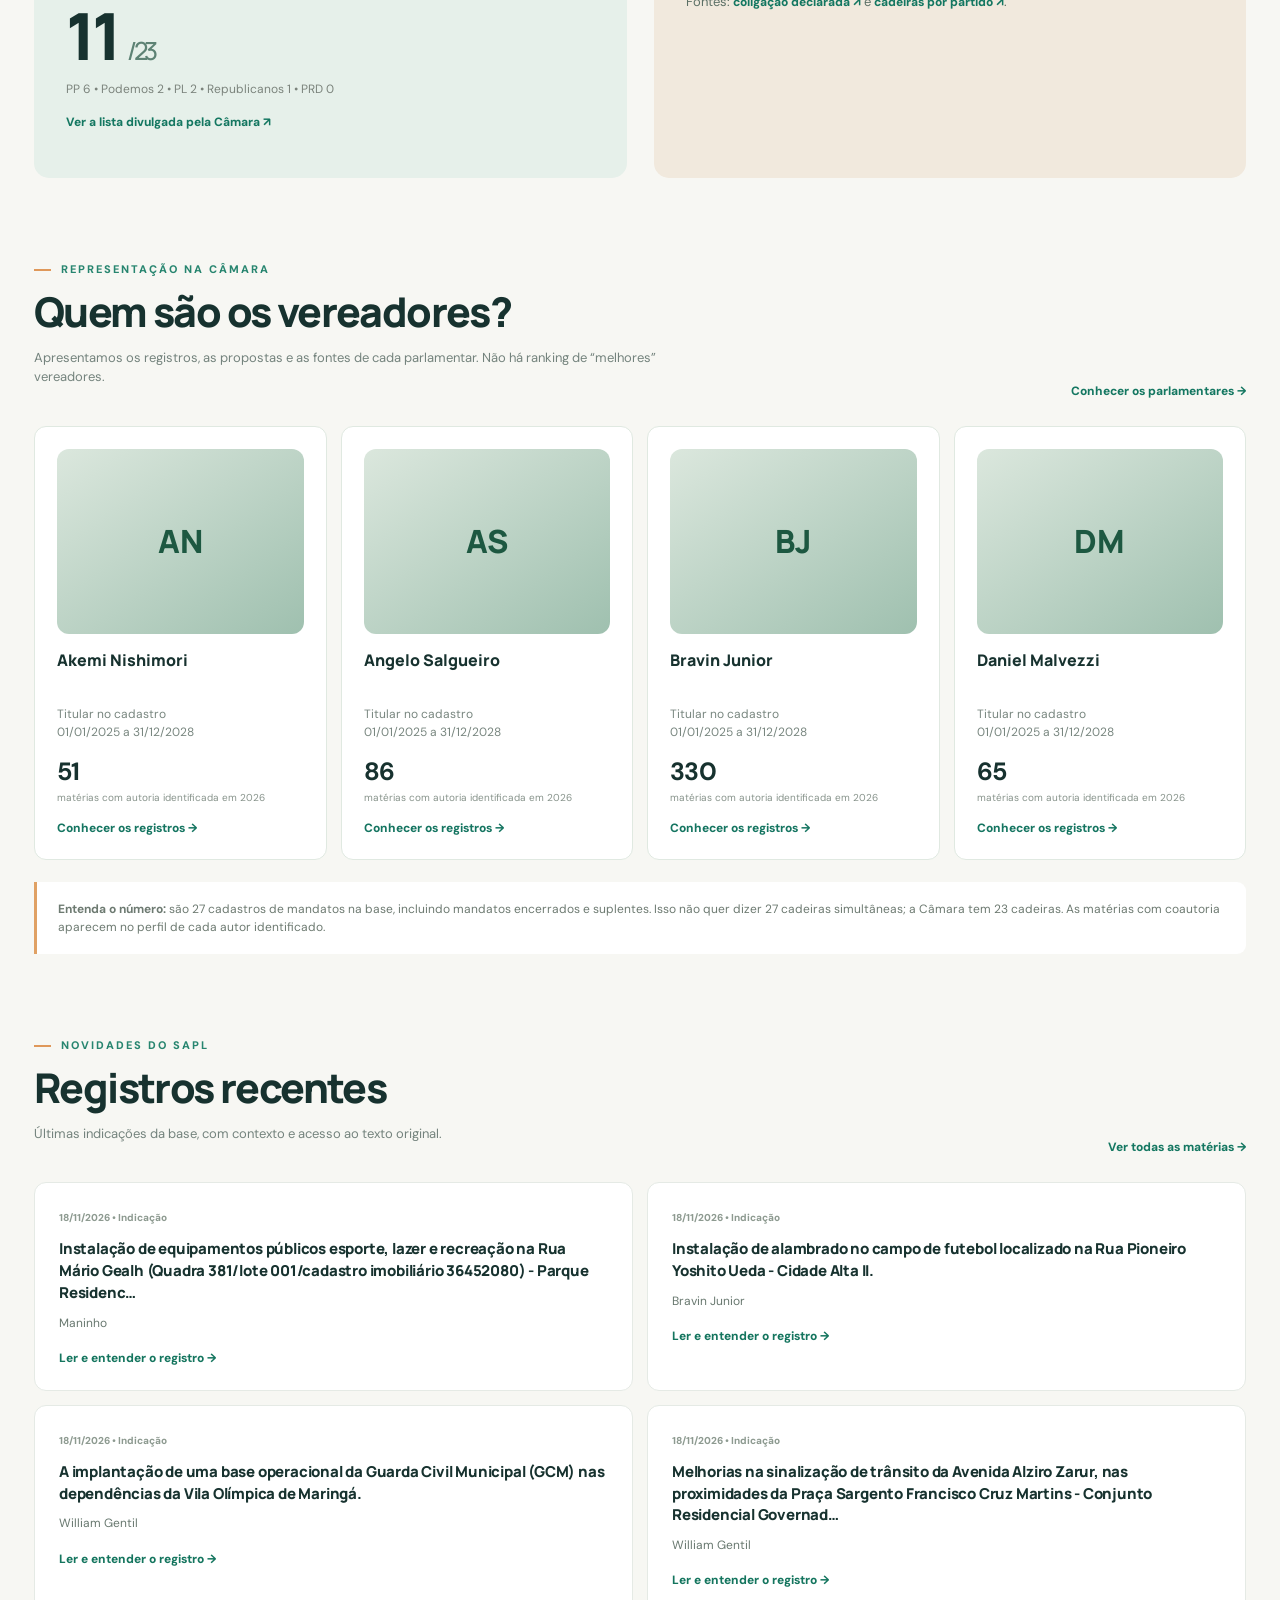
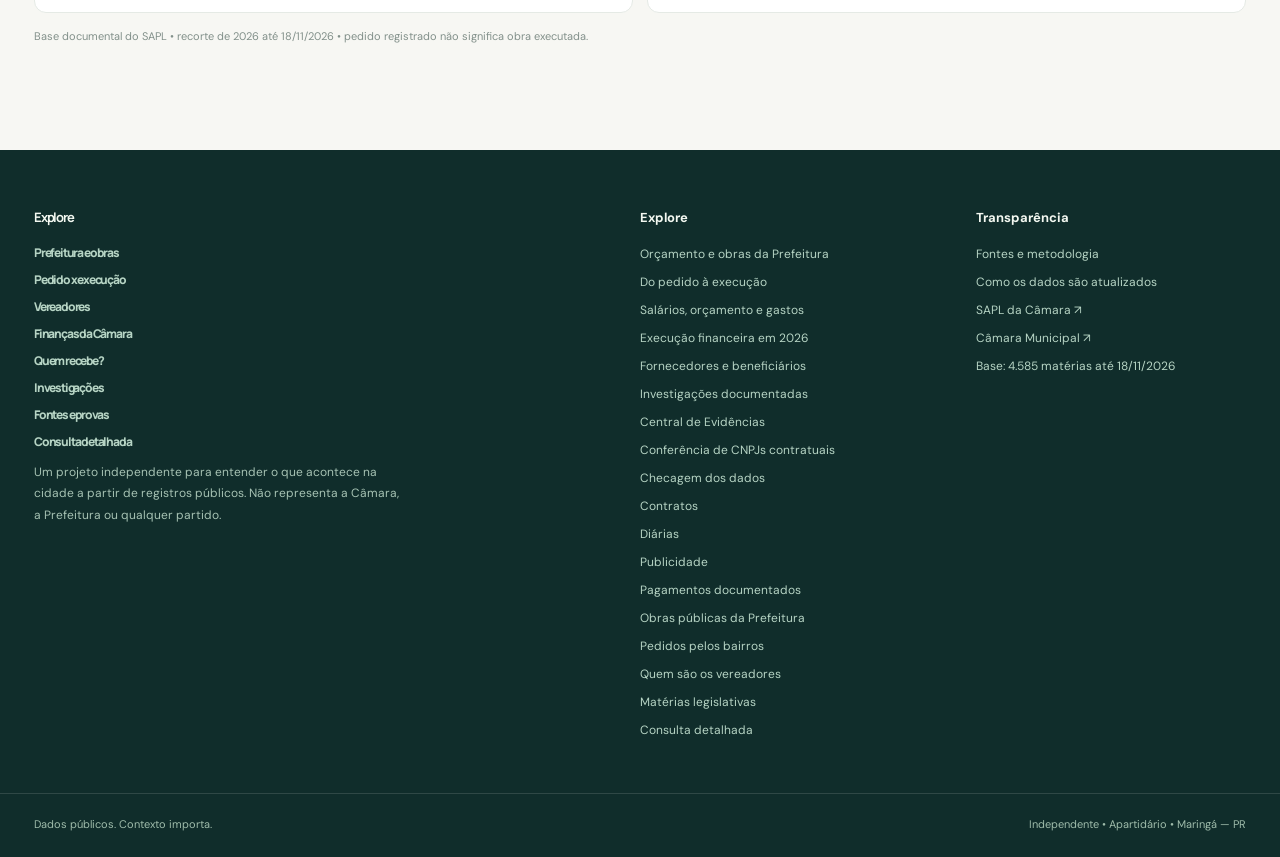
==== commit 20a37107: "Publicar atualizacao do Maringa em Dados" ====
--- a/index.html
+++ b/index.html
@@ -2,7 +2,7 @@
 
 <html lang="pt-BR"><head><meta charset="utf-8"/><meta content="width=device-width,initial-scale=1" name="viewport"/><meta content="#102d2b" name="theme-color"/><meta content="Quanto custa a Câmara e o que acontece em Maringá: orçamento, subsídios, demandas dos bairros e atividade dos vereadores, com fontes e contexto." name="description"/><title>Maringá em Dados — A cidade por trás dos documentos</title><link href="https://fonts.googleapis.com" rel="preconnect"/><link crossorigin="" href="https://fonts.gstatic.com" rel="preconnect"/><link href="https://fonts.googleapis.com/css2?family=DM+Sans:wght@400;500;600;700;800&amp;family=Manrope:wght@400;500;600;700;800&amp;display=swap" rel="stylesheet"/><link href="portal.css" rel="stylesheet"/><script defer="" src="portal.js"></script></head>
 <body><a class="skip" href="#main">Pular para o conteúdo</a>
-<header class="site-head"><div class="wrap head-inner"><a aria-label="Maringá em Dados, início" class="identity" href="#inicio"><span aria-hidden="true" class="identity-icon"><i></i><i></i><i></i><i></i></span><span class="identity-copy"><strong>maringá<span>em</span>dados<span class="dot">.</span></strong><small>Política, dinheiro público e decisões explicadas</small></span></a><nav aria-label="Navegação principal" class="main-navigation" id="navigation"><a class="nav-start" data-nav="inicio" href="#inicio">Início</a><details class="nav-group"><summary>A cidade</summary><div class="nav-dropdown"><a data-nav="prefeitura" href="#prefeitura">Prefeitura e orçamento</a><a data-nav="obras" href="#obras">Obras públicas</a><a data-nav="bairros" href="#bairros">Pedidos por bairros</a><a data-nav="acompanhamento" href="#acompanhamento">Do pedido ? execu??o</a><a data-nav="promessas" href="#promessas">Promessas e compromissos</a></div></details><details class="nav-group"><summary>Câmara</summary><div class="nav-dropdown"><a data-nav="vereadores" href="#vereadores">Vereadores</a><a data-nav="pautas" href="#pautas">Propostas e projetos</a><a data-nav="sessoes" href="#sessoes">Sessões</a></div></details><details class="nav-group"><summary>Dinheiro público</summary><div class="nav-dropdown"><a data-nav="dinheiro" href="#dinheiro">Panorama financeiro</a><a data-nav="execucao" href="#execucao">Execução da Câmara 2026</a><a data-nav="fornecedores" href="#fornecedores">Quem recebe?</a><a data-nav="contratos" href="#contratos">Contratos</a><a data-nav="licitacoes" href="#licitacoes">Licitações</a><a data-nav="diarias" href="#diarias">Diárias e viagens</a><a data-nav="publicidade" href="#publicidade">Publicidade</a><a data-nav="pagamentos" href="#pagamentos">Pagamentos documentados</a></div></details><details class="nav-group"><summary>Investigações</summary><div class="nav-dropdown"><a data-nav="investigacoes" href="#investigacoes">Apurações documentadas</a><a data-nav="evidencias" href="#evidencias">Fontes e provas</a><a data-nav="auditoria" href="#auditoria">Conferência de dados</a><a href="identidade-contratos.html">CNPJs dos contratos</a></div></details><a class="nav-about" data-nav="metodologia" href="#metodologia">Metodologia</a></nav><button aria-controls="navigation" aria-expanded="false" aria-label="Abrir menu" id="menu-btn">☰</button></div></header>
+<header class="site-head"><div class="wrap head-inner"><a aria-label="Maringá em Dados, início" class="identity" href="#inicio"><span aria-hidden="true" class="identity-icon"><i></i><i></i><i></i><i></i></span><span class="identity-copy"><strong>maringá<span>em</span>dados<span class="dot">.</span></strong><small>Política, dinheiro público e decisões explicadas</small></span></a><nav aria-label="Navegação principal" class="main-navigation" id="navigation"><a class="nav-start" data-nav="inicio" href="#inicio">Início</a><details class="nav-group"><summary>A cidade</summary><div class="nav-dropdown"><a data-nav="prefeitura" href="#prefeitura">Prefeitura e orçamento</a><a data-nav="obras" href="#obras">Obras públicas</a><a data-nav="bairros" href="#bairros">Pedidos por bairros</a><a data-nav="acompanhamento" href="#acompanhamento">Do pedido à execução</a><a data-nav="promessas" href="#promessas">Promessas e compromissos</a></div></details><details class="nav-group"><summary>Câmara</summary><div class="nav-dropdown"><a data-nav="vereadores" href="#vereadores">Vereadores</a><a data-nav="pautas" href="#pautas">Propostas e projetos</a><a data-nav="sessoes" href="#sessoes">Sessões</a></div></details><details class="nav-group"><summary>Dinheiro público</summary><div class="nav-dropdown"><a data-nav="dinheiro" href="#dinheiro">Panorama financeiro</a><a data-nav="execucao" href="#execucao">Execução da Câmara 2026</a><a data-nav="fornecedores" href="#fornecedores">Quem recebe?</a><a data-nav="contratos" href="#contratos">Contratos</a><a data-nav="licitacoes" href="#licitacoes">Licitações</a><a data-nav="diarias" href="#diarias">Diárias e viagens</a><a data-nav="publicidade" href="#publicidade">Publicidade</a><a data-nav="pagamentos" href="#pagamentos">Pagamentos documentados</a></div></details><details class="nav-group"><summary>Investigações</summary><div class="nav-dropdown"><a data-nav="investigacoes" href="#investigacoes">Apurações documentadas</a><a data-nav="evidencias" href="#evidencias">Fontes e provas</a><a data-nav="auditoria" href="#auditoria">Conferência de dados</a><a href="identidade-contratos.html">CNPJs dos contratos</a></div></details><a class="nav-about" data-nav="metodologia" href="#metodologia">Metodologia</a></nav><button aria-controls="navigation" aria-expanded="false" aria-label="Abrir menu" id="menu-btn">☰</button></div></header>
 <div class="ticker"><div class="wrap ticker-inner"><span class="ticker-label"><span class="pulse"></span> PAINEL PÚBLICO</span><span id="ticker-txt">Dados públicos da Câmara Municipal de Maringá, explicados para você.</span><span id="ticker-date">Recorte de 2026</span></div></div>
 <main class="wrap" id="main"><div id="app"><section class="loading"><p>Organizando os dados públicos de Maringá…</p></section></div></main>
 <footer class="footer"><div class="wrap footer-grid"><div><div class="foot-brand"><strong>Explore</strong><a href="#prefeitura">Prefeitura e obras</a><a href="#acompanhamento">Pedido x execução</a><a href="#vereadores">Vereadores</a><a href="#execucao">Finanças da Câmara</a><a href="#fornecedores">Quem recebe?</a><a href="#investigacoes">Investigações</a><a href="#evidencias">Fontes e provas</a><a href="arquivo.html">Consulta detalhada</a></div><p>Um projeto independente para entender o que acontece na cidade a partir de registros públicos. Não representa a Câmara, a Prefeitura ou qualquer partido.</p></div><div><strong>Explore</strong><a href="#prefeitura">Orçamento e obras da Prefeitura</a><a href="#acompanhamento">Do pedido à execução</a><a href="#dinheiro">Salários, orçamento e gastos</a><a href="#execucao">Execução financeira em 2026</a><a href="#fornecedores">Fornecedores e beneficiários</a><a href="#investigacoes">Investigações documentadas</a><a href="#evidencias">Central de Evidências</a><a href="identidade-contratos.html">Conferência de CNPJs contratuais</a><a href="#auditoria">Checagem dos dados</a><a href="#contratos">Contratos</a><a href="#diarias">Diárias</a><a href="#publicidade">Publicidade</a><a href="#pagamentos">Pagamentos documentados</a><a href="#obras">Obras públicas da Prefeitura</a><a href="#bairros">Pedidos pelos bairros</a><a href="#vereadores">Quem são os vereadores</a><a href="#pautas">Matérias legislativas</a><a href="arquivo.html">Consulta detalhada</a></div><div><strong>Transparência</strong><a href="#metodologia">Fontes e metodologia</a><a href="#atualizacoes">Como os dados são atualizados</a><a href="https://sapl.cmm.pr.gov.br/" rel="noopener noreferrer" target="_blank">SAPL da Câmara ↗</a><a href="https://www.cmm.pr.gov.br/" rel="noopener noreferrer" target="_blank">Câmara Municipal ↗</a><span class="foot-small" id="foot-cut"></span></div></div><div class="wrap foot-bottom"><span>Dados públicos. Contexto importa.</span><span>Independente • Apartidário • Maringá — PR</span></div></footer></body></html>
--- a/portal.css
+++ b/portal.css
@@ -223,3 +223,20 @@
 button.promise-stage.is-selected{outline:3px solid #216b52;outline-offset:2px;box-shadow:0 6px 20px rgba(17,65,46,.13)}
 #promise-results{scroll-margin-top:120px}
 @media(prefers-reduced-motion:reduce){button.promise-stage{transition:none}button.promise-stage:hover{transform:none}}
+
+/* ATUALIZAÇÃO EDITORIAL — tipos de matérias e perfil do prefeito, 2026-11-23 */
+.tag.tipo-indicacao{background:#e8f3ee;color:#176d50;border:1px solid #d1e8db}
+.tag.tipo-requerimento{background:#e9effc;color:#2b5795;border:1px solid #d3dff9}
+.tag.tipo-portaria{background:#f3edf9;color:#754a90;border:1px solid #e4d6f0}
+.tag.tipo-lei-ordinaria{background:#fff0dd;color:#98561f;border:1px solid #f4d9b7}
+.tag.tipo-projeto{background:#eaf1f7;color:#3a6080;border:1px solid #d3e0ed}
+.tag.tipo-outro{background:#eff0ed;color:#5c6962;border:1px solid #dfe3dc}
+.prefeito-card{display:grid;grid-template-columns:200px minmax(0,1fr);gap:30px;background:#fff;border:1px solid #dae6dd;border-radius:17px;padding:26px;margin:0 0 26px;box-shadow:0 10px 27px rgba(17,63,48,.04)}
+.prefeito-card-photo{position:relative;border-radius:12px;background:#e6eee8;overflow:hidden;min-height:255px;display:grid;place-items:center}
+.prefeito-card-photo img{width:100%;height:100%;object-fit:cover;position:absolute;inset:0;z-index:1}
+.prefeito-photo-fallback{font:800 55px Manrope,sans-serif;color:#7caa94}
+.prefeito-card-body{min-width:0}.prefeito-card h2{font:800 clamp(22px,2.7vw,31px)/1.2 Manrope,sans-serif;letter-spacing:-.8px;margin:10px 0 17px}
+.prefeito-facts{display:flex;gap:9px;flex-wrap:wrap;margin:12px 0 18px}.prefeito-facts span{padding:8px 11px;border-radius:7px;background:#f0f5f0;font-size:12px;color:#305b49}.prefeito-facts strong{display:block;font-size:10px;color:#667e70}
+.prefeito-subsidio{border-left:3px solid #c48e55;padding:11px 15px;background:#fbf7f0;border-radius:0 8px 8px 0}.prefeito-subsidio small{display:block;color:#856d4b;font-size:10px;font-weight:800;letter-spacing:.5px}.prefeito-subsidio>strong{display:block;font:800 26px Manrope,sans-serif;color:#244c3d;margin:4px 0}.prefeito-subsidio p{font-size:12px;line-height:1.6;margin:0;color:#657468}
+.prefeito-links{display:flex;gap:13px;flex-wrap:wrap;margin-top:15px}.prefeito-links a{font-size:11px;font-weight:800;color:#147560;text-decoration:underline;text-underline-offset:3px}
+@media(max-width:650px){.prefeito-card{grid-template-columns:1fr;gap:17px;padding:18px}.prefeito-card-photo{min-height:220px;max-height:250px}.prefeito-card-photo img{object-fit:contain}.prefeito-facts{flex-direction:column}}
